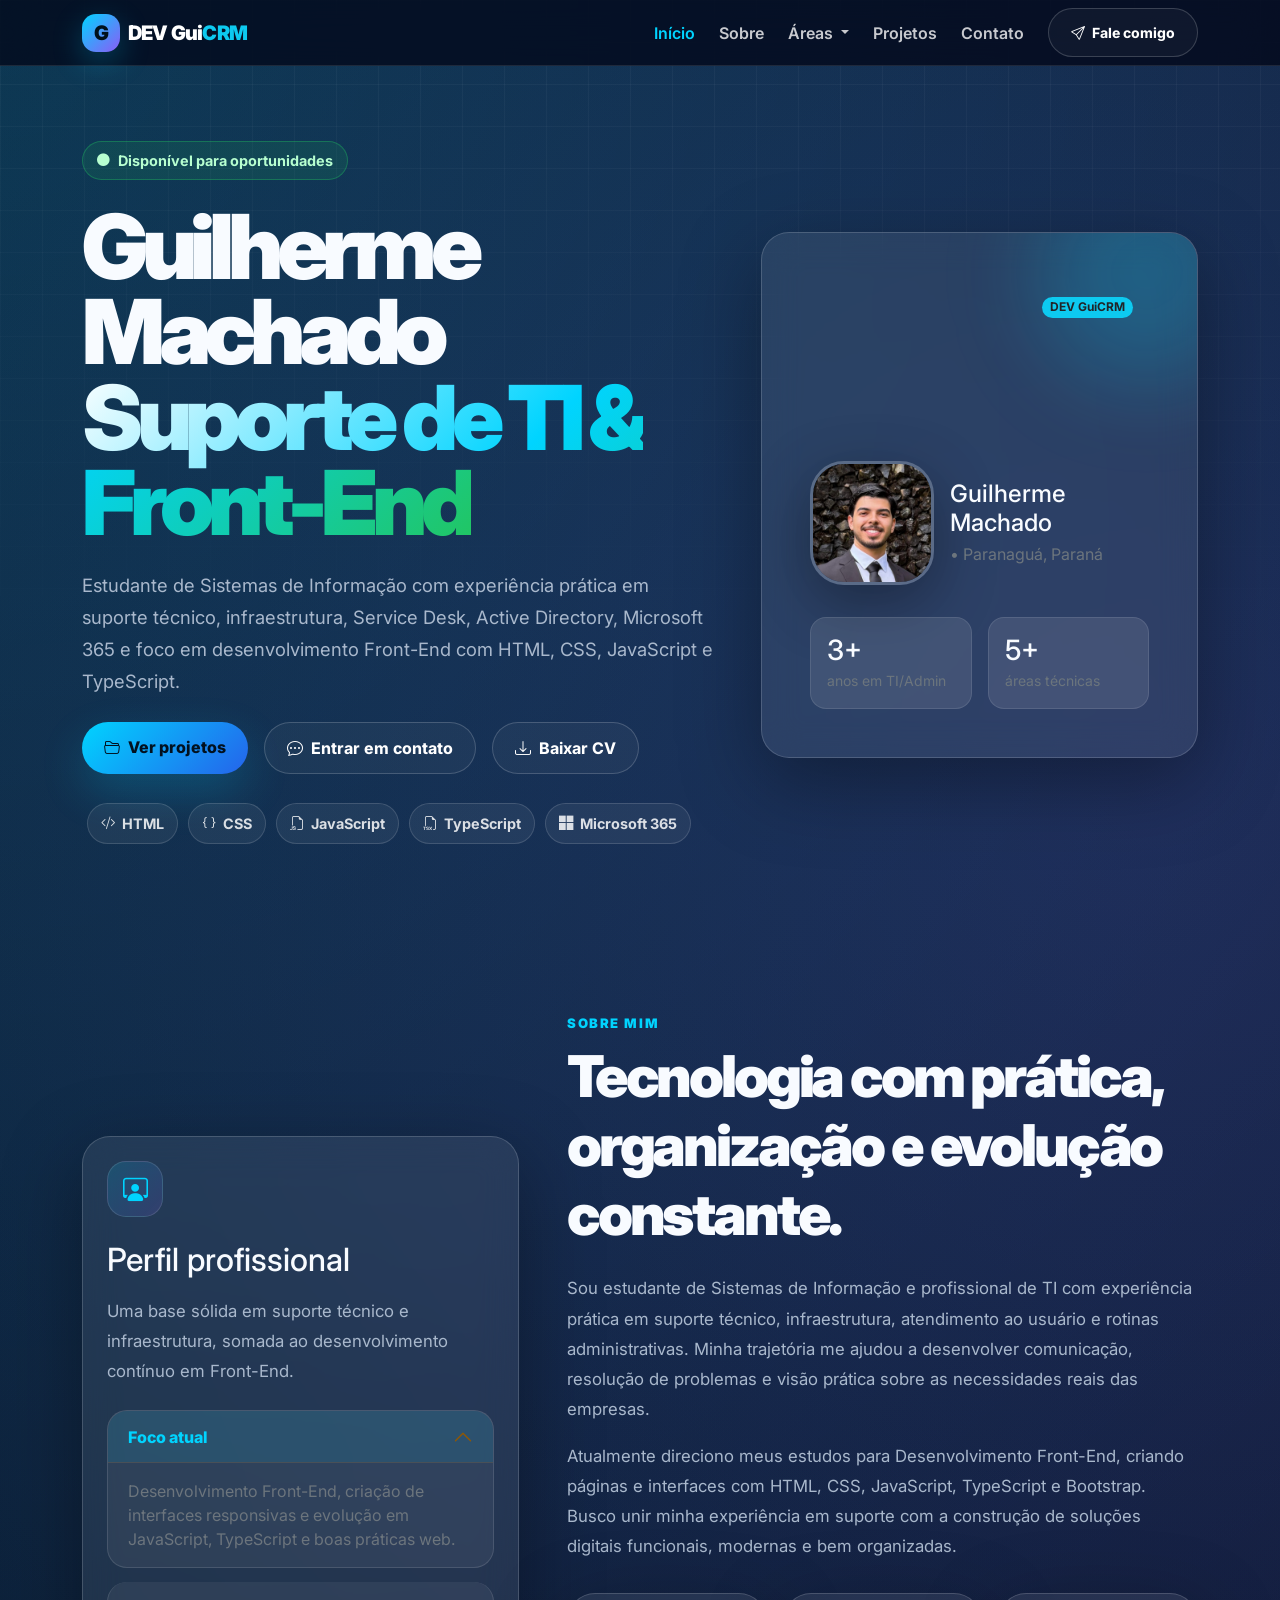
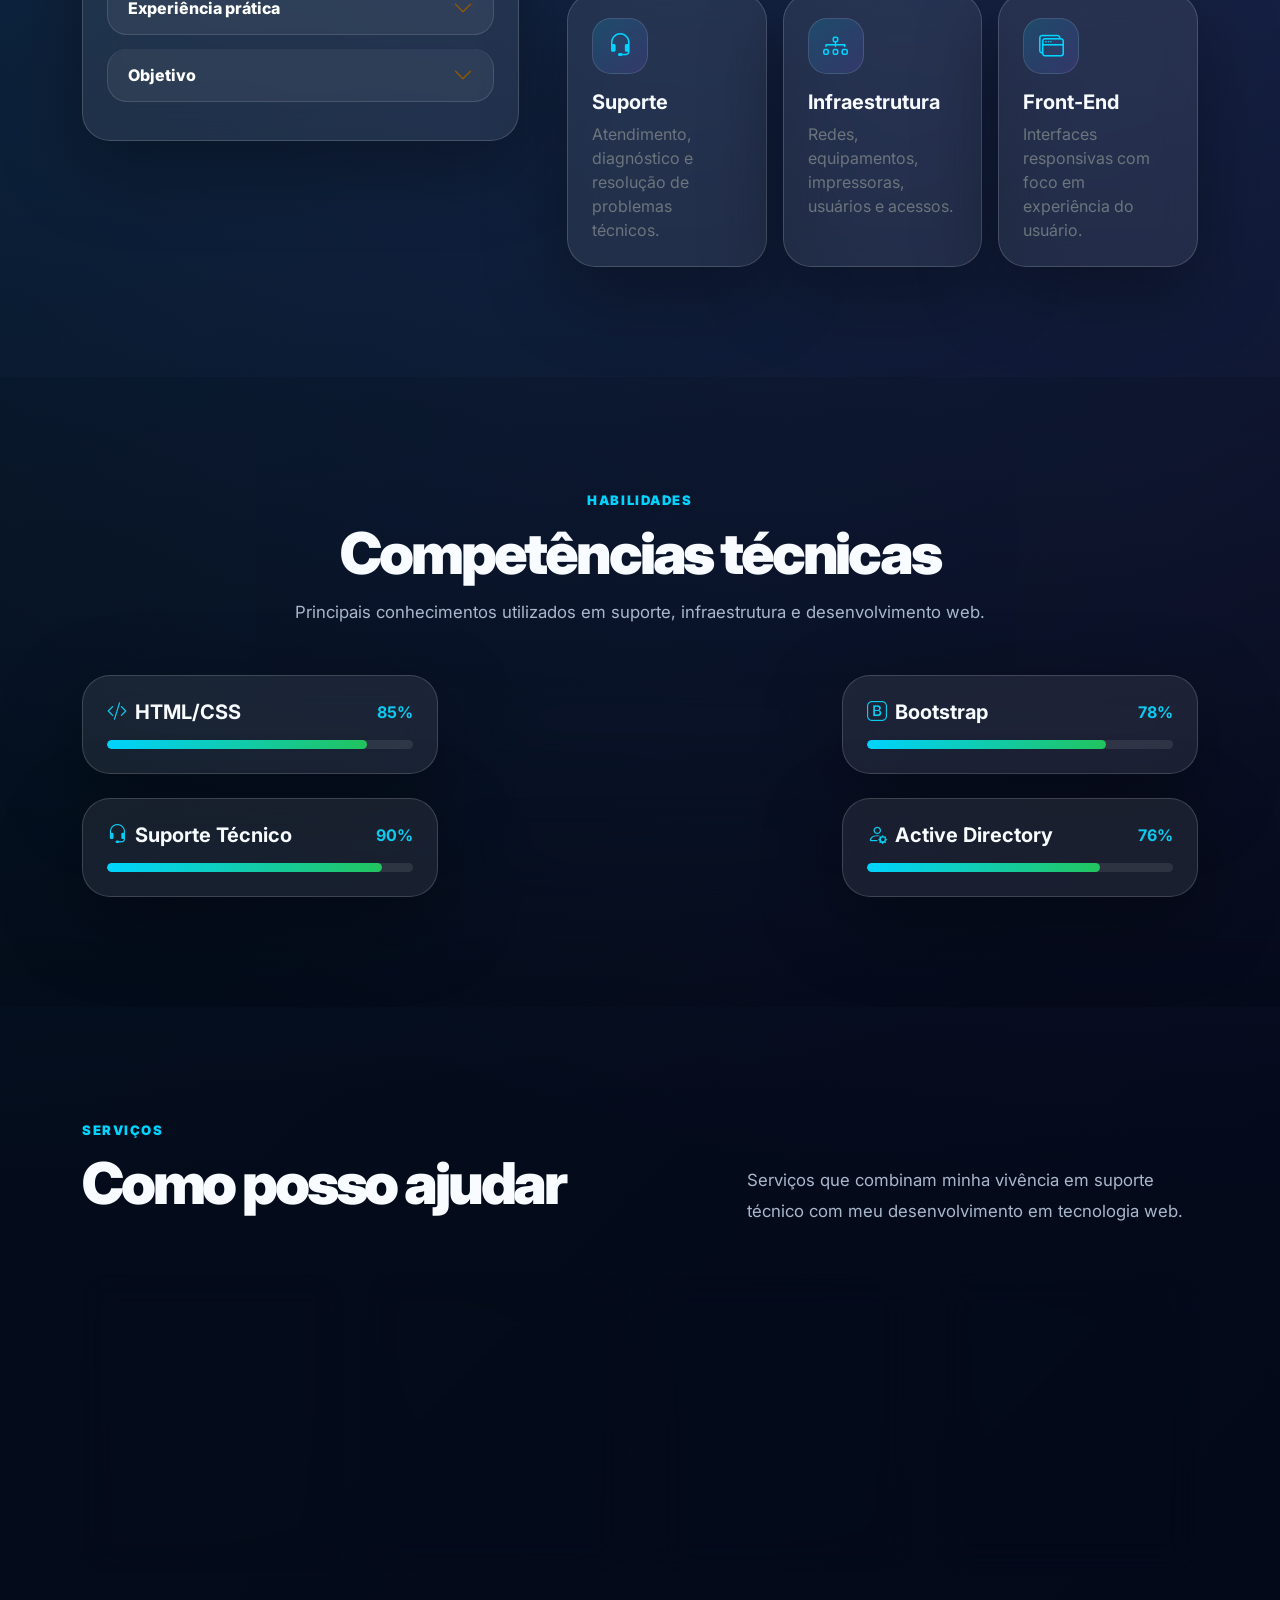
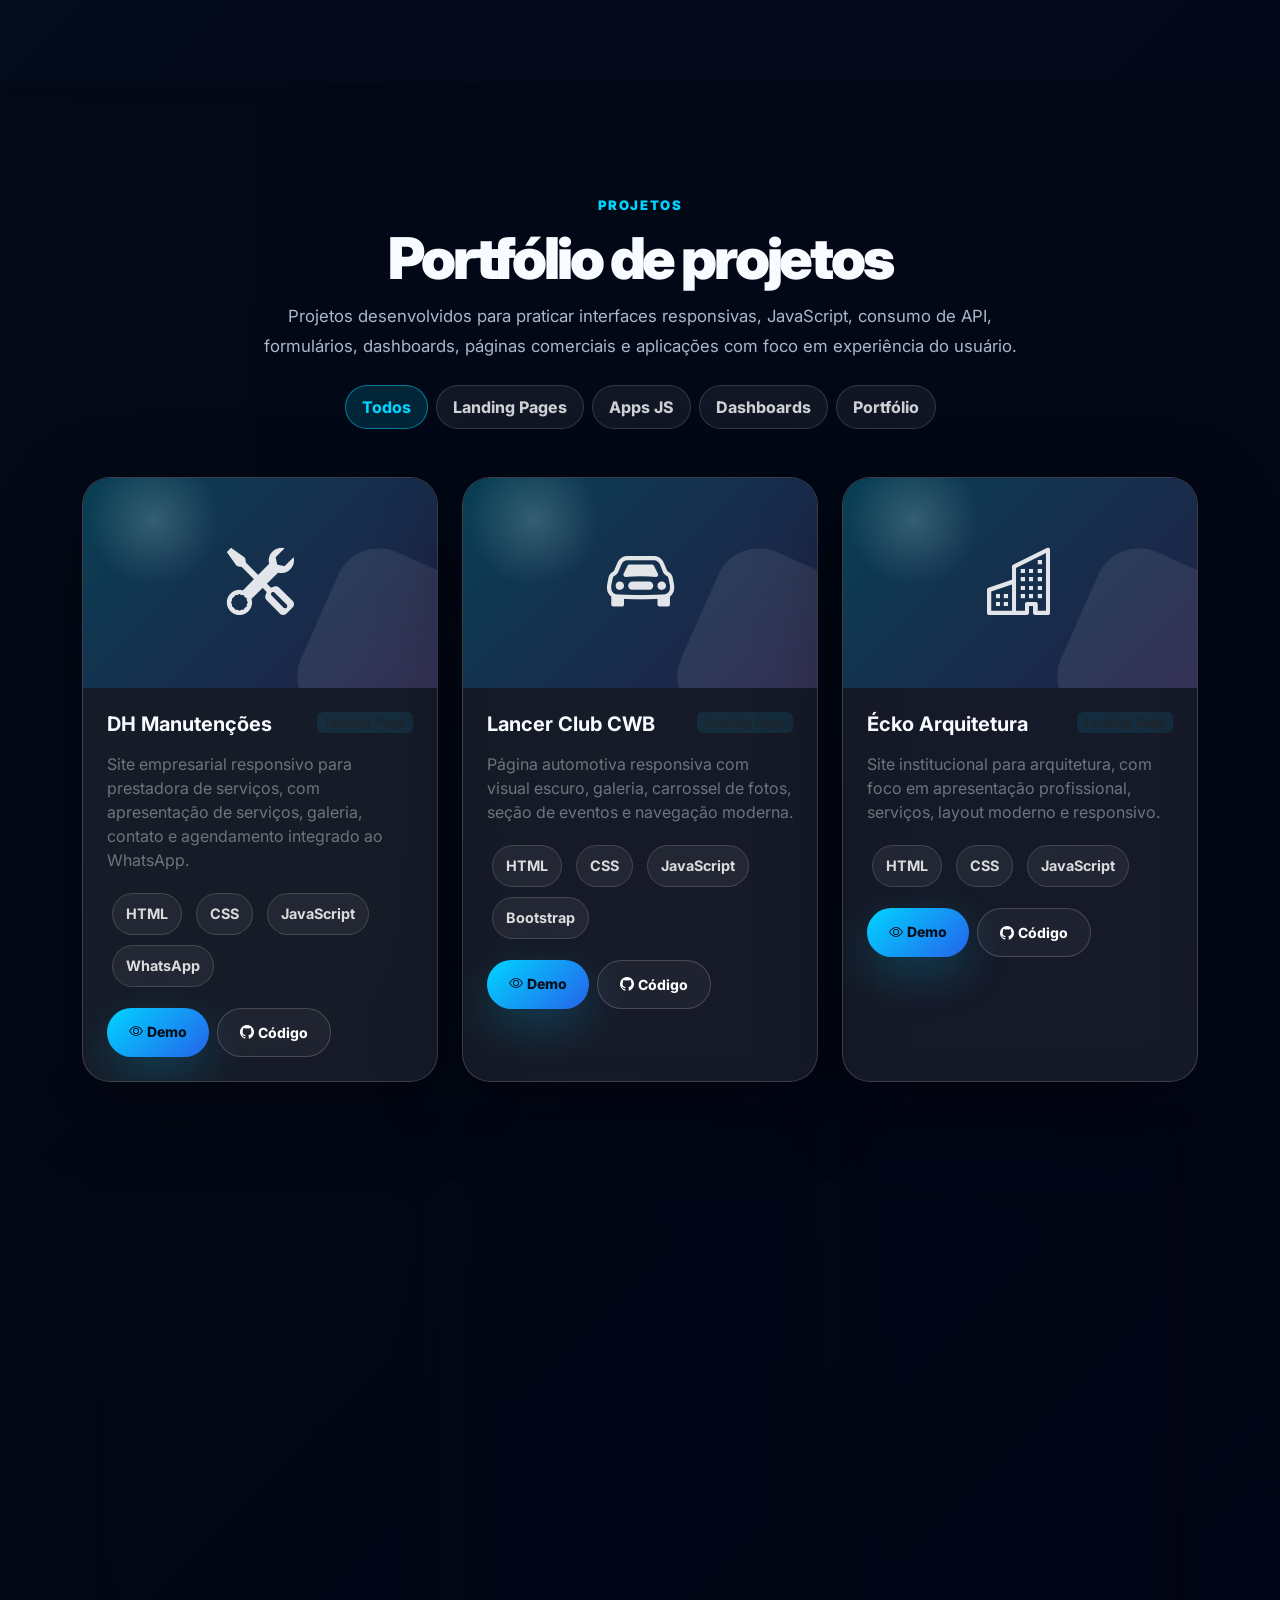
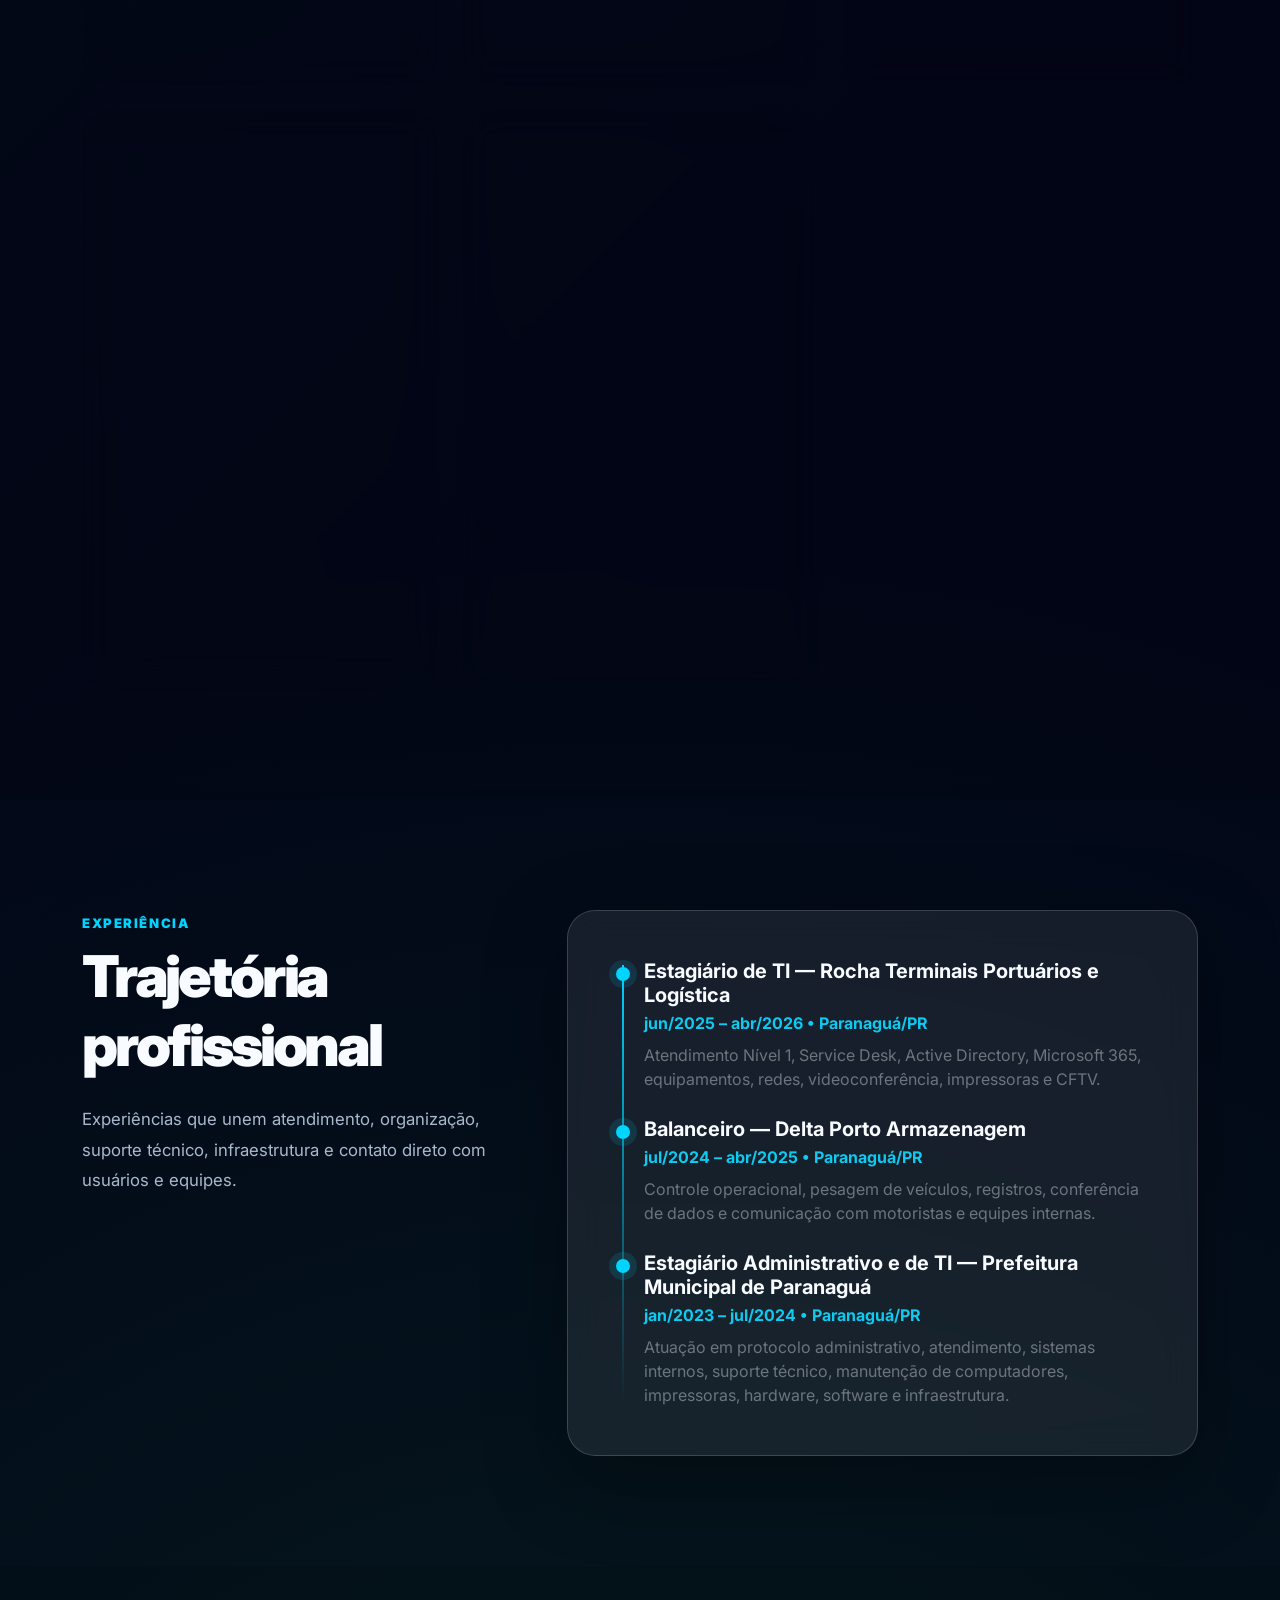
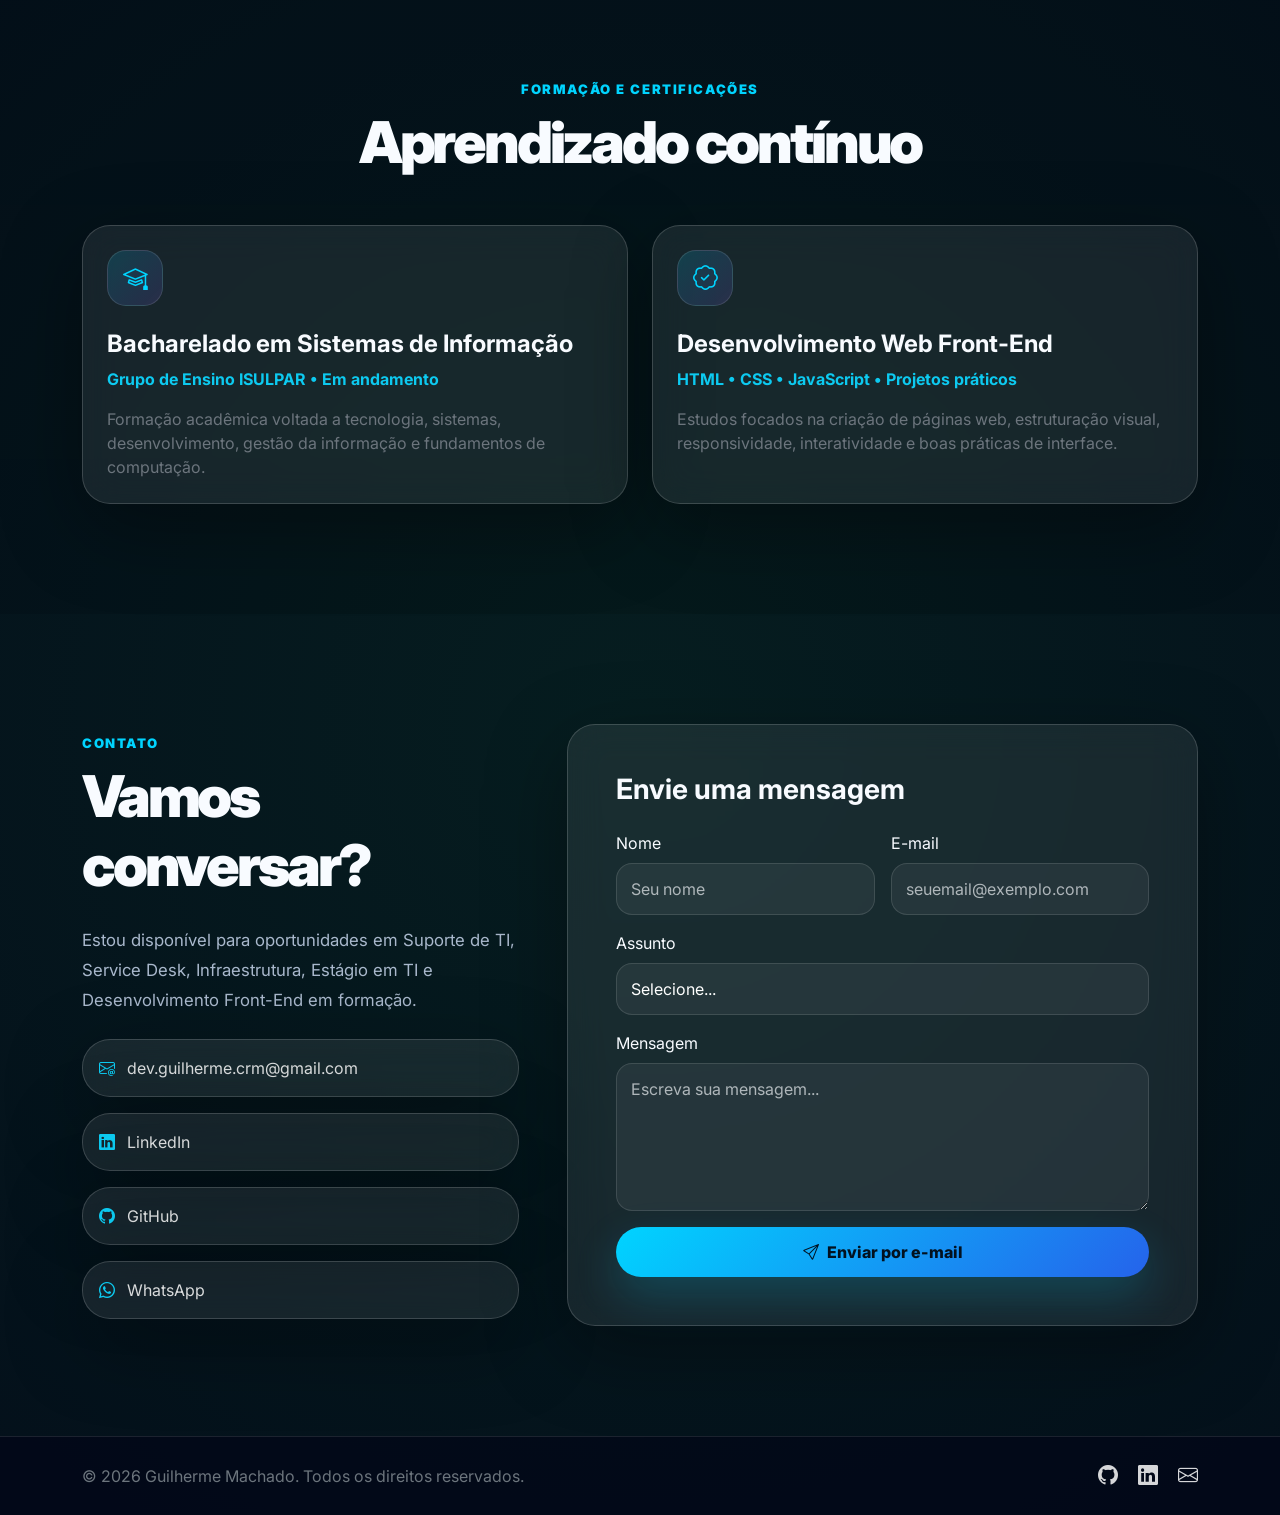
==== index.html @ 502cc95b "Add files via upload" ====
<!DOCTYPE html>
<html lang="pt-BR" data-bs-theme="dark">
<head>
  <meta charset="UTF-8" />
  <meta name="viewport" content="width=device-width, initial-scale=1.0" />
  <meta name="description" content="Portfólio profissional de Guilherme Machado — Suporte de TI, Service Desk e Desenvolvimento Front-End em formação." />
  <meta name="author" content="Guilherme Machado" />
  <title>Guilherme Machado | Suporte de TI & Front-End</title>

  <!-- Bootstrap -->
  <link href="https://cdn.jsdelivr.net/npm/bootstrap@5.3.3/dist/css/bootstrap.min.css" rel="stylesheet" />

  <!-- Bootstrap Icons -->
  <link href="https://cdn.jsdelivr.net/npm/bootstrap-icons@1.11.3/font/bootstrap-icons.css" rel="stylesheet" />

  <!-- Google Fonts -->
  <link rel="preconnect" href="https://fonts.googleapis.com" />
  <link rel="preconnect" href="https://fonts.gstatic.com" crossorigin />
  <link href="https://fonts.googleapis.com/css2?family=Inter:wght@300;400;500;600;700;800;900&display=swap" rel="stylesheet" />

  <!-- CSS principal -->
  <link rel="stylesheet" href="style.css" />
</head>

<body data-bs-spy="scroll" data-bs-target="#mainNavbar" data-bs-offset="90" tabindex="0">
  <!-- Navbar -->
  <nav id="mainNavbar" class="navbar navbar-expand-lg fixed-top navbar-dark">
    <div class="container">
      <a class="navbar-brand d-flex align-items-center gap-2" href="#inicio" aria-label="Início">
        <span class="brand-mark">G</span>
        <span>DEV Gui<span class="text-info">CRM</span></span>
      </a>

      <button class="navbar-toggler border-0" type="button" data-bs-toggle="offcanvas" data-bs-target="#mobileMenu" aria-controls="mobileMenu" aria-label="Abrir menu">
        <span class="navbar-toggler-icon"></span>
      </button>

      <div class="collapse navbar-collapse" id="navbarContent">
        <ul class="navbar-nav ms-auto align-items-lg-center gap-lg-2">
          <li class="nav-item"><a class="nav-link" href="#inicio">Início</a></li>
          <li class="nav-item"><a class="nav-link" href="#sobre">Sobre</a></li>

          <li class="nav-item dropdown">
            <a class="nav-link dropdown-toggle" href="#" role="button" data-bs-toggle="dropdown" aria-expanded="false">
              Áreas
            </a>
            <ul class="dropdown-menu dropdown-menu-end">
              <li><a class="dropdown-item" href="#habilidades"><i class="bi bi-code-slash me-2"></i>Habilidades</a></li>
              <li><a class="dropdown-item" href="#experiencia"><i class="bi bi-briefcase me-2"></i>Experiência</a></li>
              <li><a class="dropdown-item" href="#certificacoes"><i class="bi bi-patch-check me-2"></i>Certificações</a></li>
              <li><hr class="dropdown-divider" /></li>
              <li><a class="dropdown-item" href="#servicos"><i class="bi bi-tools me-2"></i>Serviços</a></li>
            </ul>
          </li>

          <li class="nav-item"><a class="nav-link" href="#projetos">Projetos</a></li>
          <li class="nav-item"><a class="nav-link" href="#contato">Contato</a></li>
        </ul>

        <div class="ms-lg-3 d-none d-lg-flex gap-2">
          <button class="btn btn-sm btn-custom-outline" data-bs-toggle="modal" data-bs-target="#quickContactModal">
            <i class="bi bi-send me-1"></i> Fale comigo
          </button>
        </div>
      </div>
    </div>
  </nav>

  <!-- Mobile Offcanvas -->
  <div class="offcanvas offcanvas-end text-bg-dark" tabindex="-1" id="mobileMenu" aria-labelledby="mobileMenuLabel">
    <div class="offcanvas-header">
      <h5 class="offcanvas-title fw-bold" id="mobileMenuLabel">DEV GuiCRM</h5>
      <button type="button" class="btn-close btn-close-white" data-bs-dismiss="offcanvas" aria-label="Fechar"></button>
    </div>
    <div class="offcanvas-body">
      <div class="d-grid gap-2">
        <a class="btn btn-custom-outline text-start" href="#inicio" data-bs-dismiss="offcanvas"><i class="bi bi-house me-2"></i>Início</a>
        <a class="btn btn-custom-outline text-start" href="#sobre" data-bs-dismiss="offcanvas"><i class="bi bi-person me-2"></i>Sobre</a>
        <a class="btn btn-custom-outline text-start" href="#habilidades" data-bs-dismiss="offcanvas"><i class="bi bi-stars me-2"></i>Habilidades</a>
        <a class="btn btn-custom-outline text-start" href="#projetos" data-bs-dismiss="offcanvas"><i class="bi bi-folder2-open me-2"></i>Projetos</a>
        <a class="btn btn-custom-outline text-start" href="#experiencia" data-bs-dismiss="offcanvas"><i class="bi bi-briefcase me-2"></i>Experiência</a>
        <a class="btn btn-custom-outline text-start" href="#contato" data-bs-dismiss="offcanvas"><i class="bi bi-envelope me-2"></i>Contato</a>
      </div>
    </div>
  </div>

  <!-- Hero -->
  <header id="inicio" class="hero">
    <div class="container">
      <div class="row align-items-center g-5">
        <div class="col-lg-7 reveal">
          <span class="status-pill mb-4"><i class="bi bi-circle-fill small"></i> Disponível para oportunidades</span>
          <h1 class="hero-title mb-4">
            Guilherme Machado<br />
            <span class="gradient-text">Suporte de TI & Front-End</span>
          </h1>
          <p class="hero-subtitle mb-4">
            Estudante de Sistemas de Informação com experiência prática em suporte técnico, infraestrutura, Service Desk, Active Directory, Microsoft 365 e foco em desenvolvimento Front-End com HTML, CSS, JavaScript e TypeScript.
          </p>

          <div class="d-flex flex-wrap gap-3 mb-4">
            <a href="#projetos" class="btn btn-custom-primary"><i class="bi bi-folder2-open me-2"></i>Ver projetos</a>
            <a href="#contato" class="btn btn-custom-outline"><i class="bi bi-chat-dots me-2"></i>Entrar em contato</a>
            <a href="Currículo_Guilherme.pdf" class="btn btn-custom-outline" download><i class="bi bi-download me-2"></i>Baixar CV</a>
          </div>

          <div class="d-flex flex-wrap align-items-center">
            <span class="tech-badge"><i class="bi bi-code-slash"></i> HTML</span>
            <span class="tech-badge"><i class="bi bi-braces"></i> CSS</span>
            <span class="tech-badge"><i class="bi bi-filetype-js"></i> JavaScript</span>
            <span class="tech-badge"><i class="bi bi-filetype-tsx"></i> TypeScript</span>
            <span class="tech-badge"><i class="bi bi-microsoft"></i> Microsoft 365</span>
          </div>
        </div>

        <div class="col-lg-5 reveal">
          <div class="glass-card hero-card p-4 p-md-5 floating-card">
            <div class="position-relative">
<video 
  class="img-fluid rounded-4 mb-4 hero-video"
  autoplay
  muted
  playsinline
  poster="Video Project 1.mp4"
>
  <source src="Video Project 1.mp4" type="video/mp4">
  Seu navegador não suporta vídeo.
</video>              <div class="position-absolute top-0 end-0 m-3 badge rounded-pill text-bg-info text-dark fw-bold">
                DEV GuiCRM
              </div>
            </div>

            <div class="d-flex align-items-center gap-3 mb-3">
              <img class="profile-avatar" src="Fot Perfil.jpeg" alt="Foto de perfil" onerror="this.src='https://images.unsplash.com/photo-1519085360753-af0119f7cbe7?q=80&w=400&auto=format&fit=crop'" />
              <div>
                <h2 class="h4 fw-black mb-1">Guilherme Machado</h2>
                <p class="text-secondary mb-0">• Paranaguá, Paraná</p>
              </div>
            </div>

            <div class="row g-3 mt-2">
              <div class="col-6">
                <div class="p-3 rounded-4 bg-white bg-opacity-10 border border-white border-opacity-10">
                  <div class="h3 fw-black mb-0">3+</div>
                  <small class="text-secondary">anos em TI/Admin</small>
                </div>
              </div>
              <div class="col-6">
                <div class="p-3 rounded-4 bg-white bg-opacity-10 border border-white border-opacity-10">
                  <div class="h3 fw-black mb-0">5+</div>
                  <small class="text-secondary">áreas técnicas</small>
                </div>
              </div>
            </div>
          </div>
        </div>
      </div>
    </div>
  </header>

  <!-- Sobre -->
  <section id="sobre" class="section-padding">
    <div class="container">
      <div class="row align-items-center g-5">
        <div class="col-lg-5 reveal">
          <div class="glass-card p-4">
            <div class="icon-box mb-4"><i class="bi bi-person-workspace"></i></div>
            <h2 class="fw-black mb-3">Perfil profissional</h2>
            <p class="section-description mb-4">
              Uma base sólida em suporte técnico e infraestrutura, somada ao desenvolvimento contínuo em Front-End.
            </p>

            <div class="accordion" id="aboutAccordion">
              <div class="accordion-item">
                <h3 class="accordion-header">
                  <button class="accordion-button" type="button" data-bs-toggle="collapse" data-bs-target="#aboutOne" aria-expanded="true" aria-controls="aboutOne">
                    Foco atual
                  </button>
                </h3>
                <div id="aboutOne" class="accordion-collapse collapse show" data-bs-parent="#aboutAccordion">
                  <div class="accordion-body text-secondary">
                    Desenvolvimento Front-End, criação de interfaces responsivas e evolução em JavaScript, TypeScript e boas práticas web.
                  </div>
                </div>
              </div>

              <div class="accordion-item">
                <h3 class="accordion-header">
                  <button class="accordion-button collapsed" type="button" data-bs-toggle="collapse" data-bs-target="#aboutTwo" aria-expanded="false" aria-controls="aboutTwo">
                    Experiência prática
                  </button>
                </h3>
                <div id="aboutTwo" class="accordion-collapse collapse" data-bs-parent="#aboutAccordion">
                  <div class="accordion-body text-secondary">
                    Suporte Nível 1, Service Desk, manutenção de computadores, redes, impressoras, Active Directory, Microsoft 365 e atendimento ao usuário.
                  </div>
                </div>
              </div>

              <div class="accordion-item">
                <h3 class="accordion-header">
                  <button class="accordion-button collapsed" type="button" data-bs-toggle="collapse" data-bs-target="#aboutThree" aria-expanded="false" aria-controls="aboutThree">
                    Objetivo
                  </button>
                </h3>
                <div id="aboutThree" class="accordion-collapse collapse" data-bs-parent="#aboutAccordion">
                  <div class="accordion-body text-secondary">
                    Atuar em oportunidades de Suporte de TI, Service Desk, Infraestrutura, Estágio em TI ou Desenvolvimento Front-End Júnior.
                  </div>
                </div>
              </div>
            </div>
          </div>
        </div>

        <div class="col-lg-7 reveal">
          <span class="section-label">Sobre mim</span>
          <h2 class="section-title mt-2 mb-4">Tecnologia com prática, organização e evolução constante.</h2>
          <p class="section-description">
            Sou estudante de Sistemas de Informação e profissional de TI com experiência prática em suporte técnico, infraestrutura, atendimento ao usuário e rotinas administrativas. Minha trajetória me ajudou a desenvolver comunicação, resolução de problemas e visão prática sobre as necessidades reais das empresas.
          </p>
          <p class="section-description">
            Atualmente direciono meus estudos para Desenvolvimento Front-End, criando páginas e interfaces com HTML, CSS, JavaScript, TypeScript e Bootstrap. Busco unir minha experiência em suporte com a construção de soluções digitais funcionais, modernas e bem organizadas.
          </p>

          <div class="row g-3 mt-3">
            <div class="col-md-4">
              <div class="glass-card p-4 h-100">
                <div class="icon-box mb-3"><i class="bi bi-headset"></i></div>
                <h3 class="h5 fw-bold">Suporte</h3>
                <p class="text-secondary mb-0">Atendimento, diagnóstico e resolução de problemas técnicos.</p>
              </div>
            </div>
            <div class="col-md-4">
              <div class="glass-card p-4 h-100">
                <div class="icon-box mb-3"><i class="bi bi-diagram-3"></i></div>
                <h3 class="h5 fw-bold">Infraestrutura</h3>
                <p class="text-secondary mb-0">Redes, equipamentos, impressoras, usuários e acessos.</p>
              </div>
            </div>
            <div class="col-md-4">
              <div class="glass-card p-4 h-100">
                <div class="icon-box mb-3"><i class="bi bi-window-stack"></i></div>
                <h3 class="h5 fw-bold">Front-End</h3>
                <p class="text-secondary mb-0">Interfaces responsivas com foco em experiência do usuário.</p>
              </div>
            </div>
          </div>
        </div>
      </div>
    </div>
  </section>

  <!-- Habilidades -->
  <section id="habilidades" class="section-padding bg-black bg-opacity-10">
    <div class="container">
      <div class="text-center mb-5 reveal">
        <span class="section-label">Habilidades</span>
        <h2 class="section-title mt-2">Competências técnicas</h2>
        <p class="section-description mx-auto" style="max-width: 720px;">
          Principais conhecimentos utilizados em suporte, infraestrutura e desenvolvimento web.
        </p>
      </div>

      <div class="row g-4">
        <div class="col-md-6 col-lg-4 reveal">
          <div class="glass-card skill-card p-4 h-100">
            <div class="d-flex justify-content-between align-items-center mb-3">
              <h3 class="h5 fw-bold mb-0"><i class="bi bi-code-slash text-info me-2"></i>HTML/CSS</h3>
              <span class="text-info fw-bold">85%</span>
            </div>
            <div class="progress"><div class="progress-bar" style="width: 85%"></div></div>
          </div>
        </div>

        <div class="col-md-6 col-lg-4 reveal">
          <div class="glass-card skill-card p-4 h-100">
            <div class="d-flex justify-content-between align-items-center mb-3">
              <h3 class="h5 fw-bold mb-0"><i class="bi bi-filetype-js text-info me-2"></i>JavaScript</h3>
              <span class="text-info fw-bold">70%</span>
            </div>
            <div class="progress"><div class="progress-bar" style="width: 70%"></div></div>
          </div>
        </div>

        <div class="col-md-6 col-lg-4 reveal">
          <div class="glass-card skill-card p-4 h-100">
            <div class="d-flex justify-content-between align-items-center mb-3">
              <h3 class="h5 fw-bold mb-0"><i class="bi bi-bootstrap text-info me-2"></i>Bootstrap</h3>
              <span class="text-info fw-bold">78%</span>
            </div>
            <div class="progress"><div class="progress-bar" style="width: 78%"></div></div>
          </div>
        </div>

        <div class="col-md-6 col-lg-4 reveal">
          <div class="glass-card skill-card p-4 h-100">
            <div class="d-flex justify-content-between align-items-center mb-3">
              <h3 class="h5 fw-bold mb-0"><i class="bi bi-headset text-info me-2"></i>Suporte Técnico</h3>
              <span class="text-info fw-bold">90%</span>
            </div>
            <div class="progress"><div class="progress-bar" style="width: 90%"></div></div>
          </div>
        </div>

        <div class="col-md-6 col-lg-4 reveal">
          <div class="glass-card skill-card p-4 h-100">
            <div class="d-flex justify-content-between align-items-center mb-3">
              <h3 class="h5 fw-bold mb-0"><i class="bi bi-microsoft text-info me-2"></i>Microsoft 365</h3>
              <span class="text-info fw-bold">82%</span>
            </div>
            <div class="progress"><div class="progress-bar" style="width: 82%"></div></div>
          </div>
        </div>

        <div class="col-md-6 col-lg-4 reveal">
          <div class="glass-card skill-card p-4 h-100">
            <div class="d-flex justify-content-between align-items-center mb-3">
              <h3 class="h5 fw-bold mb-0"><i class="bi bi-person-gear text-info me-2"></i>Active Directory</h3>
              <span class="text-info fw-bold">76%</span>
            </div>
            <div class="progress"><div class="progress-bar" style="width: 76%"></div></div>
          </div>
        </div>
      </div>
    </div>
  </section>

  <!-- Serviços -->
  <section id="servicos" class="section-padding">
    <div class="container">
      <div class="row align-items-end mb-5">
        <div class="col-lg-7 reveal">
          <span class="section-label">Serviços</span>
          <h2 class="section-title mt-2">Como posso ajudar</h2>
        </div>
        <div class="col-lg-5 reveal">
          <p class="section-description mb-0">Serviços que combinam minha vivência em suporte técnico com meu desenvolvimento em tecnologia web.</p>
        </div>
      </div>

      <div class="row g-4">
        <div class="col-md-6 col-lg-3 reveal">
          <div class="glass-card p-4 h-100">
            <div class="icon-box mb-4"><i class="bi bi-tools"></i></div>
            <h3 class="h5 fw-bold">Suporte Técnico</h3>
            <p class="text-secondary">Atendimento, diagnóstico e solução de problemas em computadores, sistemas e periféricos.</p>
          </div>
        </div>
        <div class="col-md-6 col-lg-3 reveal">
          <div class="glass-card p-4 h-100">
            <div class="icon-box mb-4"><i class="bi bi-pc-display-horizontal"></i></div>
            <h3 class="h5 fw-bold">Manutenção</h3>
            <p class="text-secondary">Configuração, instalação de softwares, organização e apoio em equipamentos de informática.</p>
          </div>
        </div>
        <div class="col-md-6 col-lg-3 reveal">
          <div class="glass-card p-4 h-100">
            <div class="icon-box mb-4"><i class="bi bi-router"></i></div>
            <h3 class="h5 fw-bold">Redes</h3>
            <p class="text-secondary">Suporte básico a redes físicas e lógicas, conectividade e equipamentos corporativos.</p>
          </div>
        </div>
        <div class="col-md-6 col-lg-3 reveal">
          <div class="glass-card p-4 h-100">
            <div class="icon-box mb-4"><i class="bi bi-window-fullscreen"></i></div>
            <h3 class="h5 fw-bold">Desenvolvimento Web</h3>
            <p class="text-secondary">Criação de páginas simples, responsivas, modernas e adaptadas para apresentação profissional.</p>
          </div>
        </div>
      </div>
    </div>
  </section>

  <!-- Projetos -->
   <section id="projetos" class="section-padding bg-black bg-opacity-10">
    <div class="container">
      <div class="text-center mb-4 reveal">
        <span class="section-label">Projetos</span>
        <h2 class="section-title mt-2">Portfólio de projetos</h2>
        <p class="section-description mx-auto" style="max-width: 760px;">
          Projetos desenvolvidos para praticar interfaces responsivas, JavaScript, consumo de API, formulários, dashboards, páginas comerciais e aplicações com foco em experiência do usuário.
        </p>
      </div>

      <div class="d-flex flex-wrap justify-content-center gap-2 mb-5 reveal" role="group" aria-label="Filtros de projeto">
        <button class="filter-btn active" data-filter="all">Todos</button>
        <button class="filter-btn" data-filter="landing">Landing Pages</button>
        <button class="filter-btn" data-filter="app">Apps JS</button>
        <button class="filter-btn" data-filter="dashboard">Dashboards</button>
        <button class="filter-btn" data-filter="portfolio">Portfólio</button>
      </div>

      <div class="row g-4" id="projectsGrid">
        <div class="col-md-6 col-lg-4 project-item reveal" data-category="landing">
          <div class="glass-card project-card">
            <div class="project-thumb"><i class="bi bi-tools"></i></div>
            <div class="p-4">
              <div class="d-flex justify-content-between align-items-start gap-2 mb-3">
                <h3 class="h5 fw-bold mb-0">DH Manutenções</h3>
                <span class="badge text-bg-info text-dark">Landing Page</span>
              </div>
              <p class="text-secondary">Site empresarial responsivo para prestadora de serviços, com apresentação de serviços, galeria, contato e agendamento integrado ao WhatsApp.</p>
              <div class="mb-3">
                <span class="tech-badge">HTML</span>
                <span class="tech-badge">CSS</span>
                <span class="tech-badge">JavaScript</span>
                <span class="tech-badge">WhatsApp</span>
              </div>
              <div class="d-flex gap-2 flex-wrap">
                <a class="btn btn-sm btn-custom-primary" href="https://devguicrm.github.io/dhmanutencoes/" target="_blank" rel="noopener"><i class="bi bi-eye me-1"></i>Demo</a>
                <a class="btn btn-sm btn-custom-outline" href="https://github.com/devguicrm/dhmanutencoes" target="_blank" rel="noopener"><i class="bi bi-github me-1"></i>Código</a>
              </div>
            </div>
          </div>
        </div>

        <div class="col-md-6 col-lg-4 project-item reveal" data-category="landing">
          <div class="glass-card project-card">
            <div class="project-thumb"><i class="bi bi-car-front"></i></div>
            <div class="p-4">
              <div class="d-flex justify-content-between align-items-start gap-2 mb-3">
                <h3 class="h5 fw-bold mb-0">Lancer Club CWB</h3>
                <span class="badge text-bg-info text-dark">Landing Page</span>
              </div>
              <p class="text-secondary">Página automotiva responsiva com visual escuro, galeria, carrossel de fotos, seção de eventos e navegação moderna.</p>
              <div class="mb-3">
                <span class="tech-badge">HTML</span>
                <span class="tech-badge">CSS</span>
                <span class="tech-badge">JavaScript</span>
                <span class="tech-badge">Bootstrap</span>
              </div>
              <div class="d-flex gap-2 flex-wrap">
                <a class="btn btn-sm btn-custom-primary" href="https://devguicrm.github.io/PaginaLancer/" target="_blank" rel="noopener"><i class="bi bi-eye me-1"></i>Demo</a>
                <a class="btn btn-sm btn-custom-outline" href="https://github.com/devguicrm/PaginaLancer" target="_blank" rel="noopener"><i class="bi bi-github me-1"></i>Código</a>
              </div>
            </div>
          </div>
        </div>

        <div class="col-md-6 col-lg-4 project-item reveal" data-category="landing">
          <div class="glass-card project-card">
            <div class="project-thumb"><i class="bi bi-buildings"></i></div>
            <div class="p-4">
              <div class="d-flex justify-content-between align-items-start gap-2 mb-3">
                <h3 class="h5 fw-bold mb-0">Écko Arquitetura</h3>
                <span class="badge text-bg-info text-dark">Landing Page</span>
              </div>
              <p class="text-secondary">Site institucional para arquitetura, com foco em apresentação profissional, serviços, layout moderno e responsivo.</p>
              <div class="mb-3">
                <span class="tech-badge">HTML</span>
                <span class="tech-badge">CSS</span>
                <span class="tech-badge">JavaScript</span>
              </div>
              <div class="d-flex gap-2 flex-wrap">
                <a class="btn btn-sm btn-custom-primary" href="https://devguicrm.github.io/Ecko-Arquitetura/" target="_blank" rel="noopener"><i class="bi bi-eye me-1"></i>Demo</a>
                <a class="btn btn-sm btn-custom-outline" href="https://github.com/devguicrm/Ecko-Arquitetura" target="_blank" rel="noopener"><i class="bi bi-github me-1"></i>Código</a>
              </div>
            </div>
          </div>
        </div>

        <div class="col-md-6 col-lg-4 project-item reveal" data-category="dashboard">
          <div class="glass-card project-card">
            <div class="project-thumb"><i class="bi bi-kanban"></i></div>
            <div class="p-4">
              <div class="d-flex justify-content-between align-items-start gap-2 mb-3">
                <h3 class="h5 fw-bold mb-0">ServiceControl</h3>
                <span class="badge text-bg-success">Dashboard</span>
              </div>
              <p class="text-secondary">Dashboard de ordens de serviço com cadastro, edição, exclusão, filtros, indicadores e persistência de dados no navegador.</p>
              <div class="mb-3">
                <span class="tech-badge">HTML</span>
                <span class="tech-badge">CSS</span>
                <span class="tech-badge">JavaScript</span>
                <span class="tech-badge">LocalStorage</span>
              </div>
              <div class="d-flex gap-2 flex-wrap">
                <a class="btn btn-sm btn-custom-primary" href="https://devguicrm.github.io/servicecontrol-dashboard/" target="_blank" rel="noopener"><i class="bi bi-eye me-1"></i>Demo</a>
                <a class="btn btn-sm btn-custom-outline" href="https://github.com/devguicrm/servicecontrol-dashboard" target="_blank" rel="noopener"><i class="bi bi-github me-1"></i>Código</a>
              </div>
            </div>
          </div>
        </div>

        <div class="col-md-6 col-lg-4 project-item reveal" data-category="app">
          <div class="glass-card project-card">
            <div class="project-thumb"><i class="bi bi-basket"></i></div>
            <div class="p-4">
              <div class="d-flex justify-content-between align-items-start gap-2 mb-3">
                <h3 class="h5 fw-bold mb-0">Menu Digital Delivery</h3>
                <span class="badge text-bg-warning text-dark">App JS</span>
              </div>
              <p class="text-secondary">Cardápio digital com produtos dinâmicos, filtros, busca, carrinho, cálculo de total e envio do pedido pelo WhatsApp.</p>
              <div class="mb-3">
                <span class="tech-badge">HTML</span>
                <span class="tech-badge">CSS</span>
                <span class="tech-badge">JavaScript</span>
                <span class="tech-badge">LocalStorage</span>
              </div>
              <div class="d-flex gap-2 flex-wrap">
                <a class="btn btn-sm btn-custom-primary" href="https://devguicrm.github.io/menu-digital-delivery/" target="_blank" rel="noopener"><i class="bi bi-eye me-1"></i>Demo</a>
                <a class="btn btn-sm btn-custom-outline" href="https://github.com/devguicrm/menu-digital-delivery" target="_blank" rel="noopener"><i class="bi bi-github me-1"></i>Código</a>
              </div>
            </div>
          </div>
        </div>

        <div class="col-md-6 col-lg-4 project-item reveal" data-category="app">
          <div class="glass-card project-card">
            <div class="project-thumb"><i class="bi bi-shield-lock"></i></div>
            <div class="p-4">
              <div class="d-flex justify-content-between align-items-start gap-2 mb-3">
                <h3 class="h5 fw-bold mb-0">AuthFlow</h3>
                <span class="badge text-bg-warning text-dark">App JS</span>
              </div>
              <p class="text-secondary">Interface moderna de login e cadastro com validação de formulário, mostrar senha, força da senha e tema claro/escuro.</p>
              <div class="mb-3">
                <span class="tech-badge">HTML</span>
                <span class="tech-badge">CSS</span>
                <span class="tech-badge">JavaScript</span>
                <span class="tech-badge">UI</span>
              </div>
              <div class="d-flex gap-2 flex-wrap">
                <a class="btn btn-sm btn-custom-primary" href="https://devguicrm.github.io/authflow-login-cadastro/" target="_blank" rel="noopener"><i class="bi bi-eye me-1"></i>Demo</a>
                <a class="btn btn-sm btn-custom-outline" href="https://github.com/devguicrm/authflow-login-cadastro" target="_blank" rel="noopener"><i class="bi bi-github me-1"></i>Código</a>
              </div>
            </div>
          </div>
        </div>

        <div class="col-md-6 col-lg-4 project-item reveal" data-category="app">
          <div class="glass-card project-card">
            <div class="project-thumb"><i class="bi bi-cloud-sun"></i></div>
            <div class="p-4">
              <div class="d-flex justify-content-between align-items-start gap-2 mb-3">
                <h3 class="h5 fw-bold mb-0">ClimaNow</h3>
                <span class="badge text-bg-warning text-dark">API</span>
              </div>
              <p class="text-secondary">Aplicação de clima com busca por cidade, geolocalização, previsão semanal, dados por horário e consumo de API pública.</p>
              <div class="mb-3">
                <span class="tech-badge">HTML</span>
                <span class="tech-badge">CSS</span>
                <span class="tech-badge">JavaScript</span>
                <span class="tech-badge">API</span>
              </div>
              <div class="d-flex gap-2 flex-wrap">
                <a class="btn btn-sm btn-custom-primary" href="https://devguicrm.github.io/clima-now-weather-app/" target="_blank" rel="noopener"><i class="bi bi-eye me-1"></i>Demo</a>
                <a class="btn btn-sm btn-custom-outline" href="https://github.com/devguicrm/clima-now-weather-app" target="_blank" rel="noopener"><i class="bi bi-github me-1"></i>Código</a>
              </div>
            </div>
          </div>
        </div>

        <div class="col-md-6 col-lg-4 project-item reveal" data-category="app">
          <div class="glass-card project-card">
            <div class="project-thumb"><i class="bi bi-list-check"></i></div>
            <div class="p-4">
              <div class="d-flex justify-content-between align-items-start gap-2 mb-3">
                <h3 class="h5 fw-bold mb-0">TaskFlow</h3>
                <span class="badge text-bg-warning text-dark">App JS</span>
              </div>
              <p class="text-secondary">Lista de tarefas avançada com edição, exclusão, filtros por status, prioridade, categoria, busca e estatísticas.</p>
              <div class="mb-3">
                <span class="tech-badge">HTML</span>
                <span class="tech-badge">CSS</span>
                <span class="tech-badge">JavaScript</span>
                <span class="tech-badge">LocalStorage</span>
              </div>
              <div class="d-flex gap-2 flex-wrap">
                <a class="btn btn-sm btn-custom-primary" href="https://devguicrm.github.io/taskflow-todo-avancado/" target="_blank" rel="noopener"><i class="bi bi-eye me-1"></i>Demo</a>
                <a class="btn btn-sm btn-custom-outline" href="https://github.com/devguicrm/taskflow-todo-avancado" target="_blank" rel="noopener"><i class="bi bi-github me-1"></i>Código</a>
              </div>
            </div>
          </div>
        </div>

        
      </div>
    </div>
  </section>

  <!-- Experiência -->
  <section id="experiencia" class="section-padding">
    <div class="container">
      <div class="row g-5">
        <div class="col-lg-5 reveal">
          <span class="section-label">Experiência</span>
          <h2 class="section-title mt-2 mb-4">Trajetória profissional</h2>
          <p class="section-description">
            Experiências que unem atendimento, organização, suporte técnico, infraestrutura e contato direto com usuários e equipes.
          </p>
        </div>

        <div class="col-lg-7 reveal">
          <div class="glass-card p-4 p-md-5">
            <div class="timeline">
              <div class="timeline-item">
                <h3 class="h5 fw-bold mb-1">Estagiário de TI — Rocha Terminais Portuários e Logística</h3>
                <p class="text-info fw-bold mb-2">jun/2025 – abr/2026 • Paranaguá/PR</p>
                <p class="text-secondary mb-0">Atendimento Nível 1, Service Desk, Active Directory, Microsoft 365, equipamentos, redes, videoconferência, impressoras e CFTV.</p>
              </div>

              <div class="timeline-item">
                <h3 class="h5 fw-bold mb-1">Balanceiro — Delta Porto Armazenagem</h3>
                <p class="text-info fw-bold mb-2">jul/2024 – abr/2025 • Paranaguá/PR</p>
                <p class="text-secondary mb-0">Controle operacional, pesagem de veículos, registros, conferência de dados e comunicação com motoristas e equipes internas.</p>
              </div>

              <div class="timeline-item mb-0">
                <h3 class="h5 fw-bold mb-1">Estagiário Administrativo e de TI — Prefeitura Municipal de Paranaguá</h3>
                <p class="text-info fw-bold mb-2">jan/2023 – jul/2024 • Paranaguá/PR</p>
                <p class="text-secondary mb-0">Atuação em protocolo administrativo, atendimento, sistemas internos, suporte técnico, manutenção de computadores, impressoras, hardware, software e infraestrutura.</p>
              </div>
            </div>
          </div>
        </div>
      </div>
    </div>
  </section>

  <!-- Certificações -->
  <section id="certificacoes" class="section-padding bg-black bg-opacity-10">
    <div class="container">
      <div class="text-center mb-5 reveal">
        <span class="section-label">Formação e Certificações</span>
        <h2 class="section-title mt-2">Aprendizado contínuo</h2>
      </div>

      <div class="row g-4">
        <div class="col-md-6 reveal">
          <div class="glass-card p-4 h-100">
            <div class="icon-box mb-4"><i class="bi bi-mortarboard"></i></div>
            <h3 class="h4 fw-bold">Bacharelado em Sistemas de Informação</h3>
            <p class="text-info fw-bold">Grupo de Ensino ISULPAR • Em andamento</p>
            <p class="text-secondary mb-0">Formação acadêmica voltada a tecnologia, sistemas, desenvolvimento, gestão da informação e fundamentos de computação.</p>
          </div>
        </div>

        <div class="col-md-6 reveal">
          <div class="glass-card p-4 h-100">
            <div class="icon-box mb-4"><i class="bi bi-patch-check"></i></div>
            <h3 class="h4 fw-bold">Desenvolvimento Web Front-End</h3>
            <p class="text-info fw-bold">HTML • CSS • JavaScript • Projetos práticos</p>
            <p class="text-secondary mb-0">Estudos focados na criação de páginas web, estruturação visual, responsividade, interatividade e boas práticas de interface.</p>
          </div>
        </div>
      </div>
    </div>
  </section>

  <!-- Contato -->
  <section id="contato" class="section-padding">
    <div class="container">
      <div class="row g-5 align-items-center">
        <div class="col-lg-5 reveal">
          <span class="section-label">Contato</span>
          <h2 class="section-title mt-2 mb-4">Vamos conversar?</h2>
          <p class="section-description">
            Estou disponível para oportunidades em Suporte de TI, Service Desk, Infraestrutura, Estágio em TI e Desenvolvimento Front-End em formação.
          </p>

          <div class="d-grid gap-3 mt-4">
            <a class="contact-link glass-card p-3" href="mailto:dev.guilherme.crm@gmail.com">
              <i class="bi bi-envelope-at me-2 text-info"></i> dev.guilherme.crm@gmail.com
            </a>
            <a class="contact-link glass-card p-3" href="https://www.linkedin.com/in/guilherme-machado-990a64284" target="_blank" rel="noopener">
              <i class="bi bi-linkedin me-2 text-info"></i> LinkedIn
            </a>
            <a class="contact-link glass-card p-3" href="https://github.com/devguicrm" target="_blank" rel="noopener">
              <i class="bi bi-github me-2 text-info"></i> GitHub
            </a>
            <a class="contact-link glass-card p-3" href="https://wa.me/5541996453142" target="_blank" rel="noopener">
              <i class="bi bi-whatsapp me-2 text-info"></i> WhatsApp
            </a>
          </div>
        </div>

        <div class="col-lg-7 reveal">
          <div class="glass-card p-4 p-md-5">
            <h3 class="fw-bold mb-4">Envie uma mensagem</h3>
            <form id="contactForm">
              <div class="row g-3">
                <div class="col-md-6">
                  <label for="name" class="form-label">Nome</label>
                  <input type="text" class="form-control" id="name" placeholder="Seu nome" required />
                </div>
                <div class="col-md-6">
                  <label for="email" class="form-label">E-mail</label>
                  <input type="email" class="form-control" id="email" placeholder="seuemail@exemplo.com" required />
                </div>
                <div class="col-12">
                  <label for="subject" class="form-label">Assunto</label>
                  <select class="form-select" id="subject" required>
                    <option value="">Selecione...</option>
                    <option value="Oportunidade de emprego">Oportunidade de emprego</option>
                    <option value="Suporte técnico">Suporte técnico</option>
                    <option value="Desenvolvimento web">Desenvolvimento web</option>
                    <option value="Networking">Networking</option>
                  </select>
                </div>
                <div class="col-12">
                  <label for="message" class="form-label">Mensagem</label>
                  <textarea class="form-control" id="message" rows="5" placeholder="Escreva sua mensagem..." required></textarea>
                </div>
                <div class="col-12">
                  <button type="submit" class="btn btn-custom-primary w-100">
                    <i class="bi bi-send me-2"></i>Enviar por e-mail
                  </button>
                </div>
              </div>
            </form>
          </div>
        </div>
      </div>
    </div>
  </section>

  <!-- Footer -->
  <footer class="py-4">
    <div class="container">
      <div class="row align-items-center g-3">
        <div class="col-md-6 text-center text-md-start">
          <p class="mb-0 text-secondary">© <span id="currentYear"></span> Guilherme Machado. Todos os direitos reservados.</p>
        </div>
        <div class="col-md-6 text-center text-md-end">
          <a class="contact-link me-3" href="https://github.com/devguicrm" target="_blank" rel="noopener"><i class="bi bi-github fs-5"></i></a>
          <a class="contact-link me-3" href="https://www.linkedin.com/in/guilherme-machado-990a64284" target="_blank" rel="noopener"><i class="bi bi-linkedin fs-5"></i></a>
          <a class="contact-link" href="mailto:dev.guilherme.crm@gmail.com"><i class="bi bi-envelope fs-5"></i></a>
        </div>
      </div>
    </div>
  </footer>

  <!-- Modal Contato Rápido -->
  <div class="modal fade" id="quickContactModal" tabindex="-1" aria-labelledby="quickContactModalLabel" aria-hidden="true">
    <div class="modal-dialog modal-dialog-centered">
      <div class="modal-content rounded-5">
        <div class="modal-header border-white border-opacity-10">
          <h2 class="modal-title h5 fw-bold" id="quickContactModalLabel">Contato rápido</h2>
          <button type="button" class="btn-close btn-close-white" data-bs-dismiss="modal" aria-label="Fechar"></button>
        </div>
        <div class="modal-body p-4">
          <p class="text-secondary">Escolha uma forma de contato:</p>
          <div class="d-grid gap-3">
            <a class="btn btn-custom-primary" href="mailto:dev.guilherme.crm@gmail.com"><i class="bi bi-envelope-at me-2"></i>E-mail</a>
            <a class="btn btn-custom-outline" href="https://wa.me/5541996453142" target="_blank" rel="noopener"><i class="bi bi-whatsapp me-2"></i>WhatsApp</a>
            <a class="btn btn-custom-outline" href="https://www.linkedin.com/in/guilherme-machado-990a64284" target="_blank" rel="noopener"><i class="bi bi-linkedin me-2"></i>LinkedIn</a>
          </div>
        </div>
      </div>
    </div>
  </div>

  <button class="back-to-top" id="backToTop" aria-label="Voltar ao topo">
    <i class="bi bi-arrow-up-short fs-2"></i>
  </button>

  <!-- Bootstrap JS -->
  <script src="https://cdn.jsdelivr.net/npm/bootstrap@5.3.3/dist/js/bootstrap.bundle.min.js"></script>

  <!-- JS principal -->
  <script src="script.js"></script>
</body>
</html>
---- style.css ----
:root {
  --bg-primary: #06111f;
  --bg-secondary: #0a1c31;
  --card-bg: rgba(255, 255, 255, 0.08);
  --card-border: rgba(255, 255, 255, 0.16);
  --text-primary: #f8fbff;
  --text-secondary: #a9b8cc;
  --accent: #00d4ff;
  --accent-2: #22c55e;
  --accent-3: #8b5cf6;
  --shadow: 0 24px 80px rgba(0, 0, 0, 0.35);
}

* {
  scroll-behavior: smooth;
}

body {
  font-family: "Inter", sans-serif;
  background:
    radial-gradient(circle at top left, rgba(0, 212, 255, 0.18), transparent 35%),
    radial-gradient(circle at 90% 10%, rgba(139, 92, 246, 0.22), transparent 28%),
    radial-gradient(circle at 50% 90%, rgba(34, 197, 94, 0.12), transparent 25%),
    linear-gradient(135deg, var(--bg-primary), #020617 65%);
  color: var(--text-primary);
  overflow-x: hidden;
}

body::before {
  content: "";
  position: fixed;
  inset: 0;
  pointer-events: none;
  background-image:
    linear-gradient(rgba(255, 255, 255, 0.04) 1px, transparent 1px),
    linear-gradient(90deg, rgba(255, 255, 255, 0.04) 1px, transparent 1px);
  background-size: 42px 42px;
  mask-image: linear-gradient(to bottom, black, transparent 78%);
  z-index: -2;
}

.navbar {
  backdrop-filter: blur(20px);
  background: rgba(2, 6, 23, 0.75) !important;
  border-bottom: 1px solid rgba(255, 255, 255, 0.1);
}

.navbar-brand {
  font-weight: 900;
  letter-spacing: -0.04em;
}

.brand-mark {
  width: 38px;
  height: 38px;
  display: inline-grid;
  place-items: center;
  border-radius: 14px;
  background: linear-gradient(135deg, var(--accent), var(--accent-3));
  color: #00111d;
  box-shadow: 0 10px 30px rgba(0, 212, 255, 0.25);
  font-weight: 900;
}

.nav-link {
  color: rgba(255, 255, 255, 0.78) !important;
  font-weight: 600;
  transition: 0.25s ease;
}

.nav-link:hover,
.nav-link.active {
  color: var(--accent) !important;
}

.dropdown-menu {
  background: rgba(15, 23, 42, 0.96);
  border: 1px solid rgba(255, 255, 255, 0.12);
  box-shadow: var(--shadow);
  backdrop-filter: blur(16px);
  border-radius: 18px;
  overflow: hidden;
}

.dropdown-item {
  color: rgba(255, 255, 255, 0.78);
  font-weight: 500;
}

.dropdown-item:hover {
  color: #fff;
  background: rgba(0, 212, 255, 0.12);
}

.section-padding {
  padding: 110px 0;
}

.hero {
  min-height: 100vh;
  display: flex;
  align-items: center;
  position: relative;
  padding-top: 90px;
}

.hero-title {
  font-size: clamp(2.6rem, 7vw, 5.8rem);
  line-height: 0.95;
  letter-spacing: -0.07em;
  font-weight: 900;
}

.gradient-text {
  background: linear-gradient(135deg, #fff, var(--accent), var(--accent-2));
  -webkit-background-clip: text;
  background-clip: text;
  color: transparent;
}

.hero-subtitle {
  color: var(--text-secondary);
  font-size: 1.15rem;
  line-height: 1.75;
  max-width: 680px;
}

.glass-card {
  background: var(--card-bg);
  border: 1px solid var(--card-border);
  backdrop-filter: blur(18px);
  box-shadow: var(--shadow);
  border-radius: 28px;
  transition: 0.32s ease;
}

.glass-card:hover {
  transform: translateY(-7px);
  border-color: rgba(0, 212, 255, 0.35);
  box-shadow: 0 28px 90px rgba(0, 212, 255, 0.12);
}

.hero-card {
  position: relative;
  overflow: hidden;
}

.hero-card::before {
  content: "";
  position: absolute;
  width: 220px;
  height: 220px;
  border-radius: 50%;
  background: rgba(0, 212, 255, 0.22);
  filter: blur(45px);
  right: -60px;
  top: -70px;
}

.profile-avatar {
  width: 124px;
  height: 124px;
  object-fit: cover;
  border-radius: 34px;
  border: 3px solid rgba(255, 255, 255, 0.22);
  box-shadow: 0 18px 60px rgba(0, 0, 0, 0.35);
}

.status-pill {
  display: inline-flex;
  align-items: center;
  gap: 8px;
  border: 1px solid rgba(34, 197, 94, 0.35);
  background: rgba(34, 197, 94, 0.12);
  color: #b7ffd0;
  border-radius: 999px;
  padding: 8px 14px;
  font-size: 0.9rem;
  font-weight: 700;
}

.btn-custom-primary {
  background: linear-gradient(135deg, var(--accent), #2563eb);
  color: #02111f;
  border: 0;
  font-weight: 800;
  border-radius: 999px;
  padding: 13px 22px;
  box-shadow: 0 18px 45px rgba(0, 212, 255, 0.2);
  transition: 0.25s ease;
}

.btn-custom-primary:hover {
  transform: translateY(-3px);
  color: #02111f;
  box-shadow: 0 24px 60px rgba(0, 212, 255, 0.28);
}

.btn-custom-outline {
  border: 1px solid rgba(255, 255, 255, 0.18);
  color: #fff;
  font-weight: 750;
  border-radius: 999px;
  padding: 13px 22px;
  background: rgba(255, 255, 255, 0.04);
}

.btn-custom-outline:hover {
  color: var(--accent);
  border-color: rgba(0, 212, 255, 0.45);
  background: rgba(0, 212, 255, 0.08);
}

.floating-card {
  animation: float 5.5s ease-in-out infinite;
}

@keyframes float {
  0%, 100% { transform: translateY(0); }
  50% { transform: translateY(-14px); }
}

.tech-badge {
  display: inline-flex;
  align-items: center;
  gap: 7px;
  padding: 9px 13px;
  border-radius: 999px;
  border: 1px solid rgba(255, 255, 255, 0.14);
  background: rgba(255, 255, 255, 0.06);
  color: rgba(255, 255, 255, 0.84);
  font-weight: 700;
  font-size: 0.9rem;
  margin: 5px;
}

.section-label {
  color: var(--accent);
  font-weight: 900;
  letter-spacing: 0.12em;
  text-transform: uppercase;
  font-size: 0.82rem;
}

.section-title {
  font-weight: 900;
  letter-spacing: -0.055em;
  font-size: clamp(2rem, 5vw, 3.6rem);
}

.section-description {
  color: var(--text-secondary);
  line-height: 1.8;
  font-size: 1.05rem;
}

.icon-box {
  width: 56px;
  height: 56px;
  display: grid;
  place-items: center;
  border-radius: 19px;
  background: linear-gradient(135deg, rgba(0, 212, 255, 0.16), rgba(139, 92, 246, 0.15));
  color: var(--accent);
  font-size: 1.55rem;
  border: 1px solid rgba(255, 255, 255, 0.12);
}

.timeline {
  position: relative;
  padding-left: 28px;
}

.timeline::before {
  content: "";
  position: absolute;
  left: 6px;
  top: 6px;
  bottom: 6px;
  width: 2px;
  background: linear-gradient(to bottom, var(--accent), transparent);
}

.timeline-item {
  position: relative;
  margin-bottom: 26px;
}

.timeline-item::before {
  content: "";
  position: absolute;
  left: -28px;
  top: 8px;
  width: 14px;
  height: 14px;
  border-radius: 50%;
  background: var(--accent);
  box-shadow: 0 0 0 7px rgba(0, 212, 255, 0.12);
}

.skill-card .progress {
  height: 9px;
  background: rgba(255, 255, 255, 0.09);
  border-radius: 999px;
}

.skill-card .progress-bar {
  background: linear-gradient(90deg, var(--accent), var(--accent-2));
  border-radius: 999px;
}

.project-card {
  overflow: hidden;
  height: 100%;
}

.project-thumb {
  height: 210px;
  background:
    linear-gradient(135deg, rgba(0, 212, 255, 0.23), rgba(139, 92, 246, 0.18)),
    radial-gradient(circle at 20% 20%, rgba(255, 255, 255, 0.20), transparent 20%),
    #0b1220;
  display: grid;
  place-items: center;
  position: relative;
  overflow: hidden;
}

.project-thumb::after {
  content: "";
  position: absolute;
  width: 180px;
  height: 180px;
  background: rgba(255, 255, 255, 0.08);
  border-radius: 44px;
  transform: rotate(24deg);
  right: -55px;
  bottom: -55px;
}

.project-thumb i {
  font-size: 4.2rem;
  color: rgba(255, 255, 255, 0.88);
  z-index: 1;
}

.filter-btn {
  border: 1px solid rgba(255, 255, 255, 0.14);
  background: rgba(255, 255, 255, 0.06);
  color: rgba(255, 255, 255, 0.8);
  border-radius: 999px;
  padding: 9px 16px;
  font-weight: 750;
  transition: 0.2s ease;
}

.filter-btn.active,
.filter-btn:hover {
  border-color: rgba(0, 212, 255, 0.5);
  background: rgba(0, 212, 255, 0.14);
  color: var(--accent);
}

.contact-link {
  color: rgba(255, 255, 255, 0.84);
  text-decoration: none;
  transition: 0.2s ease;
}

.contact-link:hover {
  color: var(--accent);
}

.back-to-top {
  position: fixed;
  right: 22px;
  bottom: 22px;
  width: 48px;
  height: 48px;
  border-radius: 50%;
  display: none;
  place-items: center;
  background: linear-gradient(135deg, var(--accent), #2563eb);
  color: #06111f;
  border: 0;
  z-index: 2000;
  box-shadow: 0 12px 35px rgba(0, 212, 255, 0.25);
}

.back-to-top.show {
  display: grid;
}

.modal-content,
.offcanvas {
  background: rgba(6, 17, 31, 0.96);
  border: 1px solid rgba(255, 255, 255, 0.12);
  backdrop-filter: blur(18px);
}

.form-control,
.form-select {
  background: rgba(255, 255, 255, 0.06);
  border: 1px solid rgba(255, 255, 255, 0.12);
  color: #fff;
  border-radius: 16px;
  padding: 13px 14px;
}

.form-control:focus,
.form-select:focus {
  border-color: rgba(0, 212, 255, 0.65);
  box-shadow: 0 0 0 0.25rem rgba(0, 212, 255, 0.12);
  background: rgba(255, 255, 255, 0.08);
  color: #000000;
}

.accordion-item {
  background: rgba(255, 255, 255, 0.06);
  border: 1px solid rgba(255, 255, 255, 0.12);
  border-radius: 20px !important;
  overflow: hidden;
  margin-bottom: 14px;
}

.accordion-button {
  background: transparent;
  color: #fff;
  font-weight: 800;
}

.accordion-button:not(.collapsed) {
  background: rgba(0, 212, 255, 0.1);
  color: var(--accent);
}

.accordion-button::after {
  filter: invert(1);
}

.reveal {
  opacity: 0;
  transform: translateY(22px);
  transition: 0.75s ease;
}

.reveal.visible {
  opacity: 1;
  transform: translateY(0);
}

footer {
  border-top: 1px solid rgba(255, 255, 255, 0.1);
  background: rgba(2, 6, 23, 0.65);
}

@media (max-width: 991px) {
  .section-padding {
    padding: 82px 0;
  }

  .hero {
    min-height: auto;
    padding: 120px 0 70px;
  }
}
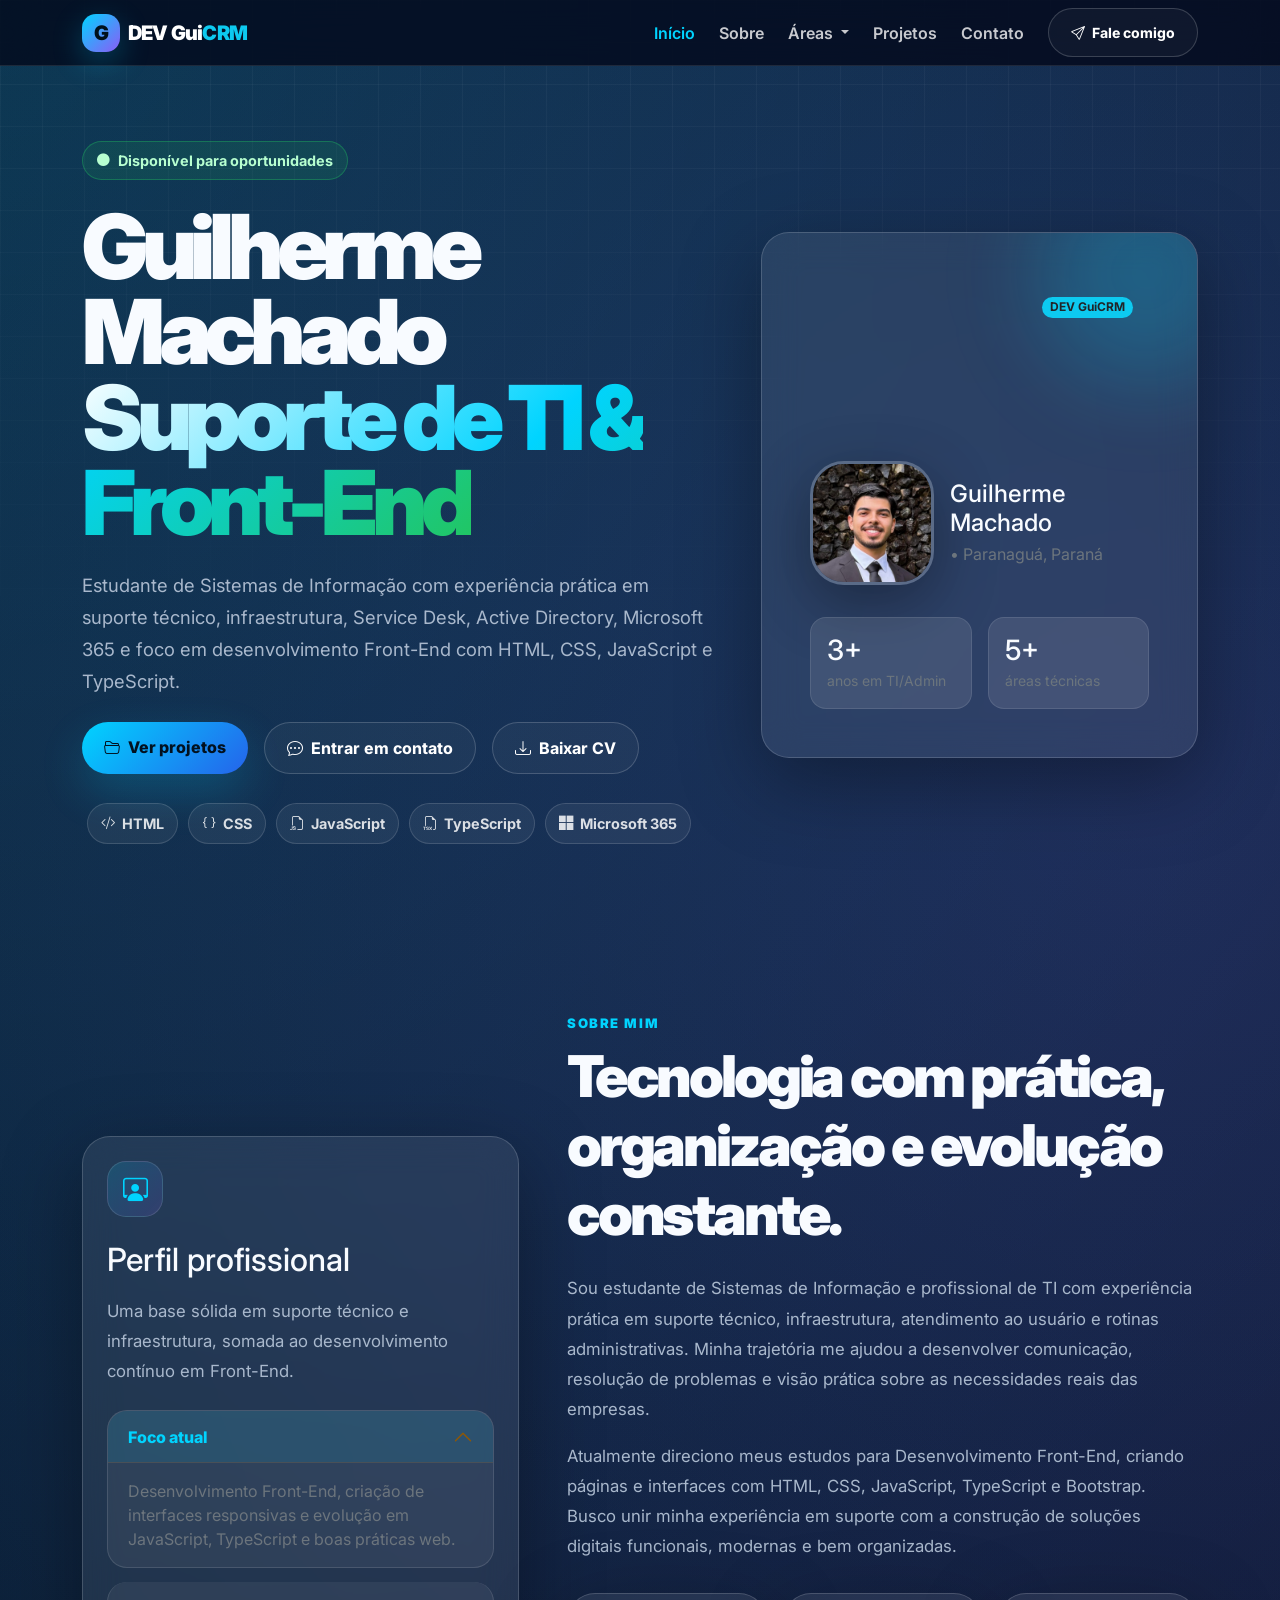
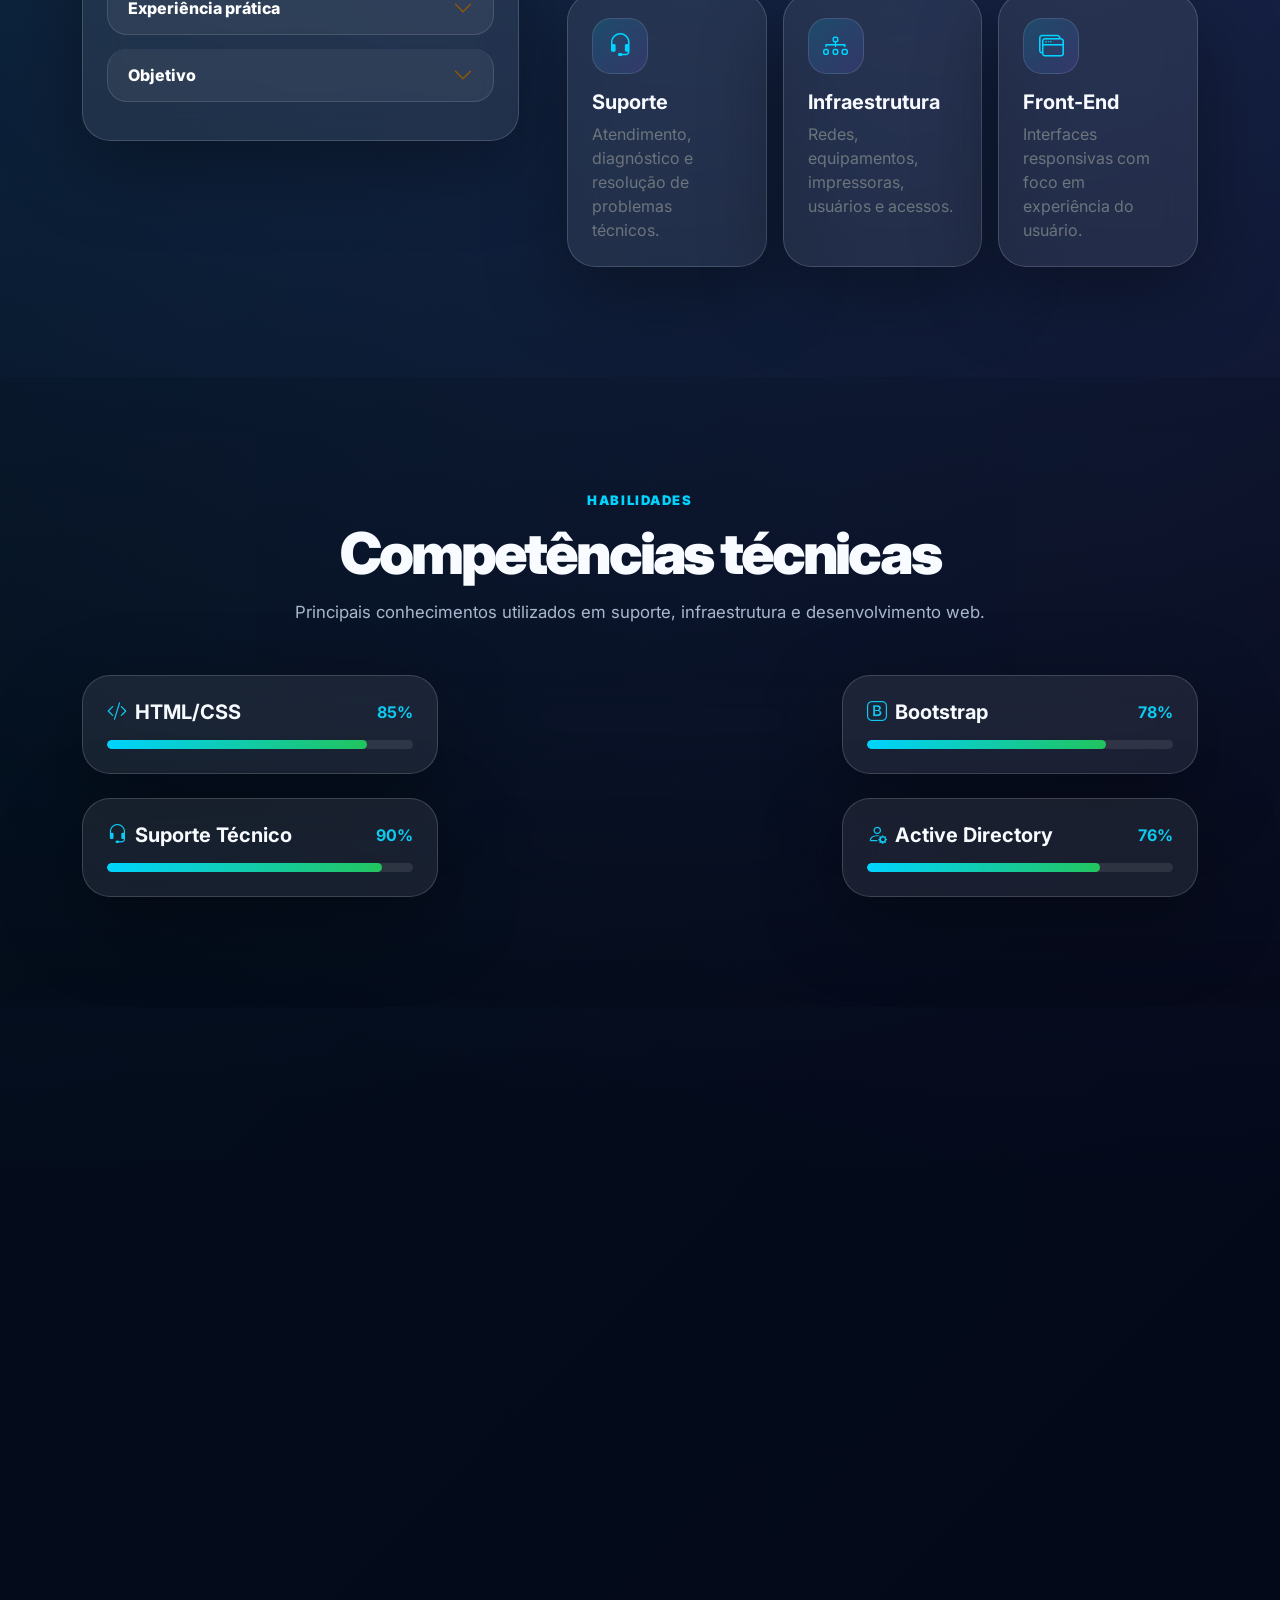
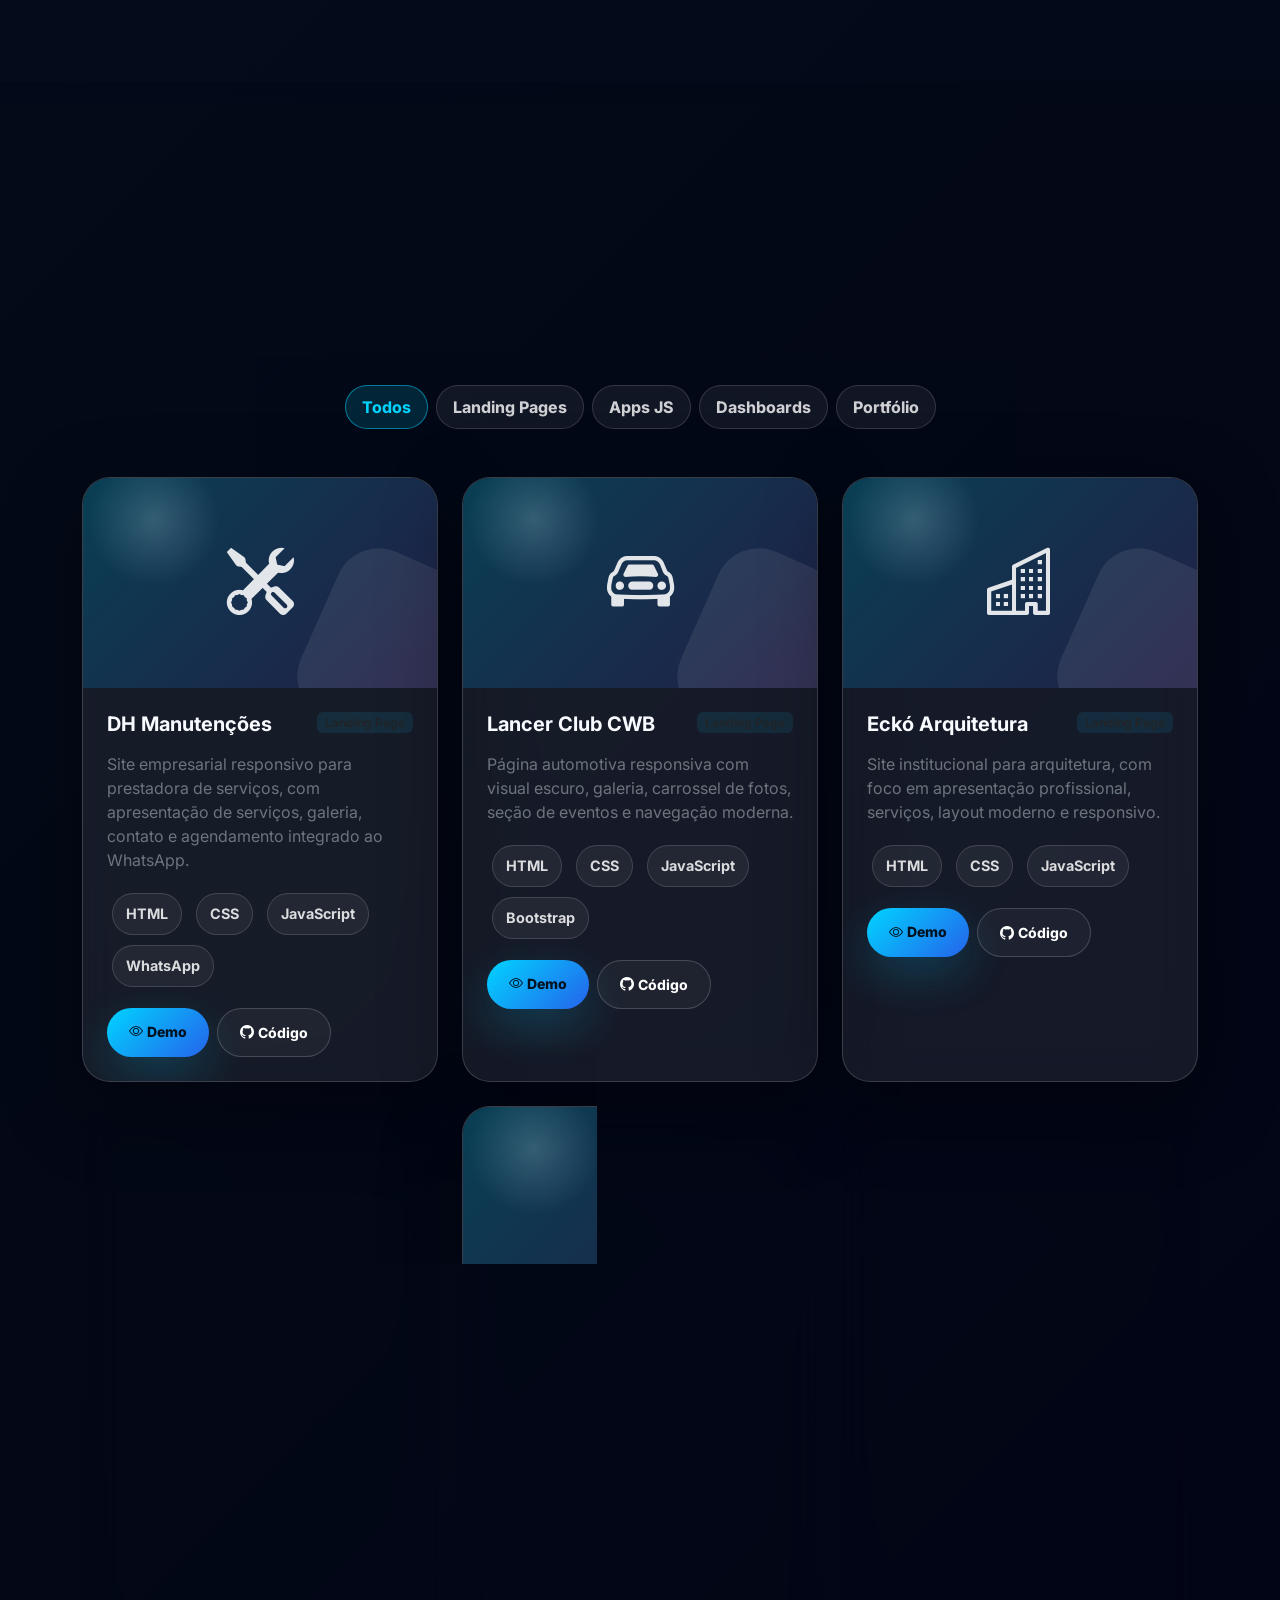
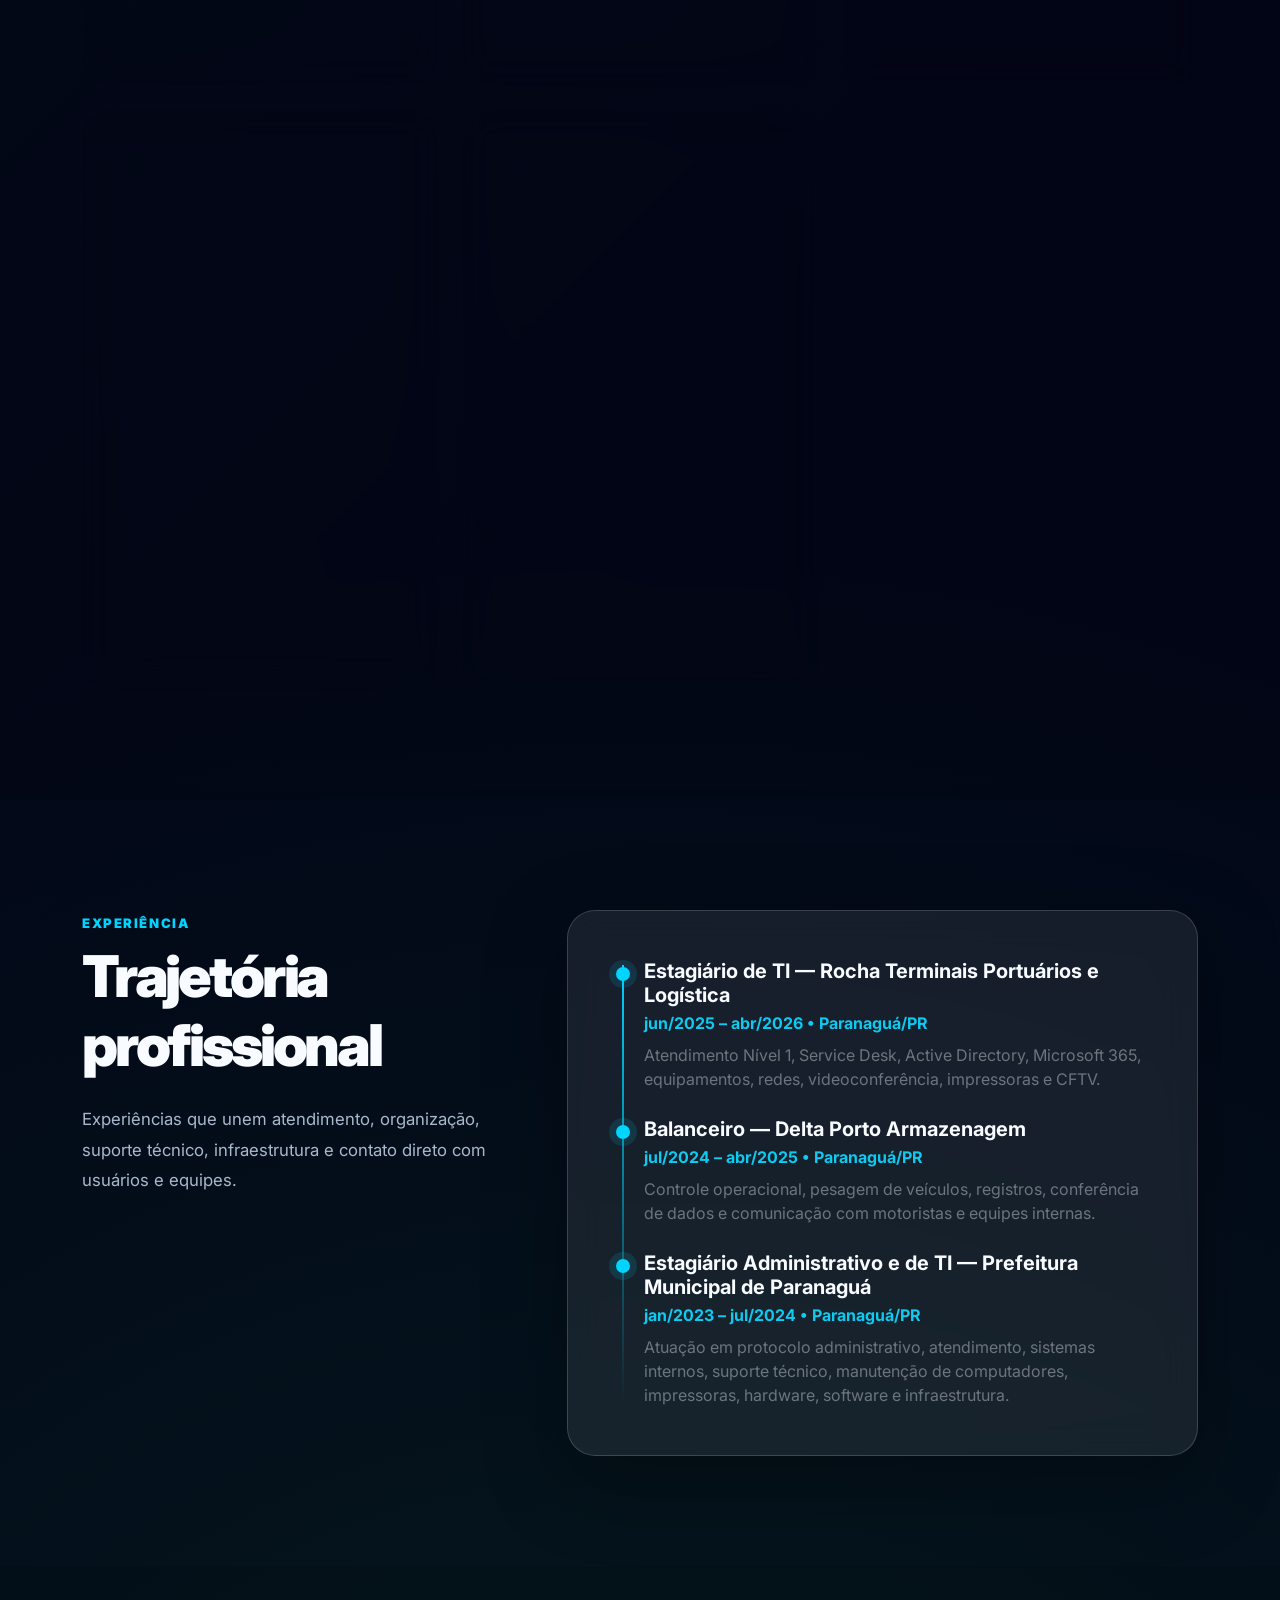
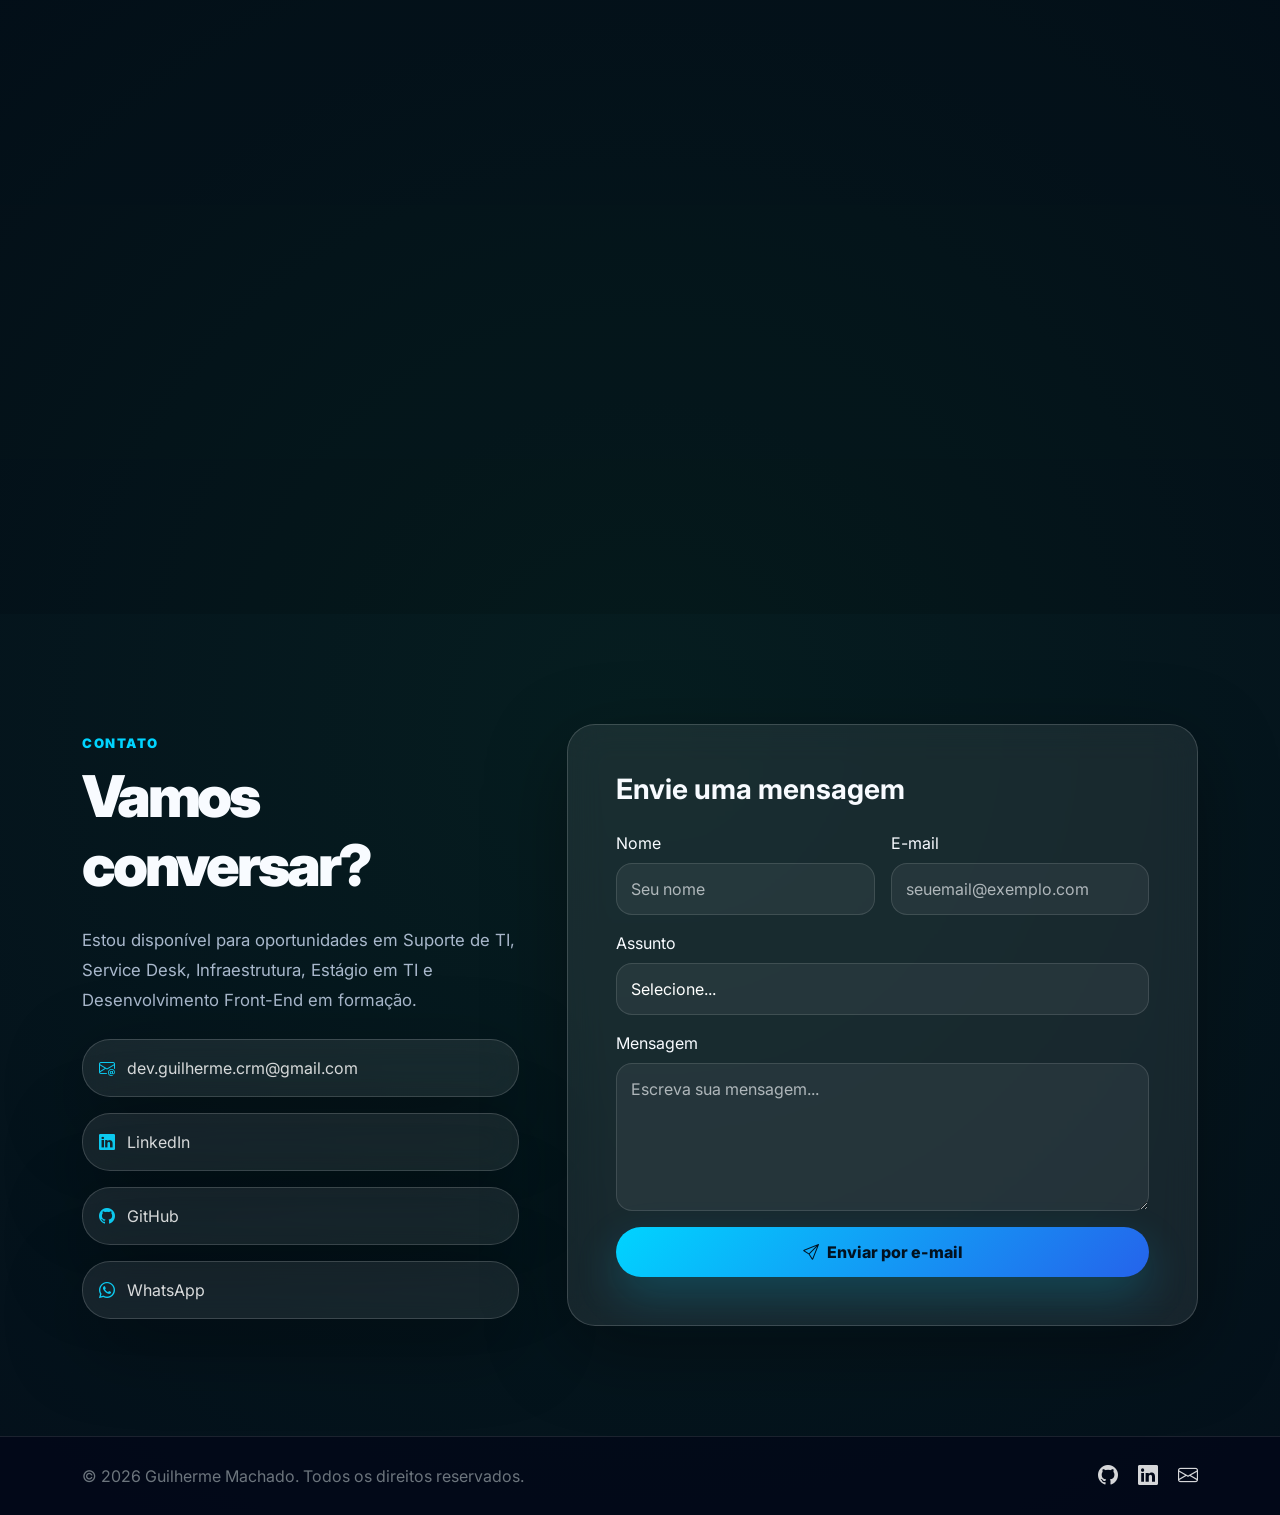
==== commit 16d1d49d: "Update index.html" ====
--- a/index.html
+++ b/index.html
@@ -408,8 +408,8 @@
                 <span class="tech-badge">WhatsApp</span>
               </div>
               <div class="d-flex gap-2 flex-wrap">
-                <a class="btn btn-sm btn-custom-primary" href="https://devguicrm.github.io/dhmanutencoes/" target="_blank" rel="noopener"><i class="bi bi-eye me-1"></i>Demo</a>
-                <a class="btn btn-sm btn-custom-outline" href="https://github.com/devguicrm/dhmanutencoes" target="_blank" rel="noopener"><i class="bi bi-github me-1"></i>Código</a>
+                <a class="btn btn-sm btn-custom-primary" href="https://devguicrm.github.io/DH-Manutencoes/" target="_blank" rel="noopener"><i class="bi bi-eye me-1"></i>Demo</a>
+                <a class="btn btn-sm btn-custom-outline" href="https://github.com/devguicrm/DH-Manutencoes" target="_blank" rel="noopener"><i class="bi bi-github me-1"></i>Código</a>
               </div>
             </div>
           </div>
@@ -431,8 +431,8 @@
                 <span class="tech-badge">Bootstrap</span>
               </div>
               <div class="d-flex gap-2 flex-wrap">
-                <a class="btn btn-sm btn-custom-primary" href="https://devguicrm.github.io/PaginaLancer/" target="_blank" rel="noopener"><i class="bi bi-eye me-1"></i>Demo</a>
-                <a class="btn btn-sm btn-custom-outline" href="https://github.com/devguicrm/PaginaLancer" target="_blank" rel="noopener"><i class="bi bi-github me-1"></i>Código</a>
+                <a class="btn btn-sm btn-custom-primary" href="https://devguicrm.github.io/Lancer-Club-CWB/" target="_blank" rel="noopener"><i class="bi bi-eye me-1"></i>Demo</a>
+                <a class="btn btn-sm btn-custom-outline" href="https://github.com/devguicrm/Lancer-Club-CWB" target="_blank" rel="noopener"><i class="bi bi-github me-1"></i>Código</a>
               </div>
             </div>
           </div>
@@ -443,7 +443,7 @@
             <div class="project-thumb"><i class="bi bi-buildings"></i></div>
             <div class="p-4">
               <div class="d-flex justify-content-between align-items-start gap-2 mb-3">
-                <h3 class="h5 fw-bold mb-0">Écko Arquitetura</h3>
+                <h3 class="h5 fw-bold mb-0">Eckó Arquitetura</h3>
                 <span class="badge text-bg-info text-dark">Landing Page</span>
               </div>
               <p class="text-secondary">Site institucional para arquitetura, com foco em apresentação profissional, serviços, layout moderno e responsivo.</p>
@@ -453,8 +453,8 @@
                 <span class="tech-badge">JavaScript</span>
               </div>
               <div class="d-flex gap-2 flex-wrap">
-                <a class="btn btn-sm btn-custom-primary" href="https://devguicrm.github.io/Ecko-Arquitetura/" target="_blank" rel="noopener"><i class="bi bi-eye me-1"></i>Demo</a>
-                <a class="btn btn-sm btn-custom-outline" href="https://github.com/devguicrm/Ecko-Arquitetura" target="_blank" rel="noopener"><i class="bi bi-github me-1"></i>Código</a>
+                <a class="btn btn-sm btn-custom-primary" href="https://devguicrm.github.io/Ecko-arquitetura/" target="_blank" rel="noopener"><i class="bi bi-eye me-1"></i>Demo</a>
+                <a class="btn btn-sm btn-custom-outline" href="https://github.com/devguicrm/Ecko-arquitetura" target="_blank" rel="noopener"><i class="bi bi-github me-1"></i>Código</a>
               </div>
             </div>
           </div>
@@ -476,8 +476,8 @@
                 <span class="tech-badge">LocalStorage</span>
               </div>
               <div class="d-flex gap-2 flex-wrap">
-                <a class="btn btn-sm btn-custom-primary" href="https://devguicrm.github.io/servicecontrol-dashboard/" target="_blank" rel="noopener"><i class="bi bi-eye me-1"></i>Demo</a>
-                <a class="btn btn-sm btn-custom-outline" href="https://github.com/devguicrm/servicecontrol-dashboard" target="_blank" rel="noopener"><i class="bi bi-github me-1"></i>Código</a>
+                <a class="btn btn-sm btn-custom-primary" href="https://devguicrm.github.io/Dashboard-Controle-de-servicos-empresariais/" target="_blank" rel="noopener"><i class="bi bi-eye me-1"></i>Demo</a>
+                <a class="btn btn-sm btn-custom-outline" href="https://github.com/devguicrm/Dashboard-Controle-de-servicos-empresariais" target="_blank" rel="noopener"><i class="bi bi-github me-1"></i>Código</a>
               </div>
             </div>
           </div>
@@ -499,8 +499,8 @@
                 <span class="tech-badge">LocalStorage</span>
               </div>
               <div class="d-flex gap-2 flex-wrap">
-                <a class="btn btn-sm btn-custom-primary" href="https://devguicrm.github.io/menu-digital-delivery/" target="_blank" rel="noopener"><i class="bi bi-eye me-1"></i>Demo</a>
-                <a class="btn btn-sm btn-custom-outline" href="https://github.com/devguicrm/menu-digital-delivery" target="_blank" rel="noopener"><i class="bi bi-github me-1"></i>Código</a>
+                <a class="btn btn-sm btn-custom-primary" href="https://devguicrm.github.io/Menu-Digital-e-Delivery/" target="_blank" rel="noopener"><i class="bi bi-eye me-1"></i>Demo</a>
+                <a class="btn btn-sm btn-custom-outline" href="https://github.com/devguicrm/Menu-Digital-e-Delivery" target="_blank" rel="noopener"><i class="bi bi-github me-1"></i>Código</a>
               </div>
             </div>
           </div>
@@ -522,8 +522,8 @@
                 <span class="tech-badge">UI</span>
               </div>
               <div class="d-flex gap-2 flex-wrap">
-                <a class="btn btn-sm btn-custom-primary" href="https://devguicrm.github.io/authflow-login-cadastro/" target="_blank" rel="noopener"><i class="bi bi-eye me-1"></i>Demo</a>
-                <a class="btn btn-sm btn-custom-outline" href="https://github.com/devguicrm/authflow-login-cadastro" target="_blank" rel="noopener"><i class="bi bi-github me-1"></i>Código</a>
+                <a class="btn btn-sm btn-custom-primary" href="https://devguicrm.github.io/Authflow-Login-e-Cadastro/" target="_blank" rel="noopener"><i class="bi bi-eye me-1"></i>Demo</a>
+                <a class="btn btn-sm btn-custom-outline" href="https://github.com/devguicrm/Authflow-Login-e-Cadastro" target="_blank" rel="noopener"><i class="bi bi-github me-1"></i>Código</a>
               </div>
             </div>
           </div>
@@ -545,8 +545,8 @@
                 <span class="tech-badge">API</span>
               </div>
               <div class="d-flex gap-2 flex-wrap">
-                <a class="btn btn-sm btn-custom-primary" href="https://devguicrm.github.io/clima-now-weather-app/" target="_blank" rel="noopener"><i class="bi bi-eye me-1"></i>Demo</a>
-                <a class="btn btn-sm btn-custom-outline" href="https://github.com/devguicrm/clima-now-weather-app" target="_blank" rel="noopener"><i class="bi bi-github me-1"></i>Código</a>
+                <a class="btn btn-sm btn-custom-primary" href="https://devguicrm.github.io/Clima-App/" target="_blank" rel="noopener"><i class="bi bi-eye me-1"></i>Demo</a>
+                <a class="btn btn-sm btn-custom-outline" href="https://github.com/devguicrm/Clima-App" target="_blank" rel="noopener"><i class="bi bi-github me-1"></i>Código</a>
               </div>
             </div>
           </div>
@@ -568,8 +568,8 @@
                 <span class="tech-badge">LocalStorage</span>
               </div>
               <div class="d-flex gap-2 flex-wrap">
-                <a class="btn btn-sm btn-custom-primary" href="https://devguicrm.github.io/taskflow-todo-avancado/" target="_blank" rel="noopener"><i class="bi bi-eye me-1"></i>Demo</a>
-                <a class="btn btn-sm btn-custom-outline" href="https://github.com/devguicrm/taskflow-todo-avancado" target="_blank" rel="noopener"><i class="bi bi-github me-1"></i>Código</a>
+                <a class="btn btn-sm btn-custom-primary" href="https://devguicrm.github.io/Taskflow/" target="_blank" rel="noopener"><i class="bi bi-eye me-1"></i>Demo</a>
+                <a class="btn btn-sm btn-custom-outline" href="https://github.com/devguicrm/Taskflow" target="_blank" rel="noopener"><i class="bi bi-github me-1"></i>Código</a>
               </div>
             </div>
           </div>
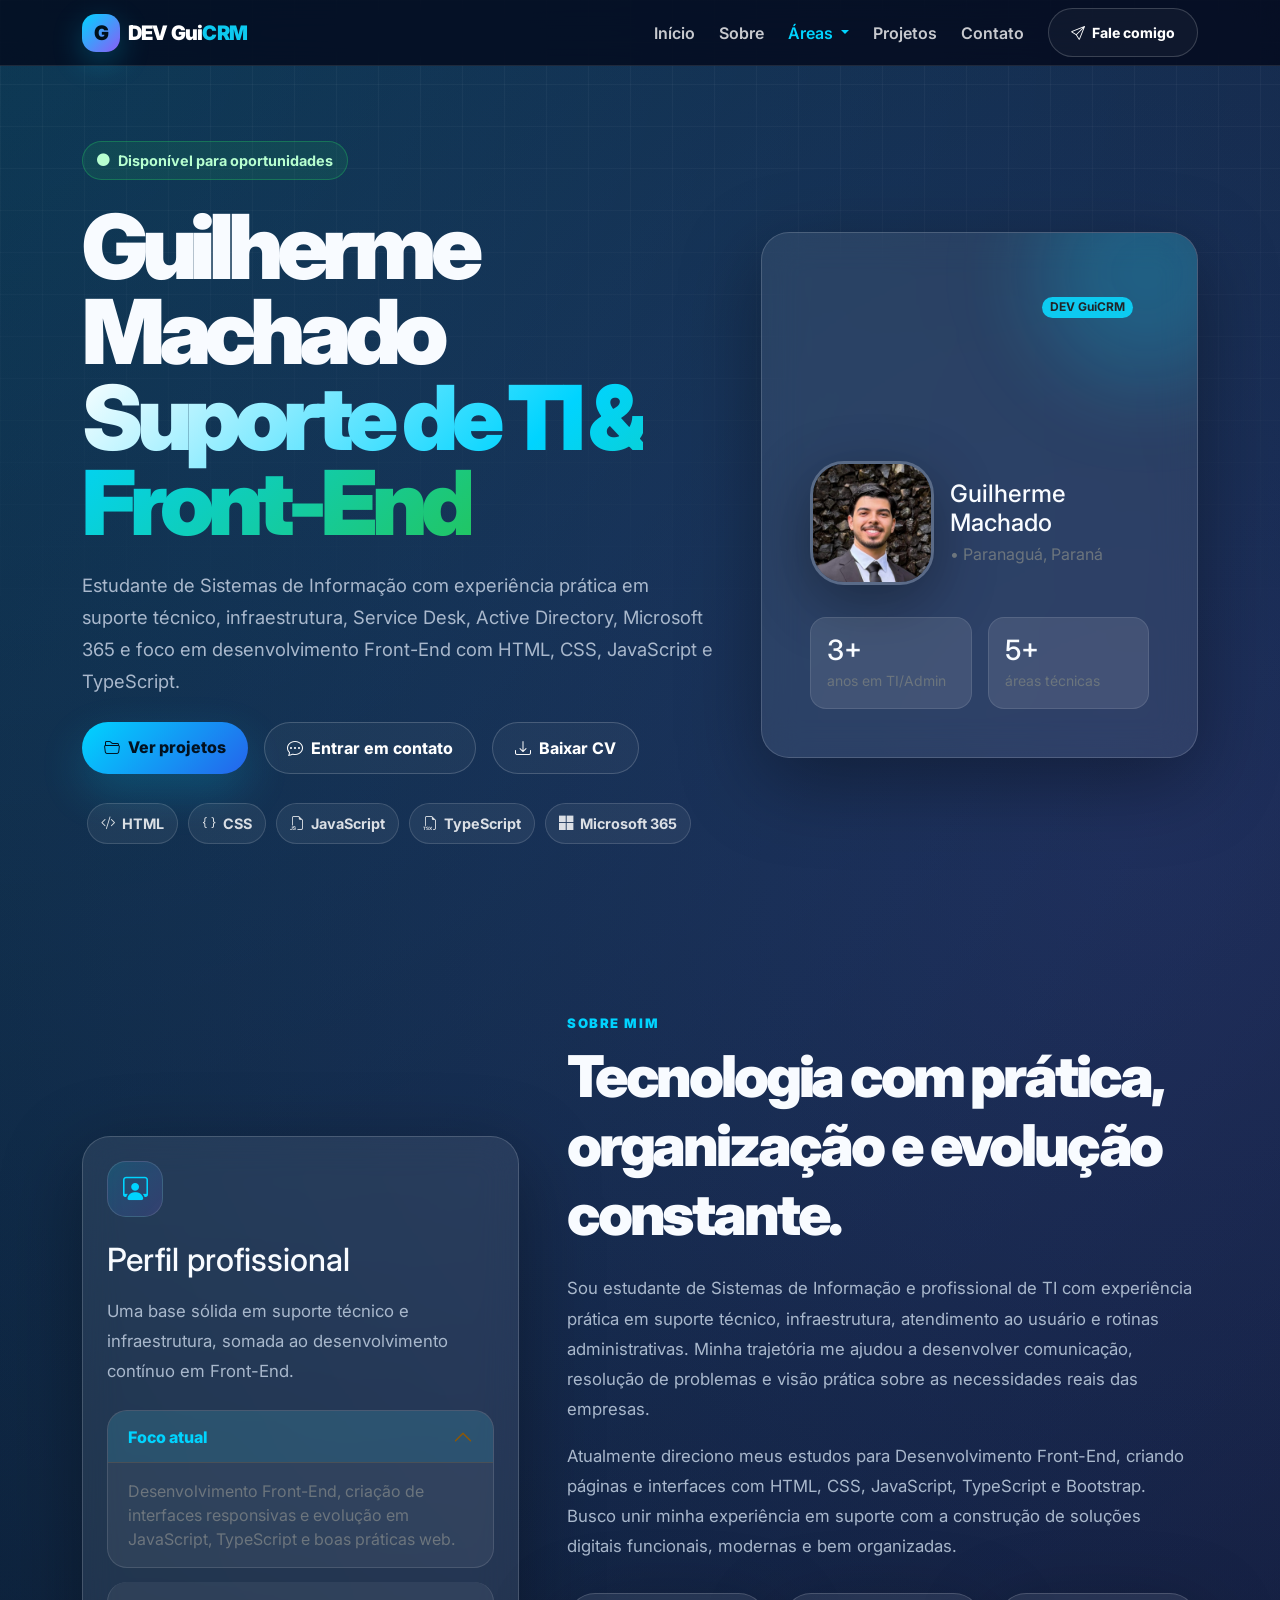
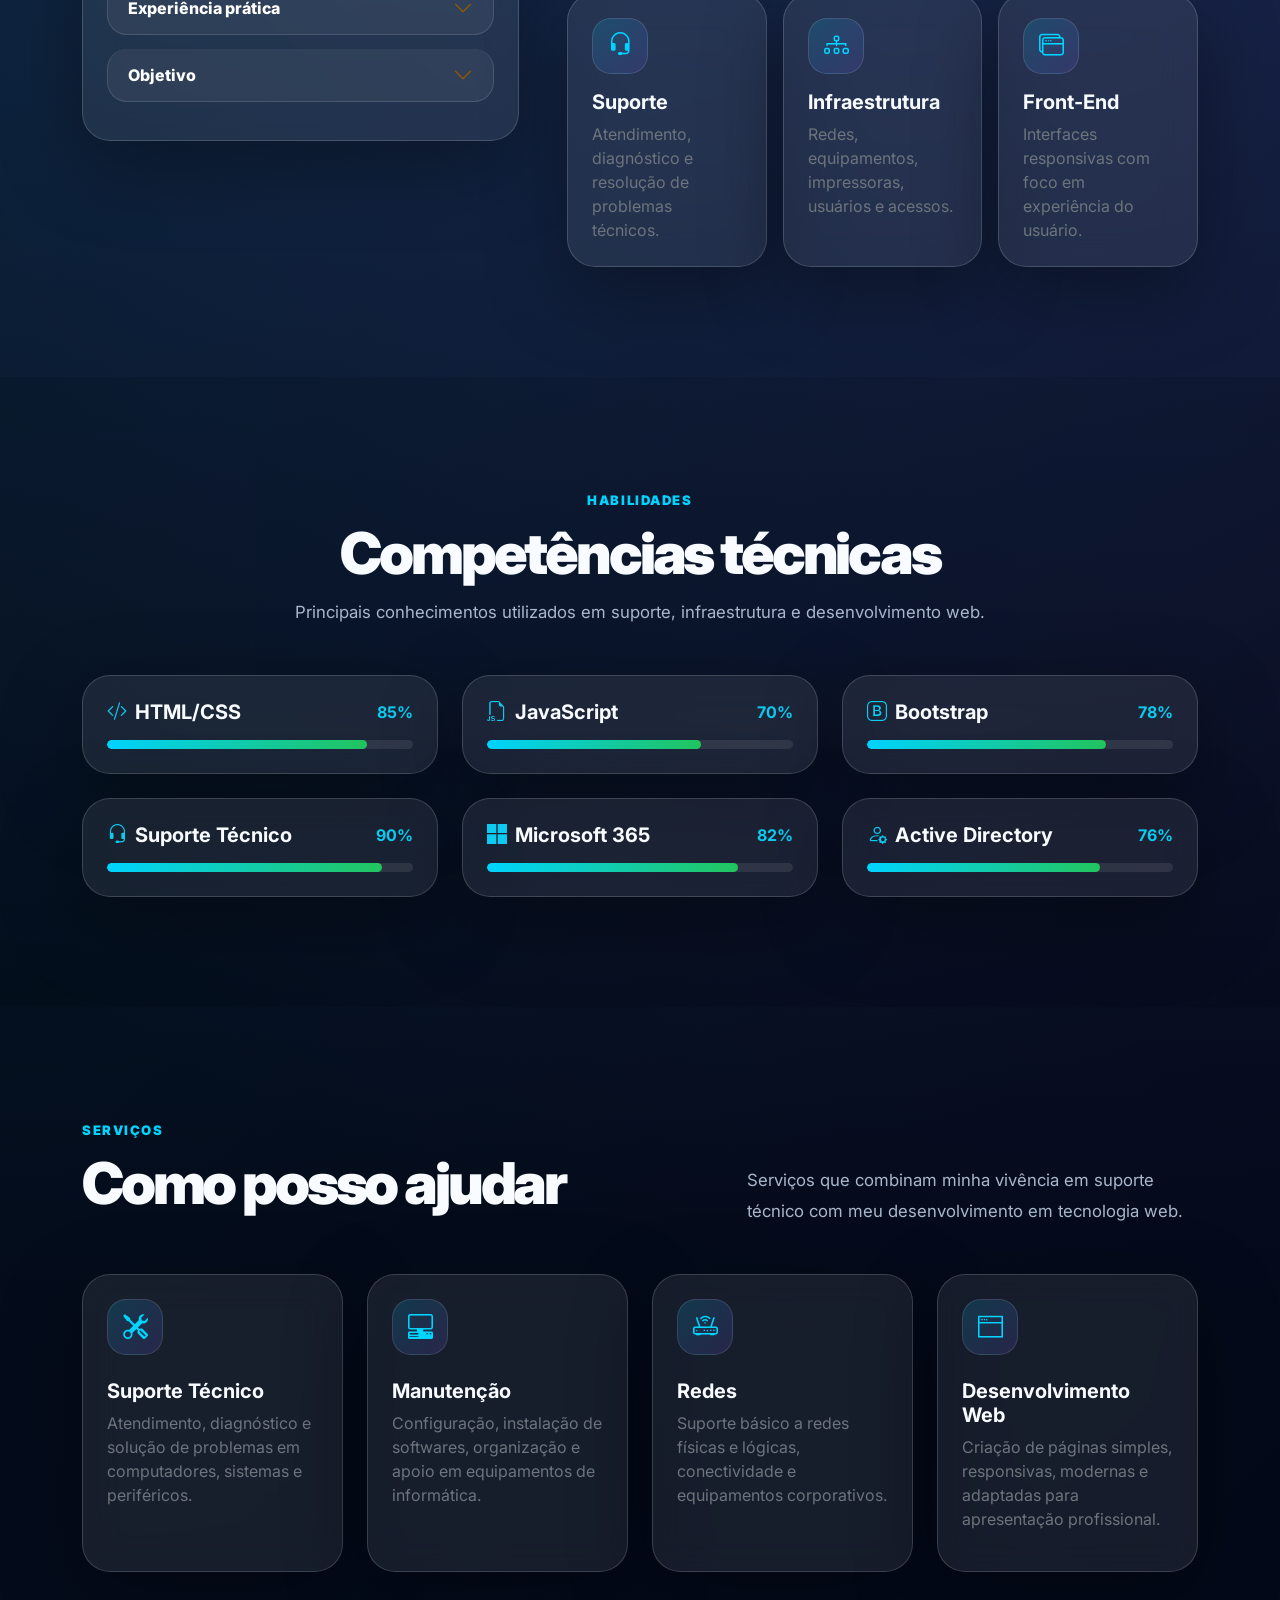
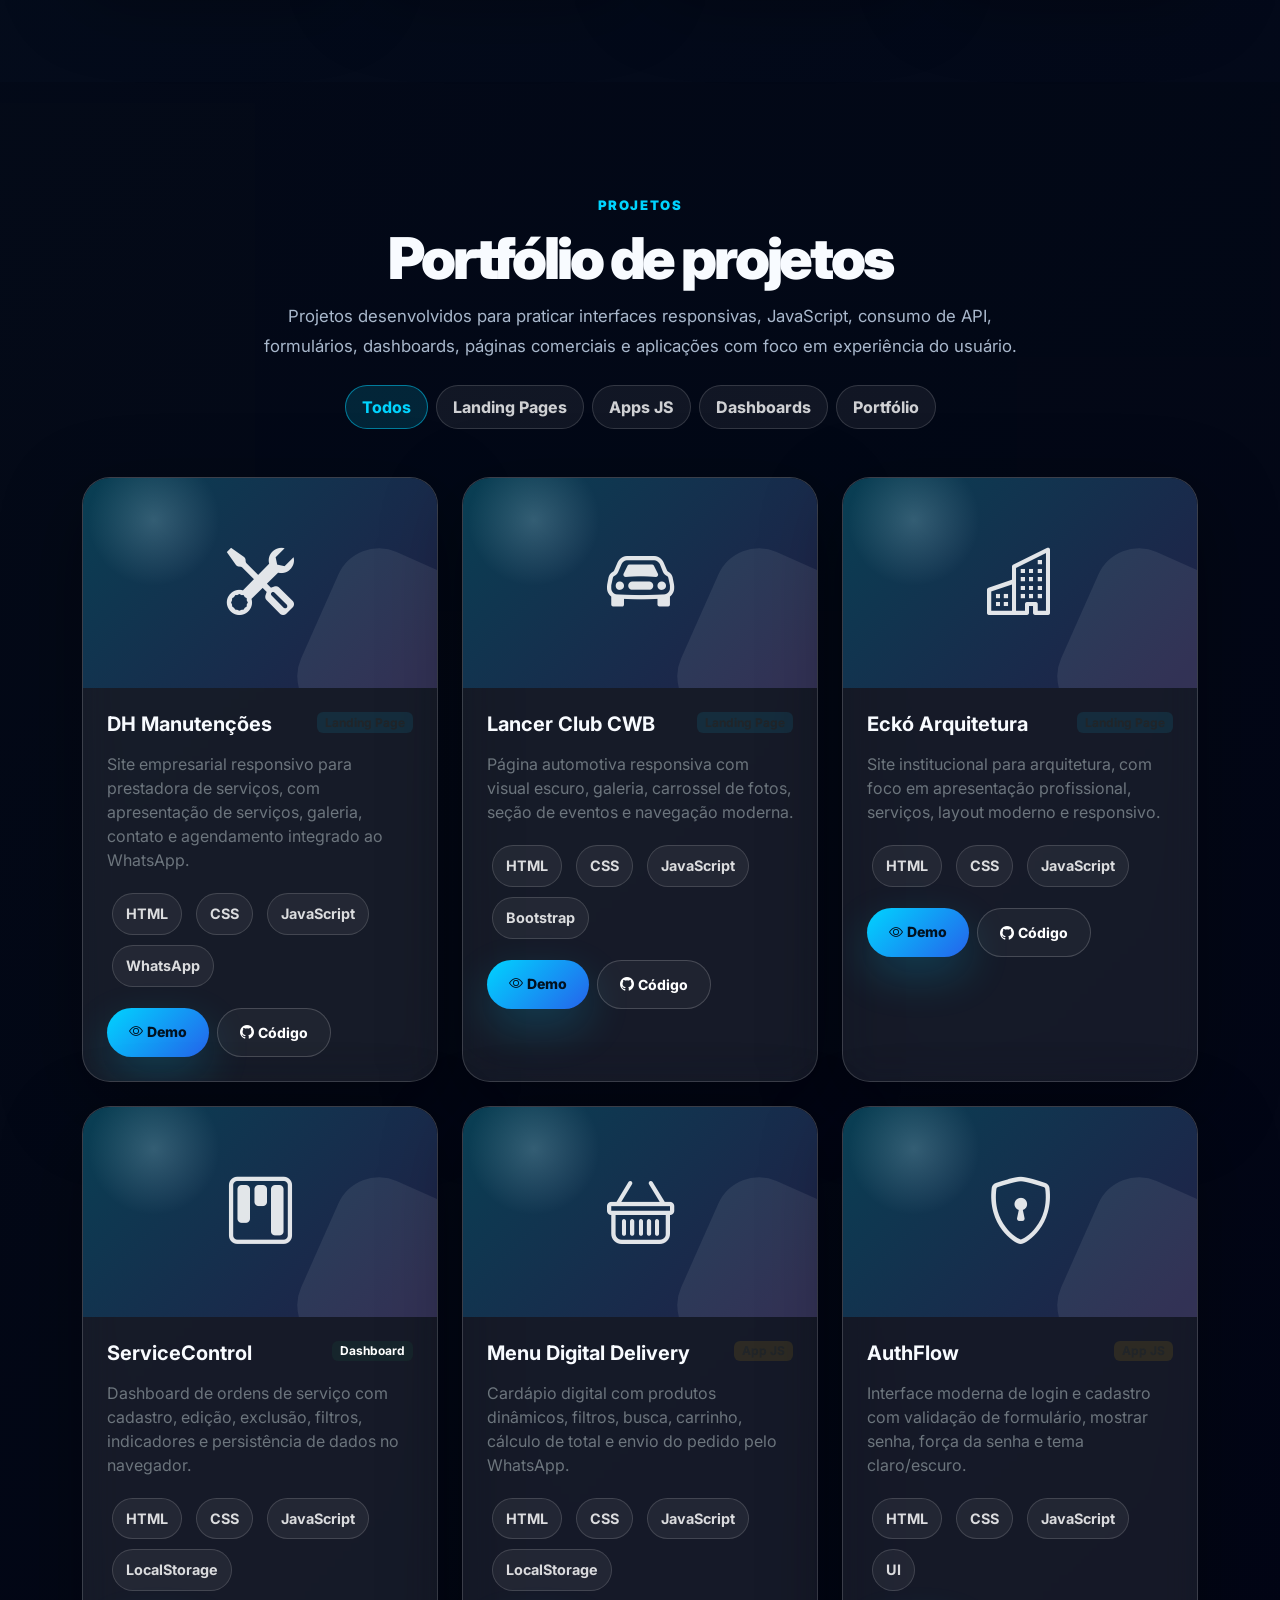
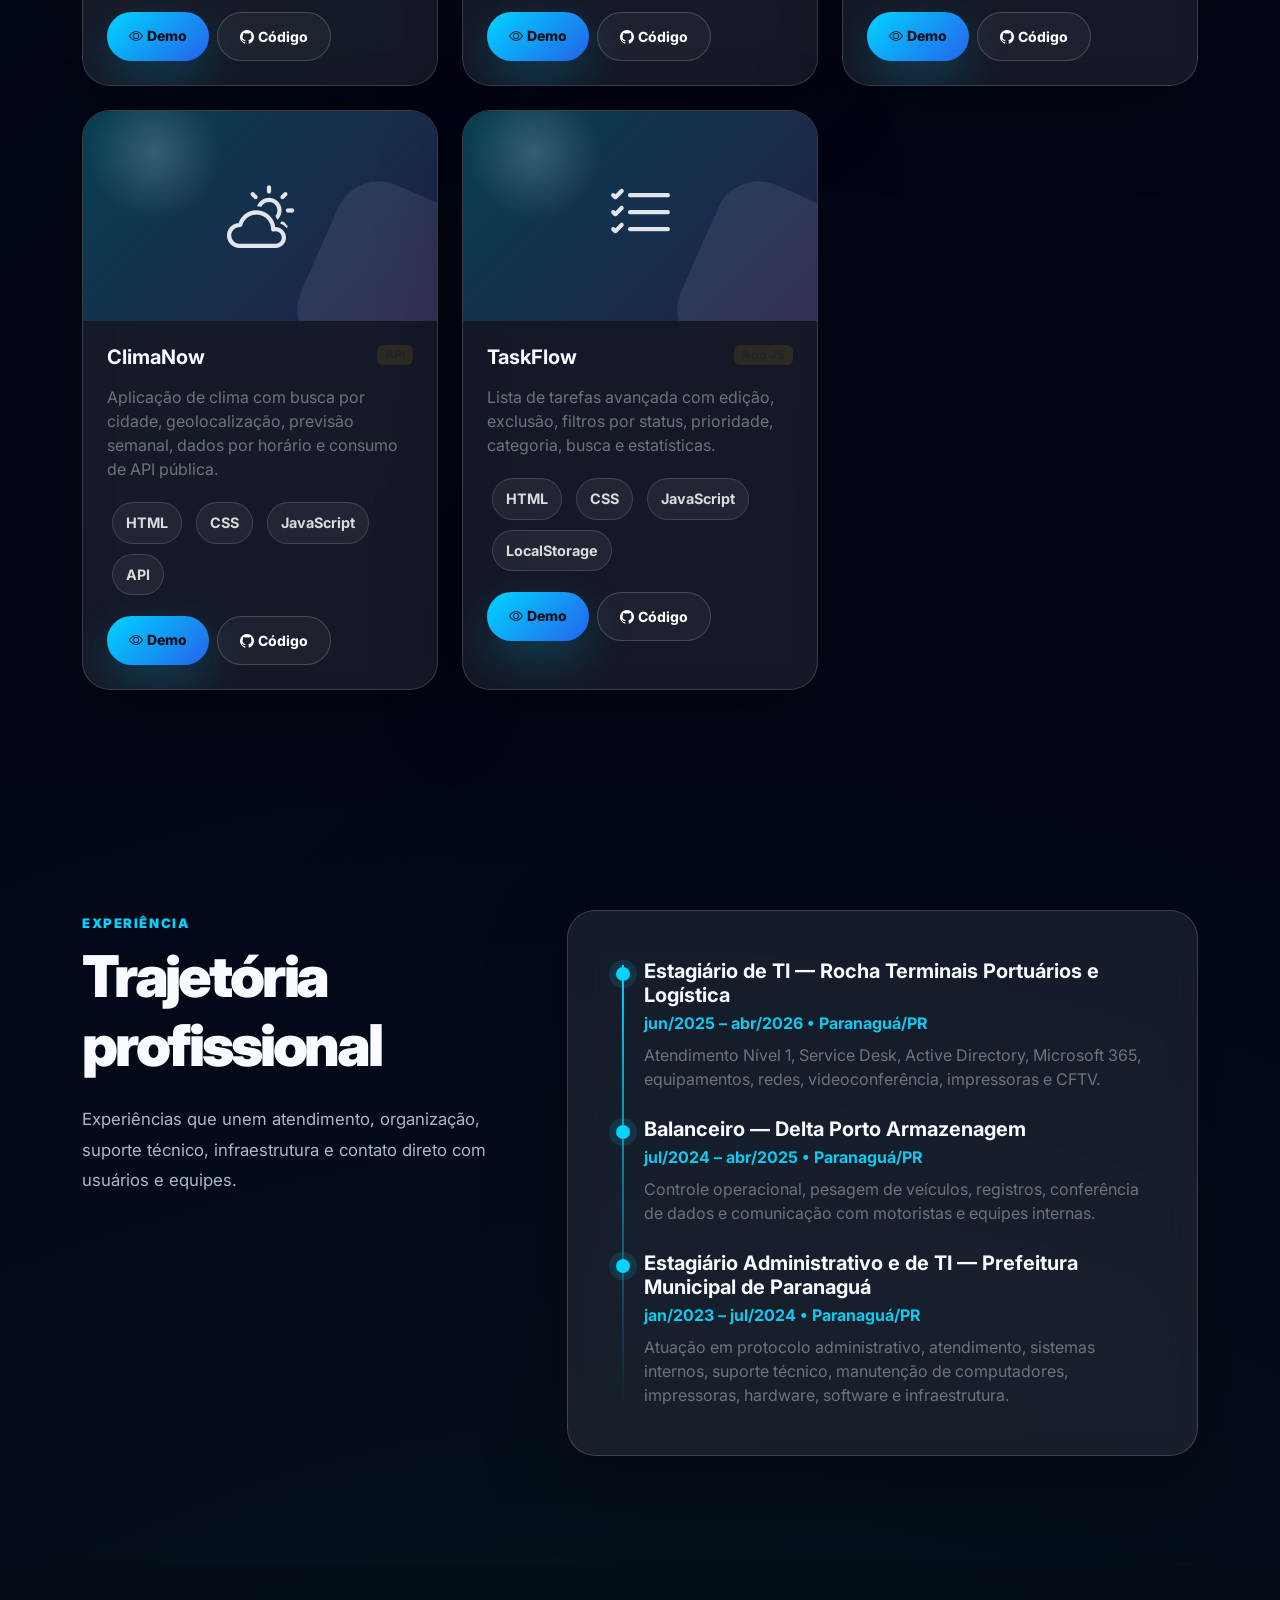
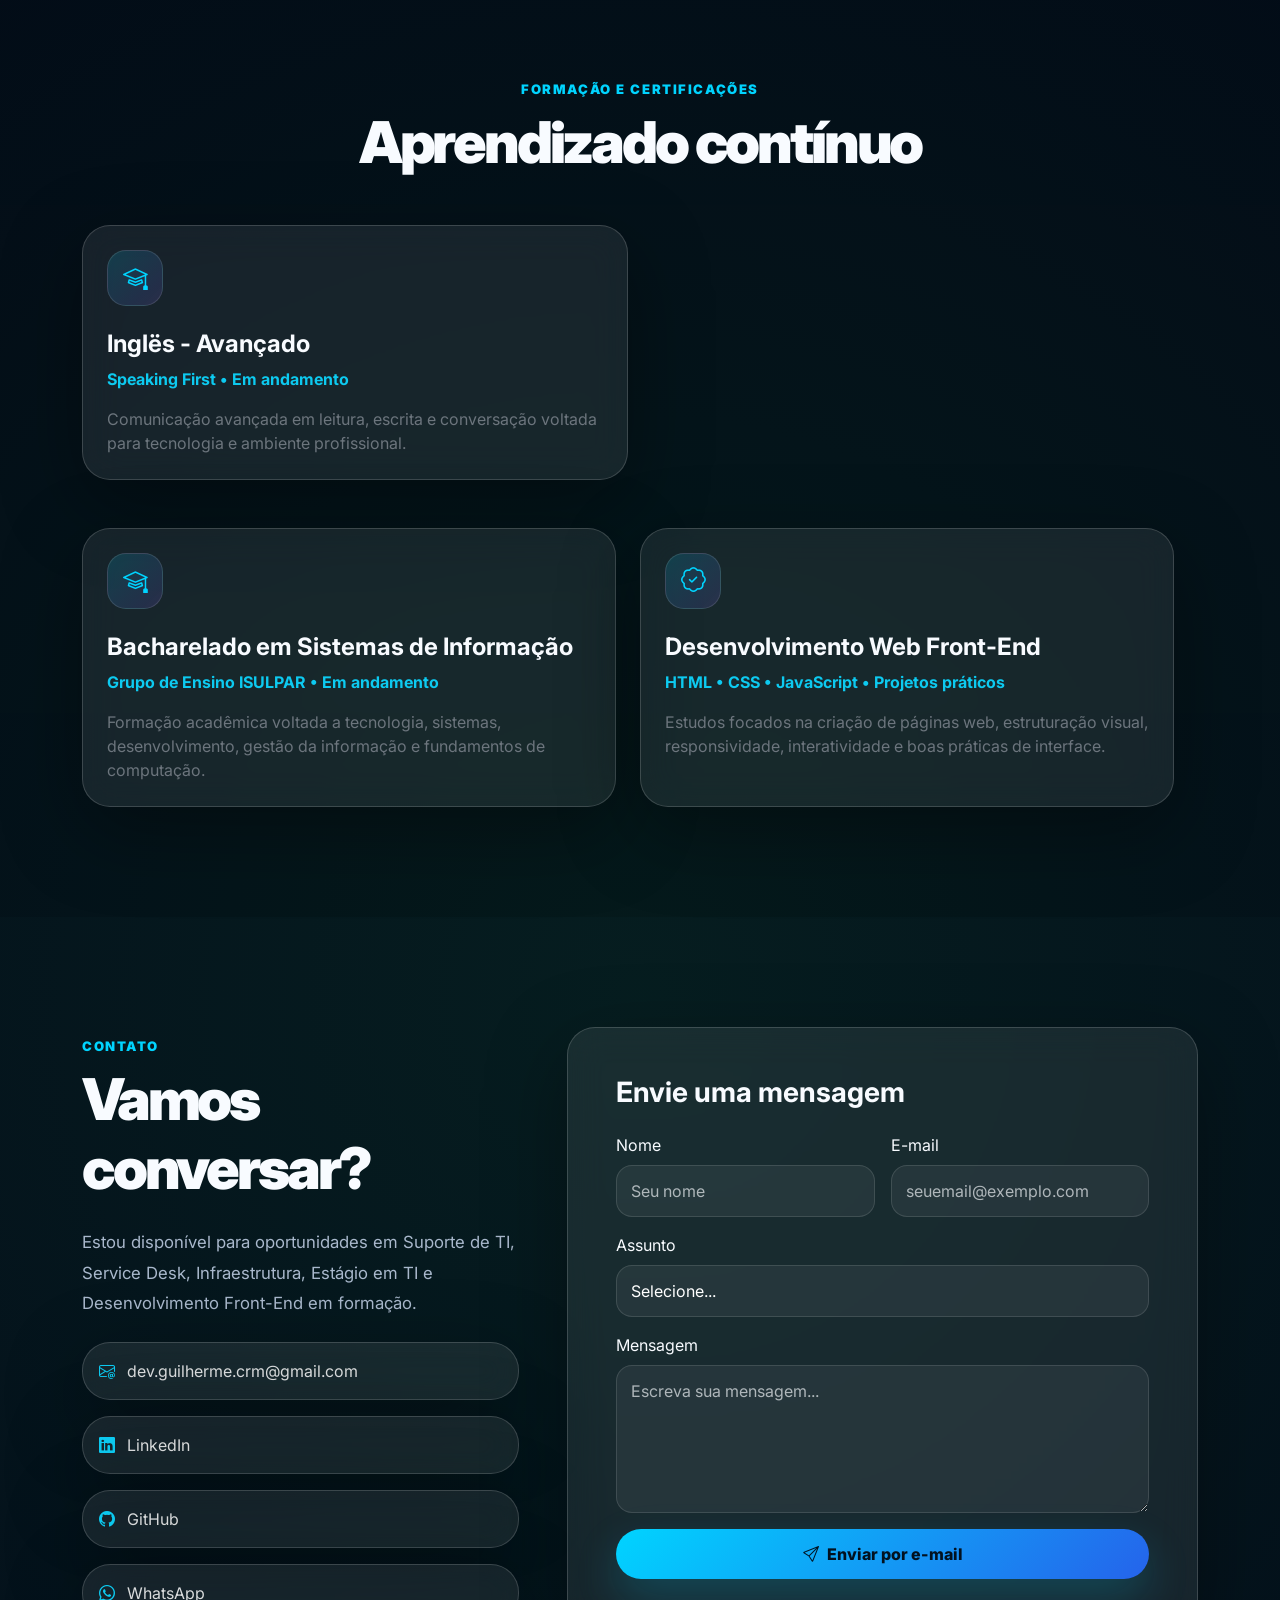
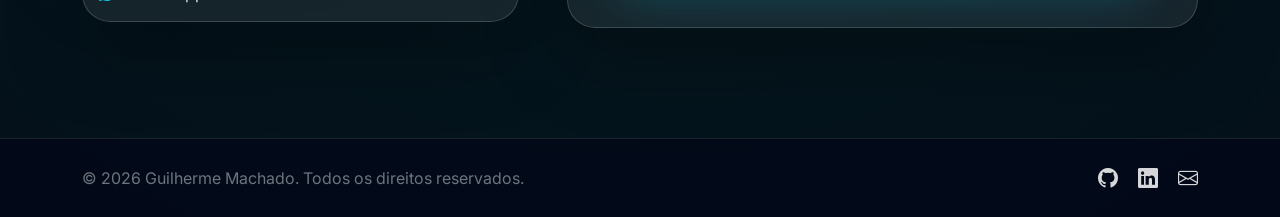
==== commit 265e90ba: "Update index.html" ====
--- a/index.html
+++ b/index.html
@@ -627,6 +627,16 @@
         <h2 class="section-title mt-2">Aprendizado contínuo</h2>
       </div>
 
+          <div class="row g-4">
+        <div class="col-md-6 reveal">
+          <div class="glass-card p-4 h-100">
+            <div class="icon-box mb-4"><i class="bi bi-mortarboard"></i></div>
+            <h3 class="h4 fw-bold">Inglës - Avançado</h3>
+            <p class="text-info fw-bold">Speaking First • Em andamento</p>
+            <p class="text-secondary mb-0">Comunicação avançada em leitura, escrita e conversação voltada para tecnologia e ambiente profissional.</p>
+          </div>
+        </div>
+            
       <div class="row g-4">
         <div class="col-md-6 reveal">
           <div class="glass-card p-4 h-100">
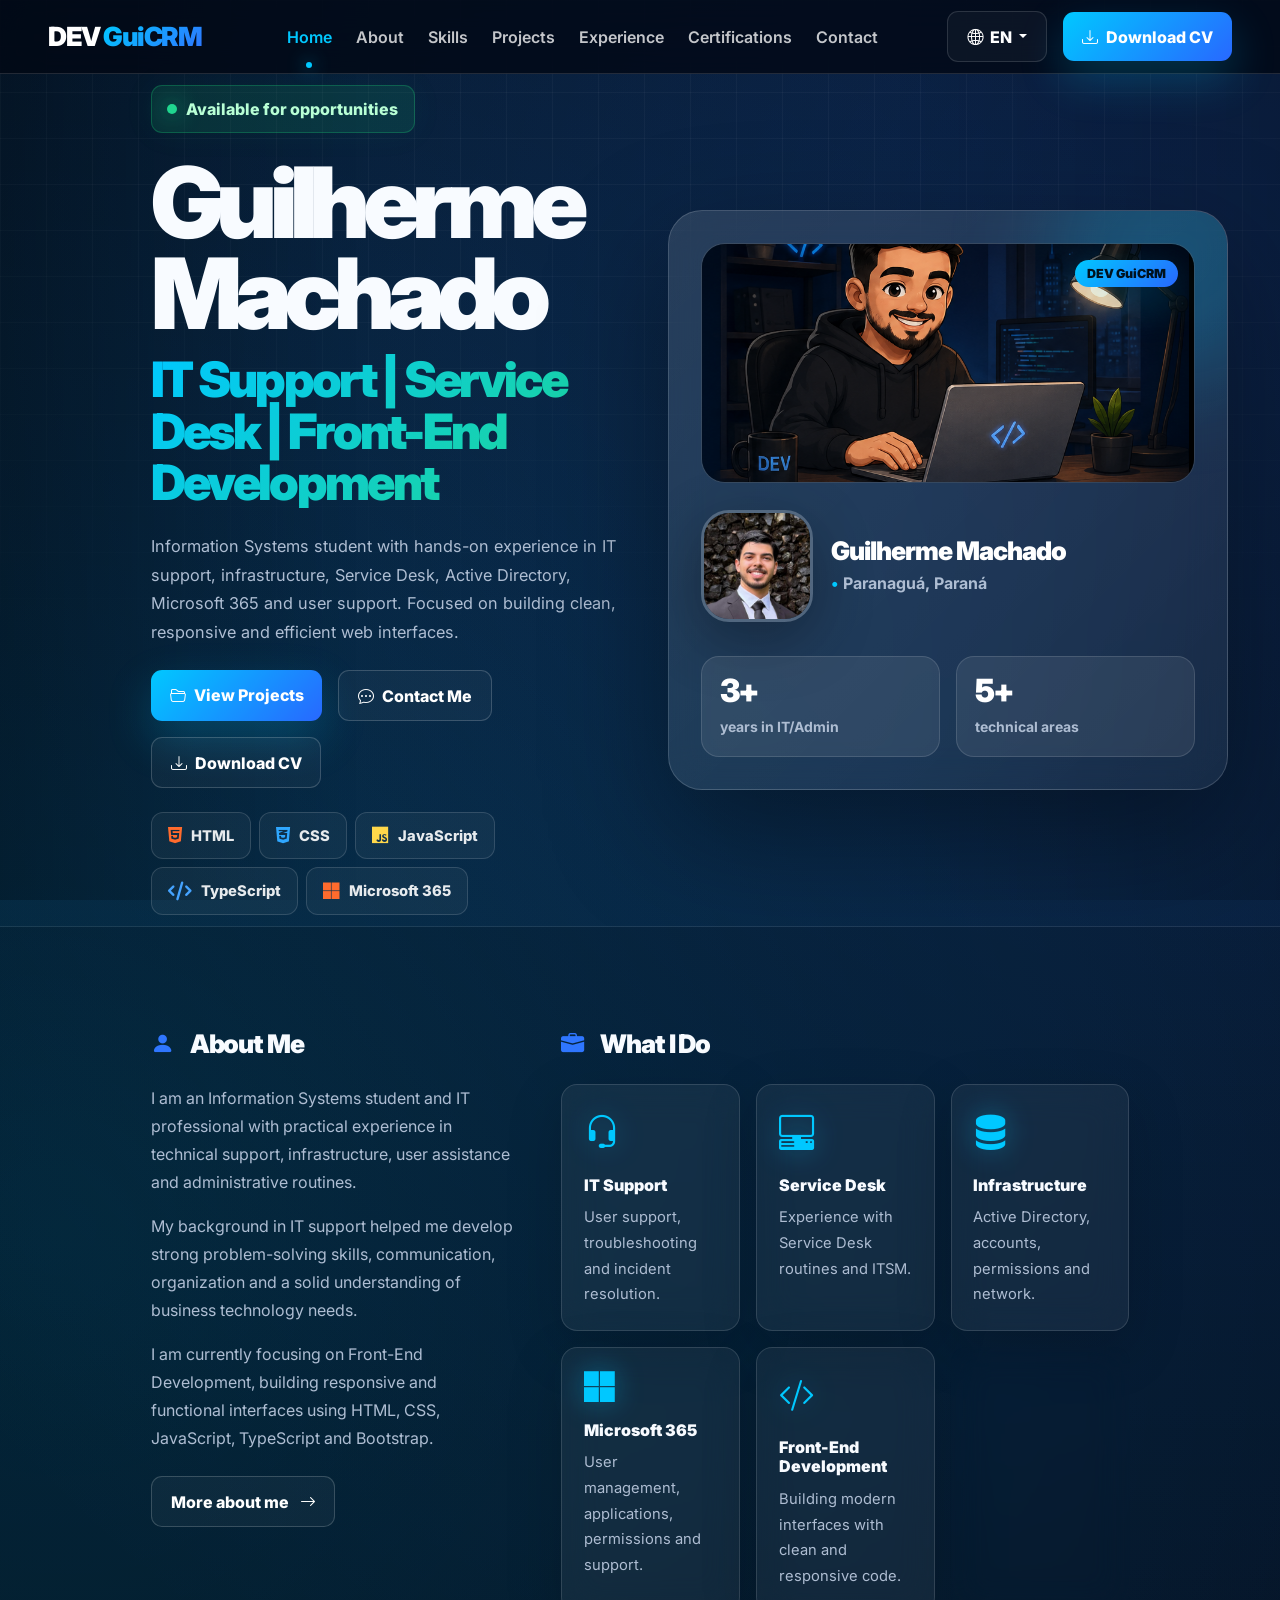
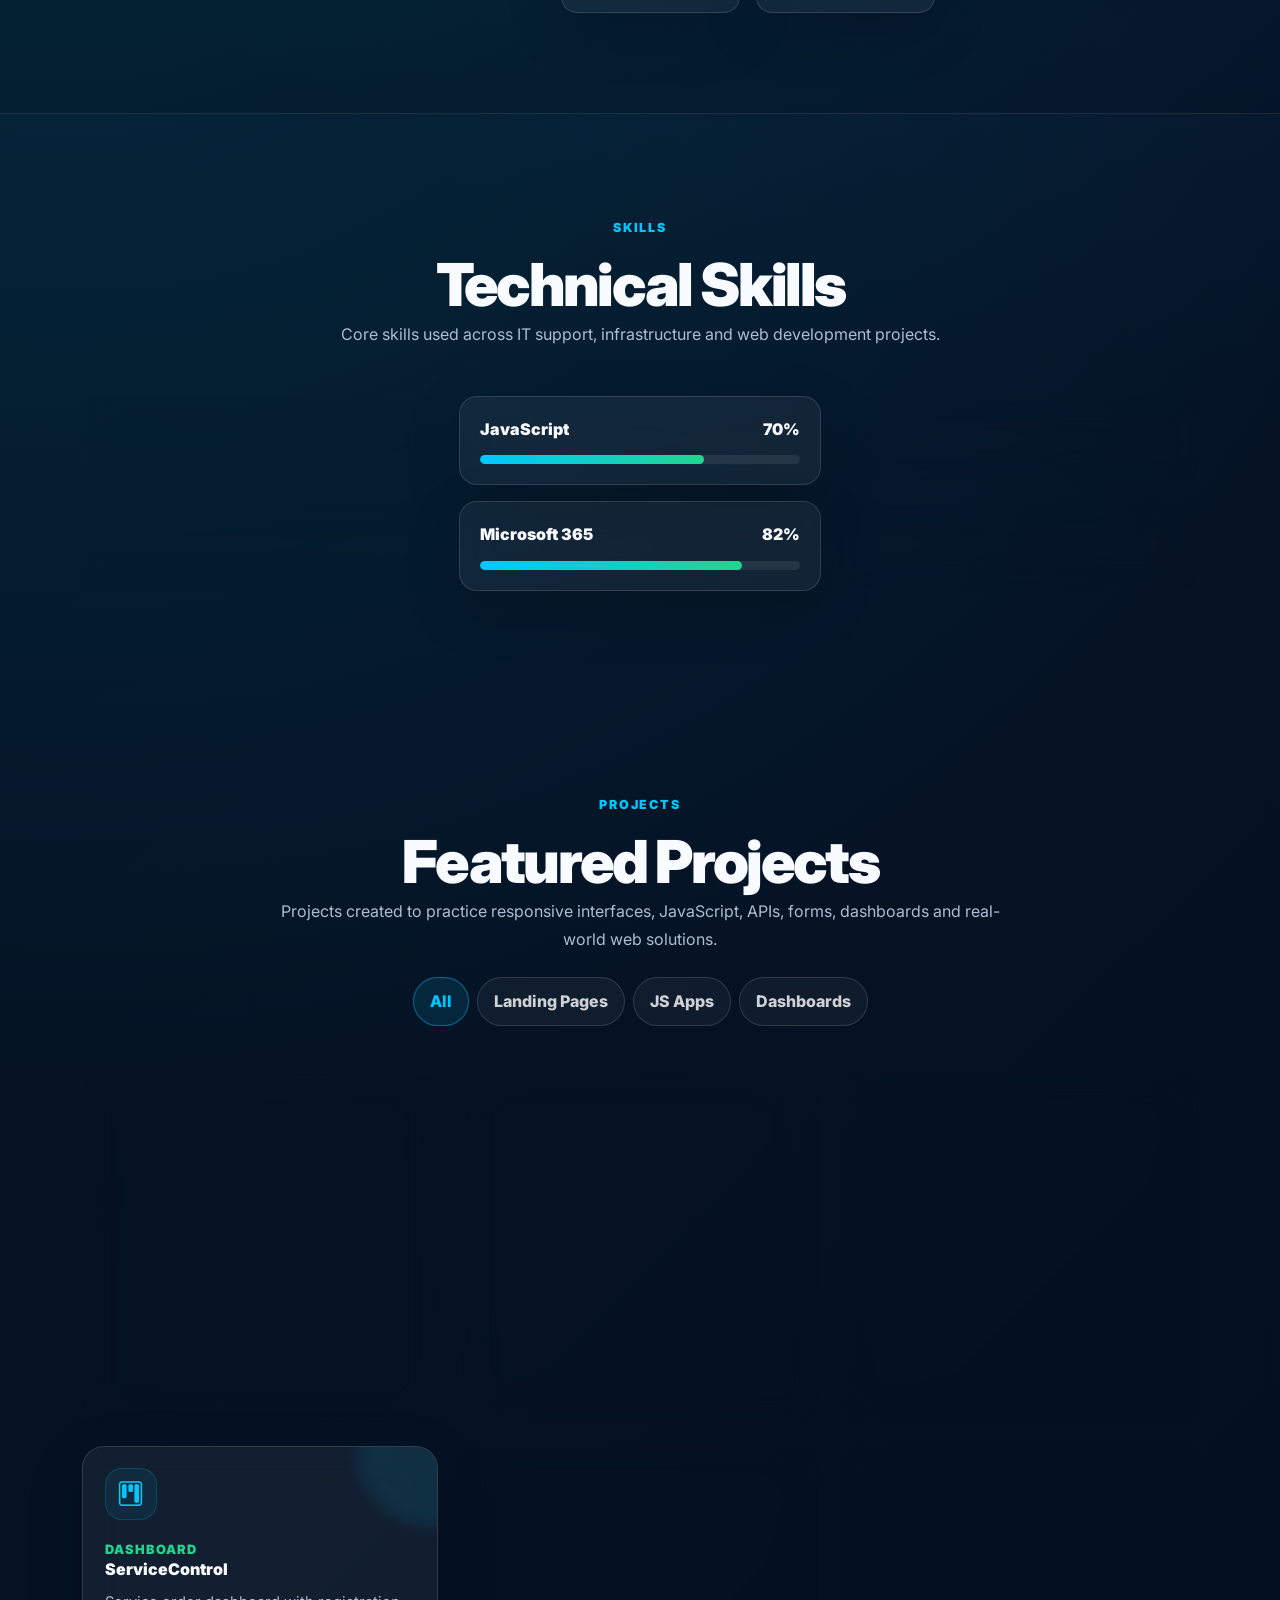
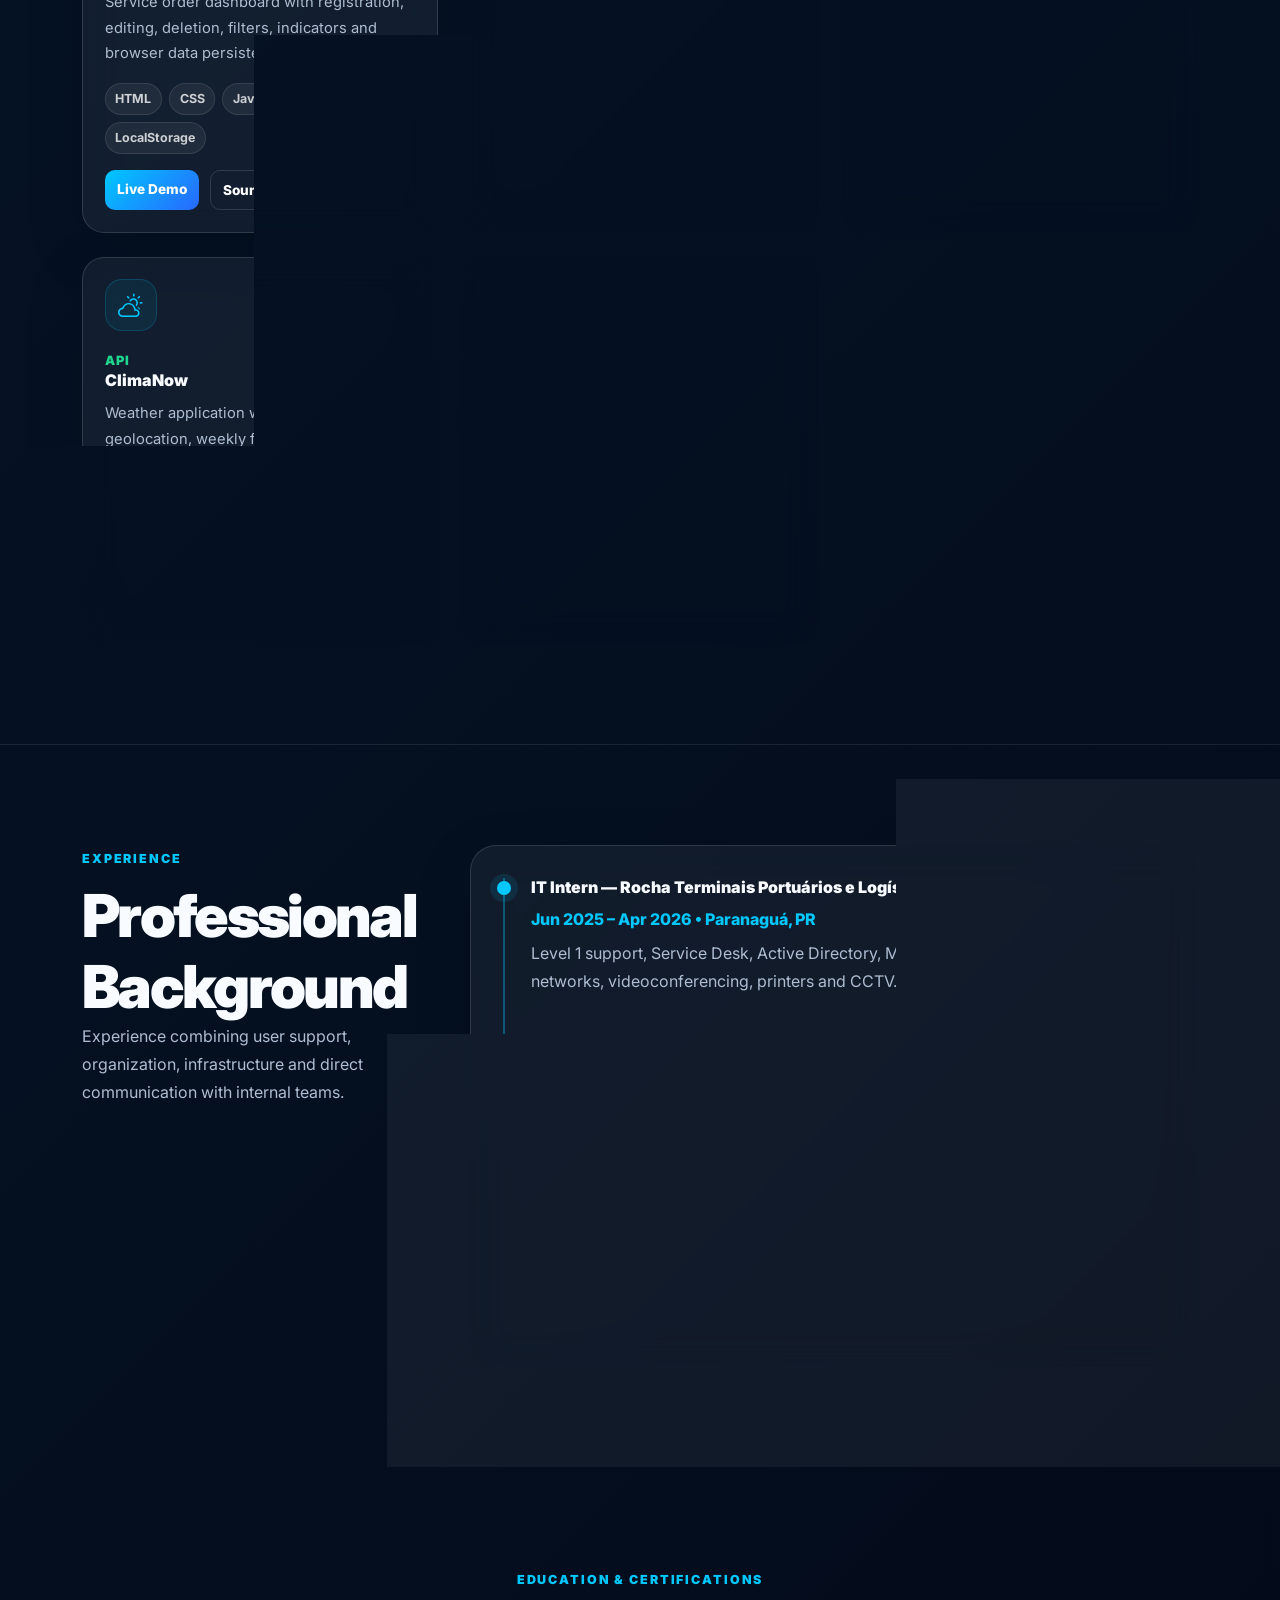
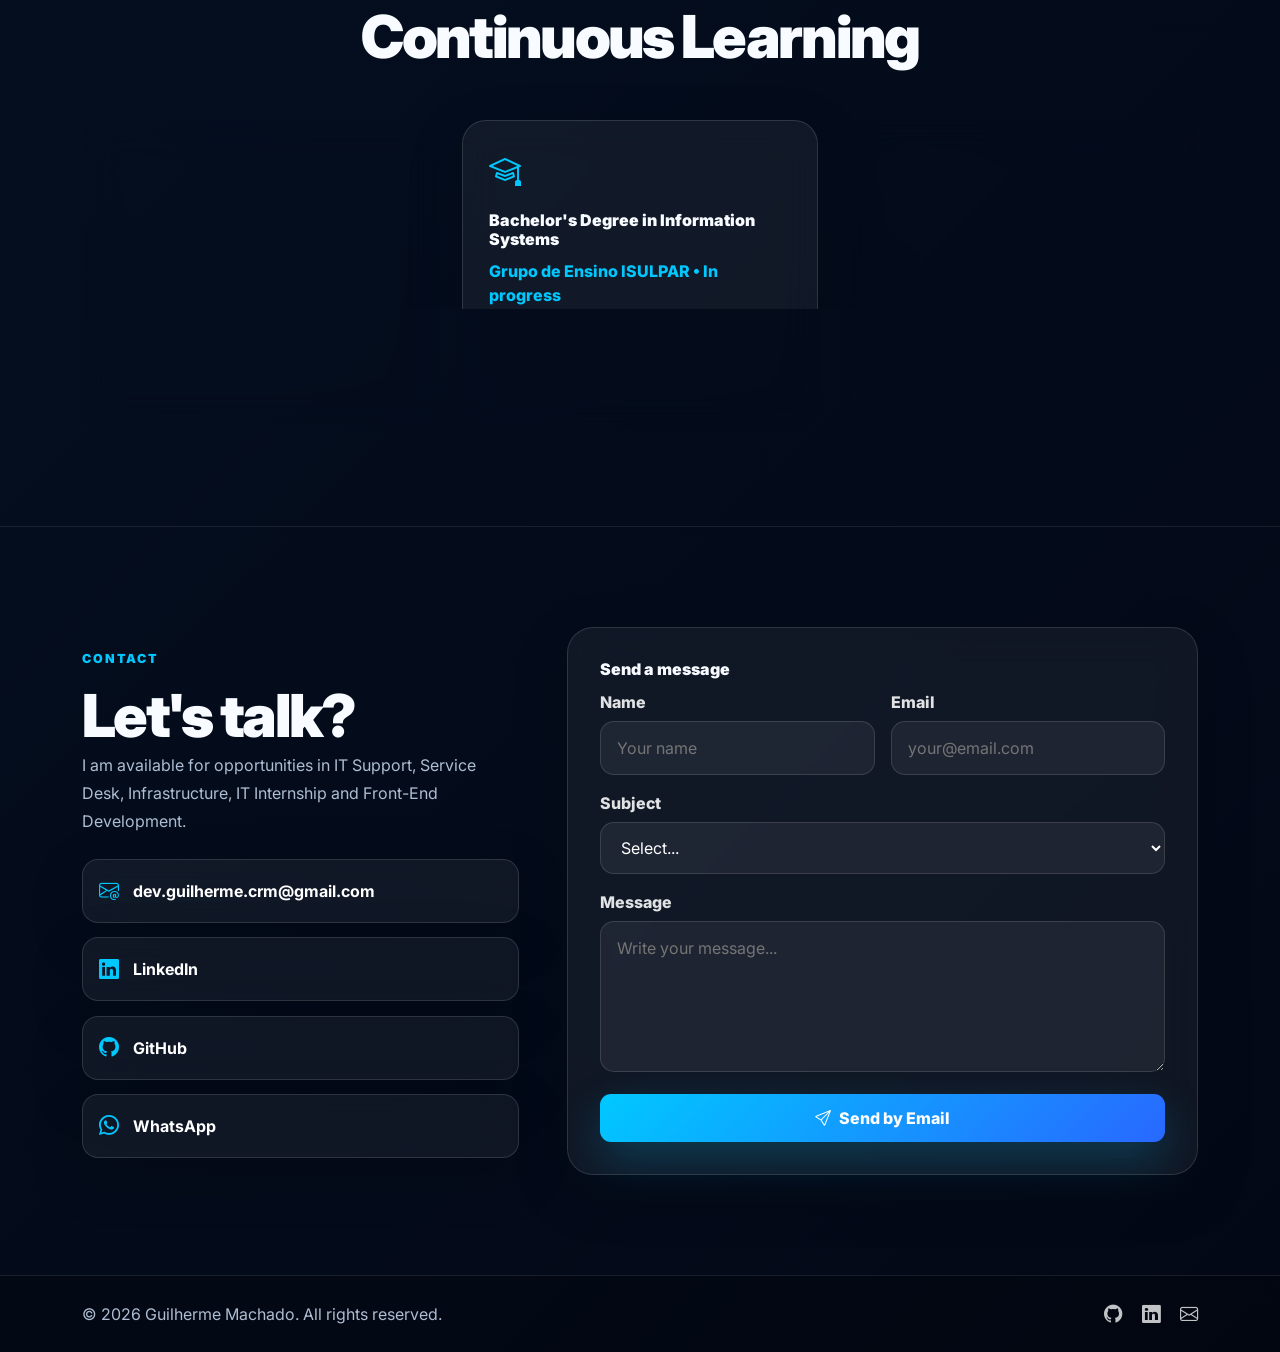
==== commit d614b1da: "Add files via upload" ====
--- a/index.html
+++ b/index.html
@@ -1,775 +1,455 @@
 <!DOCTYPE html>
-<html lang="pt-BR" data-bs-theme="dark">
+<html lang="en" data-bs-theme="dark">
 <head>
   <meta charset="UTF-8" />
   <meta name="viewport" content="width=device-width, initial-scale=1.0" />
-  <meta name="description" content="Portfólio profissional de Guilherme Machado — Suporte de TI, Service Desk e Desenvolvimento Front-End em formação." />
+  <meta name="description" content="Guilherme Machado portfolio — IT Support, Service Desk and Front-End Development." />
   <meta name="author" content="Guilherme Machado" />
-  <title>Guilherme Machado | Suporte de TI & Front-End</title>
-
-  <!-- Bootstrap -->
-  <link href="https://cdn.jsdelivr.net/npm/bootstrap@5.3.3/dist/css/bootstrap.min.css" rel="stylesheet" />
-
-  <!-- Bootstrap Icons -->
-  <link href="https://cdn.jsdelivr.net/npm/bootstrap-icons@1.11.3/font/bootstrap-icons.css" rel="stylesheet" />
-
-  <!-- Google Fonts -->
+  <title>Guilherme Machado | IT Support & Front-End Development</title>
+
   <link rel="preconnect" href="https://fonts.googleapis.com" />
   <link rel="preconnect" href="https://fonts.gstatic.com" crossorigin />
   <link href="https://fonts.googleapis.com/css2?family=Inter:wght@300;400;500;600;700;800;900&display=swap" rel="stylesheet" />
 
-  <!-- CSS principal -->
+  <link href="https://cdn.jsdelivr.net/npm/bootstrap@5.3.3/dist/css/bootstrap.min.css" rel="stylesheet" />
+  <link href="https://cdn.jsdelivr.net/npm/bootstrap-icons@1.11.3/font/bootstrap-icons.min.css" rel="stylesheet" />
+  <link href="https://cdnjs.cloudflare.com/ajax/libs/font-awesome/6.5.2/css/all.min.css" rel="stylesheet" />
+
   <link rel="stylesheet" href="style.css" />
 </head>
 
 <body data-bs-spy="scroll" data-bs-target="#mainNavbar" data-bs-offset="90" tabindex="0">
-  <!-- Navbar -->
-  <nav id="mainNavbar" class="navbar navbar-expand-lg fixed-top navbar-dark">
-    <div class="container">
-      <a class="navbar-brand d-flex align-items-center gap-2" href="#inicio" aria-label="Início">
-        <span class="brand-mark">G</span>
-        <span>DEV Gui<span class="text-info">CRM</span></span>
+  <nav id="mainNavbar" class="navbar navbar-expand-lg fixed-top navbar-dark portfolio-navbar">
+    <div class="container-fluid px-3 px-lg-5">
+      <a class="navbar-brand brand" href="#home" aria-label="Go to home">
+        <span>DEV</span> <strong>GuiCRM</strong>
       </a>
 
-      <button class="navbar-toggler border-0" type="button" data-bs-toggle="offcanvas" data-bs-target="#mobileMenu" aria-controls="mobileMenu" aria-label="Abrir menu">
+      <button class="navbar-toggler border-0" type="button" data-bs-toggle="offcanvas" data-bs-target="#mobileMenu" aria-controls="mobileMenu" aria-label="Open menu">
         <span class="navbar-toggler-icon"></span>
       </button>
 
       <div class="collapse navbar-collapse" id="navbarContent">
-        <ul class="navbar-nav ms-auto align-items-lg-center gap-lg-2">
-          <li class="nav-item"><a class="nav-link" href="#inicio">Início</a></li>
-          <li class="nav-item"><a class="nav-link" href="#sobre">Sobre</a></li>
-
-          <li class="nav-item dropdown">
-            <a class="nav-link dropdown-toggle" href="#" role="button" data-bs-toggle="dropdown" aria-expanded="false">
-              Áreas
-            </a>
+        <ul class="navbar-nav mx-auto gap-lg-3">
+          <li class="nav-item"><a class="nav-link active" href="#home">Home</a></li>
+          <li class="nav-item"><a class="nav-link" href="#about">About</a></li>
+          <li class="nav-item"><a class="nav-link" href="#skills">Skills</a></li>
+          <li class="nav-item"><a class="nav-link" href="#projects">Projects</a></li>
+          <li class="nav-item"><a class="nav-link" href="#experience">Experience</a></li>
+          <li class="nav-item"><a class="nav-link" href="#certifications">Certifications</a></li>
+          <li class="nav-item"><a class="nav-link" href="#contact">Contact</a></li>
+        </ul>
+
+        <div class="d-none d-lg-flex align-items-center gap-3">
+          <div class="dropdown">
+            <button class="btn btn-language dropdown-toggle" type="button" data-bs-toggle="dropdown" aria-expanded="false">
+              <i class="bi bi-globe2 me-1"></i> EN
+            </button>
             <ul class="dropdown-menu dropdown-menu-end">
-              <li><a class="dropdown-item" href="#habilidades"><i class="bi bi-code-slash me-2"></i>Habilidades</a></li>
-              <li><a class="dropdown-item" href="#experiencia"><i class="bi bi-briefcase me-2"></i>Experiência</a></li>
-              <li><a class="dropdown-item" href="#certificacoes"><i class="bi bi-patch-check me-2"></i>Certificações</a></li>
-              <li><hr class="dropdown-divider" /></li>
-              <li><a class="dropdown-item" href="#servicos"><i class="bi bi-tools me-2"></i>Serviços</a></li>
+              <li><a class="dropdown-item active" href="index.html">English</a></li>
+              <li><a class="dropdown-item" href="pt-br.html">Português</a></li>
             </ul>
-          </li>
-
-          <li class="nav-item"><a class="nav-link" href="#projetos">Projetos</a></li>
-          <li class="nav-item"><a class="nav-link" href="#contato">Contato</a></li>
-        </ul>
-
-        <div class="ms-lg-3 d-none d-lg-flex gap-2">
-          <button class="btn btn-sm btn-custom-outline" data-bs-toggle="modal" data-bs-target="#quickContactModal">
-            <i class="bi bi-send me-1"></i> Fale comigo
-          </button>
+          </div>
+          <a class="btn btn-download" href="assets/guilherme-machado-resume.pdf" download>
+            <i class="bi bi-download me-2"></i>Download CV
+          </a>
         </div>
       </div>
     </div>
   </nav>
 
-  <!-- Mobile Offcanvas -->
-  <div class="offcanvas offcanvas-end text-bg-dark" tabindex="-1" id="mobileMenu" aria-labelledby="mobileMenuLabel">
+  <div class="offcanvas offcanvas-end" tabindex="-1" id="mobileMenu" aria-labelledby="mobileMenuLabel">
     <div class="offcanvas-header">
-      <h5 class="offcanvas-title fw-bold" id="mobileMenuLabel">DEV GuiCRM</h5>
-      <button type="button" class="btn-close btn-close-white" data-bs-dismiss="offcanvas" aria-label="Fechar"></button>
+      <h5 class="offcanvas-title brand" id="mobileMenuLabel"><span>DEV</span> <strong>GuiCRM</strong></h5>
+      <button type="button" class="btn-close btn-close-white" data-bs-dismiss="offcanvas" aria-label="Close"></button>
     </div>
     <div class="offcanvas-body">
-      <div class="d-grid gap-2">
-        <a class="btn btn-custom-outline text-start" href="#inicio" data-bs-dismiss="offcanvas"><i class="bi bi-house me-2"></i>Início</a>
-        <a class="btn btn-custom-outline text-start" href="#sobre" data-bs-dismiss="offcanvas"><i class="bi bi-person me-2"></i>Sobre</a>
-        <a class="btn btn-custom-outline text-start" href="#habilidades" data-bs-dismiss="offcanvas"><i class="bi bi-stars me-2"></i>Habilidades</a>
-        <a class="btn btn-custom-outline text-start" href="#projetos" data-bs-dismiss="offcanvas"><i class="bi bi-folder2-open me-2"></i>Projetos</a>
-        <a class="btn btn-custom-outline text-start" href="#experiencia" data-bs-dismiss="offcanvas"><i class="bi bi-briefcase me-2"></i>Experiência</a>
-        <a class="btn btn-custom-outline text-start" href="#contato" data-bs-dismiss="offcanvas"><i class="bi bi-envelope me-2"></i>Contato</a>
+      <div class="d-grid gap-2 mobile-links">
+        <a href="#home" data-bs-dismiss="offcanvas">Home</a>
+        <a href="#about" data-bs-dismiss="offcanvas">About</a>
+        <a href="#skills" data-bs-dismiss="offcanvas">Skills</a>
+        <a href="#projects" data-bs-dismiss="offcanvas">Projects</a>
+        <a href="#experience" data-bs-dismiss="offcanvas">Experience</a>
+        <a href="#certifications" data-bs-dismiss="offcanvas">Certifications</a>
+        <a href="#contact" data-bs-dismiss="offcanvas">Contact</a>
+      </div>
+      <div class="d-grid gap-2 mt-4">
+        <a class="btn btn-language" href="pt-br.html"><i class="bi bi-globe2 me-1"></i> Português</a>
+        <a class="btn btn-download" href="assets/guilherme-machado-resume.pdf" download><i class="bi bi-download me-2"></i>Download CV</a>
       </div>
     </div>
   </div>
 
-  <!-- Hero -->
-  <header id="inicio" class="hero">
-    <div class="container">
-      <div class="row align-items-center g-5">
-        <div class="col-lg-7 reveal">
-          <span class="status-pill mb-4"><i class="bi bi-circle-fill small"></i> Disponível para oportunidades</span>
-          <h1 class="hero-title mb-4">
-            Guilherme Machado<br />
-            <span class="gradient-text">Suporte de TI & Front-End</span>
-          </h1>
-          <p class="hero-subtitle mb-4">
-            Estudante de Sistemas de Informação com experiência prática em suporte técnico, infraestrutura, Service Desk, Active Directory, Microsoft 365 e foco em desenvolvimento Front-End com HTML, CSS, JavaScript e TypeScript.
-          </p>
-
-          <div class="d-flex flex-wrap gap-3 mb-4">
-            <a href="#projetos" class="btn btn-custom-primary"><i class="bi bi-folder2-open me-2"></i>Ver projetos</a>
-            <a href="#contato" class="btn btn-custom-outline"><i class="bi bi-chat-dots me-2"></i>Entrar em contato</a>
-            <a href="Currículo_Guilherme.pdf" class="btn btn-custom-outline" download><i class="bi bi-download me-2"></i>Baixar CV</a>
-          </div>
-
-          <div class="d-flex flex-wrap align-items-center">
-            <span class="tech-badge"><i class="bi bi-code-slash"></i> HTML</span>
-            <span class="tech-badge"><i class="bi bi-braces"></i> CSS</span>
-            <span class="tech-badge"><i class="bi bi-filetype-js"></i> JavaScript</span>
-            <span class="tech-badge"><i class="bi bi-filetype-tsx"></i> TypeScript</span>
-            <span class="tech-badge"><i class="bi bi-microsoft"></i> Microsoft 365</span>
-          </div>
-        </div>
-
-        <div class="col-lg-5 reveal">
-          <div class="glass-card hero-card p-4 p-md-5 floating-card">
-            <div class="position-relative">
-<video 
-  class="img-fluid rounded-4 mb-4 hero-video"
-  autoplay
-  muted
-  playsinline
-  poster="Video Project 1.mp4"
->
-  <source src="Video Project 1.mp4" type="video/mp4">
-  Seu navegador não suporta vídeo.
-</video>              <div class="position-absolute top-0 end-0 m-3 badge rounded-pill text-bg-info text-dark fw-bold">
-                DEV GuiCRM
-              </div>
-            </div>
-
-            <div class="d-flex align-items-center gap-3 mb-3">
-              <img class="profile-avatar" src="Fot Perfil.jpeg" alt="Foto de perfil" onerror="this.src='https://images.unsplash.com/photo-1519085360753-af0119f7cbe7?q=80&w=400&auto=format&fit=crop'" />
-              <div>
-                <h2 class="h4 fw-black mb-1">Guilherme Machado</h2>
-                <p class="text-secondary mb-0">• Paranaguá, Paraná</p>
-              </div>
-            </div>
-
-            <div class="row g-3 mt-2">
-              <div class="col-6">
-                <div class="p-3 rounded-4 bg-white bg-opacity-10 border border-white border-opacity-10">
-                  <div class="h3 fw-black mb-0">3+</div>
-                  <small class="text-secondary">anos em TI/Admin</small>
+  <main>
+    <section id="home" class="hero-section section-border">
+      <div class="container-fluid px-3 px-lg-5">
+        <div class="row align-items-center min-vh-100 g-5">
+          <div class="col-lg-6 col-xl-5 offset-xl-1 reveal">
+            <div class="availability-badge mb-4">
+              <span></span> Available for opportunities
+            </div>
+
+            <h1 class="hero-title">
+              Guilherme<br />Machado
+            </h1>
+
+            <h2 class="hero-role gradient-text">
+              IT Support | Service Desk | Front-End Development
+            </h2>
+
+            <p class="hero-description mt-4">
+              Information Systems student with hands-on experience in IT support, infrastructure, Service Desk, Active Directory, Microsoft 365 and user support. Focused on building clean, responsive and efficient web interfaces.
+            </p>
+
+            <div class="hero-actions d-flex flex-wrap gap-3 mt-4">
+              <a href="#projects" class="btn btn-main"><i class="bi bi-folder2-open me-2"></i>View Projects</a>
+              <a href="#contact" class="btn btn-ghost"><i class="bi bi-chat-dots me-2"></i>Contact Me</a>
+              <a href="assets/guilherme-machado-resume.pdf" class="btn btn-ghost" download><i class="bi bi-download me-2"></i>Download CV</a>
+            </div>
+
+            <div class="tech-stack d-flex flex-wrap gap-2 mt-4">
+              <span><i class="fa-brands fa-html5 html"></i> HTML</span>
+              <span><i class="fa-brands fa-css3-alt css"></i> CSS</span>
+              <span><i class="fa-brands fa-js js"></i> JavaScript</span>
+              <span><i class="fa-solid fa-code ts"></i> TypeScript</span>
+              <span><i class="fa-brands fa-microsoft ms"></i> Microsoft 365</span>
+            </div>
+          </div>
+
+          <div class="col-lg-6 reveal">
+            <div class="hero-profile-card floating-card">
+              <div class="hero-media position-relative">
+                <img
+                  class="hero-video"
+                  src="assets/hero-illustration.png"
+                  alt="Developer illustration"
+                />
+
+                <div class="hero-card-badge">
+                  DEV GuiCRM
                 </div>
               </div>
-              <div class="col-6">
-                <div class="p-3 rounded-4 bg-white bg-opacity-10 border border-white border-opacity-10">
-                  <div class="h3 fw-black mb-0">5+</div>
-                  <small class="text-secondary">áreas técnicas</small>
+
+              <div class="hero-profile-info">
+                <img class="profile-avatar" src="assets/profile.jpeg" alt="Guilherme Machado profile photo" />
+                <div>
+                  <h2>Guilherme Machado</h2>
+                  <p><span>•</span> Paranaguá, Paraná</p>
                 </div>
               </div>
-            </div>
-          </div>
-        </div>
-      </div>
-    </div>
-  </header>
-
-  <!-- Sobre -->
-  <section id="sobre" class="section-padding">
-    <div class="container">
-      <div class="row align-items-center g-5">
-        <div class="col-lg-5 reveal">
-          <div class="glass-card p-4">
-            <div class="icon-box mb-4"><i class="bi bi-person-workspace"></i></div>
-            <h2 class="fw-black mb-3">Perfil profissional</h2>
-            <p class="section-description mb-4">
-              Uma base sólida em suporte técnico e infraestrutura, somada ao desenvolvimento contínuo em Front-End.
-            </p>
-
-            <div class="accordion" id="aboutAccordion">
-              <div class="accordion-item">
-                <h3 class="accordion-header">
-                  <button class="accordion-button" type="button" data-bs-toggle="collapse" data-bs-target="#aboutOne" aria-expanded="true" aria-controls="aboutOne">
-                    Foco atual
-                  </button>
-                </h3>
-                <div id="aboutOne" class="accordion-collapse collapse show" data-bs-parent="#aboutAccordion">
-                  <div class="accordion-body text-secondary">
-                    Desenvolvimento Front-End, criação de interfaces responsivas e evolução em JavaScript, TypeScript e boas práticas web.
+
+              <div class="row g-3 mt-2">
+                <div class="col-6">
+                  <div class="hero-stat-card">
+                    <strong>3+</strong>
+                    <small>years in IT/Admin</small>
                   </div>
                 </div>
-              </div>
-
-              <div class="accordion-item">
-                <h3 class="accordion-header">
-                  <button class="accordion-button collapsed" type="button" data-bs-toggle="collapse" data-bs-target="#aboutTwo" aria-expanded="false" aria-controls="aboutTwo">
-                    Experiência prática
-                  </button>
-                </h3>
-                <div id="aboutTwo" class="accordion-collapse collapse" data-bs-parent="#aboutAccordion">
-                  <div class="accordion-body text-secondary">
-                    Suporte Nível 1, Service Desk, manutenção de computadores, redes, impressoras, Active Directory, Microsoft 365 e atendimento ao usuário.
+                <div class="col-6">
+                  <div class="hero-stat-card">
+                    <strong>5+</strong>
+                    <small>technical areas</small>
                   </div>
                 </div>
               </div>
-
-              <div class="accordion-item">
-                <h3 class="accordion-header">
-                  <button class="accordion-button collapsed" type="button" data-bs-toggle="collapse" data-bs-target="#aboutThree" aria-expanded="false" aria-controls="aboutThree">
-                    Objetivo
-                  </button>
-                </h3>
-                <div id="aboutThree" class="accordion-collapse collapse" data-bs-parent="#aboutAccordion">
-                  <div class="accordion-body text-secondary">
-                    Atuar em oportunidades de Suporte de TI, Service Desk, Infraestrutura, Estágio em TI ou Desenvolvimento Front-End Júnior.
-                  </div>
-                </div>
-              </div>
-            </div>
-          </div>
-        </div>
-
-        <div class="col-lg-7 reveal">
-          <span class="section-label">Sobre mim</span>
-          <h2 class="section-title mt-2 mb-4">Tecnologia com prática, organização e evolução constante.</h2>
-          <p class="section-description">
-            Sou estudante de Sistemas de Informação e profissional de TI com experiência prática em suporte técnico, infraestrutura, atendimento ao usuário e rotinas administrativas. Minha trajetória me ajudou a desenvolver comunicação, resolução de problemas e visão prática sobre as necessidades reais das empresas.
-          </p>
-          <p class="section-description">
-            Atualmente direciono meus estudos para Desenvolvimento Front-End, criando páginas e interfaces com HTML, CSS, JavaScript, TypeScript e Bootstrap. Busco unir minha experiência em suporte com a construção de soluções digitais funcionais, modernas e bem organizadas.
-          </p>
-
-          <div class="row g-3 mt-3">
-            <div class="col-md-4">
-              <div class="glass-card p-4 h-100">
-                <div class="icon-box mb-3"><i class="bi bi-headset"></i></div>
-                <h3 class="h5 fw-bold">Suporte</h3>
-                <p class="text-secondary mb-0">Atendimento, diagnóstico e resolução de problemas técnicos.</p>
-              </div>
-            </div>
-            <div class="col-md-4">
-              <div class="glass-card p-4 h-100">
-                <div class="icon-box mb-3"><i class="bi bi-diagram-3"></i></div>
-                <h3 class="h5 fw-bold">Infraestrutura</h3>
-                <p class="text-secondary mb-0">Redes, equipamentos, impressoras, usuários e acessos.</p>
-              </div>
-            </div>
-            <div class="col-md-4">
-              <div class="glass-card p-4 h-100">
-                <div class="icon-box mb-3"><i class="bi bi-window-stack"></i></div>
-                <h3 class="h5 fw-bold">Front-End</h3>
-                <p class="text-secondary mb-0">Interfaces responsivas com foco em experiência do usuário.</p>
-              </div>
-            </div>
-          </div>
-        </div>
-      </div>
-    </div>
-  </section>
-
-  <!-- Habilidades -->
-  <section id="habilidades" class="section-padding bg-black bg-opacity-10">
-    <div class="container">
-      <div class="text-center mb-5 reveal">
-        <span class="section-label">Habilidades</span>
-        <h2 class="section-title mt-2">Competências técnicas</h2>
-        <p class="section-description mx-auto" style="max-width: 720px;">
-          Principais conhecimentos utilizados em suporte, infraestrutura e desenvolvimento web.
-        </p>
-      </div>
-
-      <div class="row g-4">
-        <div class="col-md-6 col-lg-4 reveal">
-          <div class="glass-card skill-card p-4 h-100">
-            <div class="d-flex justify-content-between align-items-center mb-3">
-              <h3 class="h5 fw-bold mb-0"><i class="bi bi-code-slash text-info me-2"></i>HTML/CSS</h3>
-              <span class="text-info fw-bold">85%</span>
-            </div>
-            <div class="progress"><div class="progress-bar" style="width: 85%"></div></div>
-          </div>
-        </div>
-
-        <div class="col-md-6 col-lg-4 reveal">
-          <div class="glass-card skill-card p-4 h-100">
-            <div class="d-flex justify-content-between align-items-center mb-3">
-              <h3 class="h5 fw-bold mb-0"><i class="bi bi-filetype-js text-info me-2"></i>JavaScript</h3>
-              <span class="text-info fw-bold">70%</span>
-            </div>
-            <div class="progress"><div class="progress-bar" style="width: 70%"></div></div>
-          </div>
-        </div>
-
-        <div class="col-md-6 col-lg-4 reveal">
-          <div class="glass-card skill-card p-4 h-100">
-            <div class="d-flex justify-content-between align-items-center mb-3">
-              <h3 class="h5 fw-bold mb-0"><i class="bi bi-bootstrap text-info me-2"></i>Bootstrap</h3>
-              <span class="text-info fw-bold">78%</span>
-            </div>
-            <div class="progress"><div class="progress-bar" style="width: 78%"></div></div>
-          </div>
-        </div>
-
-        <div class="col-md-6 col-lg-4 reveal">
-          <div class="glass-card skill-card p-4 h-100">
-            <div class="d-flex justify-content-between align-items-center mb-3">
-              <h3 class="h5 fw-bold mb-0"><i class="bi bi-headset text-info me-2"></i>Suporte Técnico</h3>
-              <span class="text-info fw-bold">90%</span>
-            </div>
-            <div class="progress"><div class="progress-bar" style="width: 90%"></div></div>
-          </div>
-        </div>
-
-        <div class="col-md-6 col-lg-4 reveal">
-          <div class="glass-card skill-card p-4 h-100">
-            <div class="d-flex justify-content-between align-items-center mb-3">
-              <h3 class="h5 fw-bold mb-0"><i class="bi bi-microsoft text-info me-2"></i>Microsoft 365</h3>
-              <span class="text-info fw-bold">82%</span>
-            </div>
-            <div class="progress"><div class="progress-bar" style="width: 82%"></div></div>
-          </div>
-        </div>
-
-        <div class="col-md-6 col-lg-4 reveal">
-          <div class="glass-card skill-card p-4 h-100">
-            <div class="d-flex justify-content-between align-items-center mb-3">
-              <h3 class="h5 fw-bold mb-0"><i class="bi bi-person-gear text-info me-2"></i>Active Directory</h3>
-              <span class="text-info fw-bold">76%</span>
-            </div>
-            <div class="progress"><div class="progress-bar" style="width: 76%"></div></div>
-          </div>
-        </div>
-      </div>
-    </div>
-  </section>
-
-  <!-- Serviços -->
-  <section id="servicos" class="section-padding">
-    <div class="container">
-      <div class="row align-items-end mb-5">
-        <div class="col-lg-7 reveal">
-          <span class="section-label">Serviços</span>
-          <h2 class="section-title mt-2">Como posso ajudar</h2>
-        </div>
-        <div class="col-lg-5 reveal">
-          <p class="section-description mb-0">Serviços que combinam minha vivência em suporte técnico com meu desenvolvimento em tecnologia web.</p>
-        </div>
-      </div>
-
-      <div class="row g-4">
-        <div class="col-md-6 col-lg-3 reveal">
-          <div class="glass-card p-4 h-100">
-            <div class="icon-box mb-4"><i class="bi bi-tools"></i></div>
-            <h3 class="h5 fw-bold">Suporte Técnico</h3>
-            <p class="text-secondary">Atendimento, diagnóstico e solução de problemas em computadores, sistemas e periféricos.</p>
-          </div>
-        </div>
-        <div class="col-md-6 col-lg-3 reveal">
-          <div class="glass-card p-4 h-100">
-            <div class="icon-box mb-4"><i class="bi bi-pc-display-horizontal"></i></div>
-            <h3 class="h5 fw-bold">Manutenção</h3>
-            <p class="text-secondary">Configuração, instalação de softwares, organização e apoio em equipamentos de informática.</p>
-          </div>
-        </div>
-        <div class="col-md-6 col-lg-3 reveal">
-          <div class="glass-card p-4 h-100">
-            <div class="icon-box mb-4"><i class="bi bi-router"></i></div>
-            <h3 class="h5 fw-bold">Redes</h3>
-            <p class="text-secondary">Suporte básico a redes físicas e lógicas, conectividade e equipamentos corporativos.</p>
-          </div>
-        </div>
-        <div class="col-md-6 col-lg-3 reveal">
-          <div class="glass-card p-4 h-100">
-            <div class="icon-box mb-4"><i class="bi bi-window-fullscreen"></i></div>
-            <h3 class="h5 fw-bold">Desenvolvimento Web</h3>
-            <p class="text-secondary">Criação de páginas simples, responsivas, modernas e adaptadas para apresentação profissional.</p>
-          </div>
-        </div>
-      </div>
-    </div>
-  </section>
-
-  <!-- Projetos -->
-   <section id="projetos" class="section-padding bg-black bg-opacity-10">
-    <div class="container">
-      <div class="text-center mb-4 reveal">
-        <span class="section-label">Projetos</span>
-        <h2 class="section-title mt-2">Portfólio de projetos</h2>
-        <p class="section-description mx-auto" style="max-width: 760px;">
-          Projetos desenvolvidos para praticar interfaces responsivas, JavaScript, consumo de API, formulários, dashboards, páginas comerciais e aplicações com foco em experiência do usuário.
-        </p>
-      </div>
-
-      <div class="d-flex flex-wrap justify-content-center gap-2 mb-5 reveal" role="group" aria-label="Filtros de projeto">
-        <button class="filter-btn active" data-filter="all">Todos</button>
-        <button class="filter-btn" data-filter="landing">Landing Pages</button>
-        <button class="filter-btn" data-filter="app">Apps JS</button>
-        <button class="filter-btn" data-filter="dashboard">Dashboards</button>
-        <button class="filter-btn" data-filter="portfolio">Portfólio</button>
-      </div>
-
-      <div class="row g-4" id="projectsGrid">
-        <div class="col-md-6 col-lg-4 project-item reveal" data-category="landing">
-          <div class="glass-card project-card">
-            <div class="project-thumb"><i class="bi bi-tools"></i></div>
-            <div class="p-4">
-              <div class="d-flex justify-content-between align-items-start gap-2 mb-3">
-                <h3 class="h5 fw-bold mb-0">DH Manutenções</h3>
-                <span class="badge text-bg-info text-dark">Landing Page</span>
-              </div>
-              <p class="text-secondary">Site empresarial responsivo para prestadora de serviços, com apresentação de serviços, galeria, contato e agendamento integrado ao WhatsApp.</p>
-              <div class="mb-3">
-                <span class="tech-badge">HTML</span>
-                <span class="tech-badge">CSS</span>
-                <span class="tech-badge">JavaScript</span>
-                <span class="tech-badge">WhatsApp</span>
-              </div>
-              <div class="d-flex gap-2 flex-wrap">
-                <a class="btn btn-sm btn-custom-primary" href="https://devguicrm.github.io/DH-Manutencoes/" target="_blank" rel="noopener"><i class="bi bi-eye me-1"></i>Demo</a>
-                <a class="btn btn-sm btn-custom-outline" href="https://github.com/devguicrm/DH-Manutencoes" target="_blank" rel="noopener"><i class="bi bi-github me-1"></i>Código</a>
-              </div>
-            </div>
-          </div>
-        </div>
-
-        <div class="col-md-6 col-lg-4 project-item reveal" data-category="landing">
-          <div class="glass-card project-card">
-            <div class="project-thumb"><i class="bi bi-car-front"></i></div>
-            <div class="p-4">
-              <div class="d-flex justify-content-between align-items-start gap-2 mb-3">
-                <h3 class="h5 fw-bold mb-0">Lancer Club CWB</h3>
-                <span class="badge text-bg-info text-dark">Landing Page</span>
-              </div>
-              <p class="text-secondary">Página automotiva responsiva com visual escuro, galeria, carrossel de fotos, seção de eventos e navegação moderna.</p>
-              <div class="mb-3">
-                <span class="tech-badge">HTML</span>
-                <span class="tech-badge">CSS</span>
-                <span class="tech-badge">JavaScript</span>
-                <span class="tech-badge">Bootstrap</span>
-              </div>
-              <div class="d-flex gap-2 flex-wrap">
-                <a class="btn btn-sm btn-custom-primary" href="https://devguicrm.github.io/Lancer-Club-CWB/" target="_blank" rel="noopener"><i class="bi bi-eye me-1"></i>Demo</a>
-                <a class="btn btn-sm btn-custom-outline" href="https://github.com/devguicrm/Lancer-Club-CWB" target="_blank" rel="noopener"><i class="bi bi-github me-1"></i>Código</a>
-              </div>
-            </div>
-          </div>
-        </div>
-
-        <div class="col-md-6 col-lg-4 project-item reveal" data-category="landing">
-          <div class="glass-card project-card">
-            <div class="project-thumb"><i class="bi bi-buildings"></i></div>
-            <div class="p-4">
-              <div class="d-flex justify-content-between align-items-start gap-2 mb-3">
-                <h3 class="h5 fw-bold mb-0">Eckó Arquitetura</h3>
-                <span class="badge text-bg-info text-dark">Landing Page</span>
-              </div>
-              <p class="text-secondary">Site institucional para arquitetura, com foco em apresentação profissional, serviços, layout moderno e responsivo.</p>
-              <div class="mb-3">
-                <span class="tech-badge">HTML</span>
-                <span class="tech-badge">CSS</span>
-                <span class="tech-badge">JavaScript</span>
-              </div>
-              <div class="d-flex gap-2 flex-wrap">
-                <a class="btn btn-sm btn-custom-primary" href="https://devguicrm.github.io/Ecko-arquitetura/" target="_blank" rel="noopener"><i class="bi bi-eye me-1"></i>Demo</a>
-                <a class="btn btn-sm btn-custom-outline" href="https://github.com/devguicrm/Ecko-arquitetura" target="_blank" rel="noopener"><i class="bi bi-github me-1"></i>Código</a>
-              </div>
-            </div>
-          </div>
-        </div>
-
-        <div class="col-md-6 col-lg-4 project-item reveal" data-category="dashboard">
-          <div class="glass-card project-card">
-            <div class="project-thumb"><i class="bi bi-kanban"></i></div>
-            <div class="p-4">
-              <div class="d-flex justify-content-between align-items-start gap-2 mb-3">
-                <h3 class="h5 fw-bold mb-0">ServiceControl</h3>
-                <span class="badge text-bg-success">Dashboard</span>
-              </div>
-              <p class="text-secondary">Dashboard de ordens de serviço com cadastro, edição, exclusão, filtros, indicadores e persistência de dados no navegador.</p>
-              <div class="mb-3">
-                <span class="tech-badge">HTML</span>
-                <span class="tech-badge">CSS</span>
-                <span class="tech-badge">JavaScript</span>
-                <span class="tech-badge">LocalStorage</span>
-              </div>
-              <div class="d-flex gap-2 flex-wrap">
-                <a class="btn btn-sm btn-custom-primary" href="https://devguicrm.github.io/Dashboard-Controle-de-servicos-empresariais/" target="_blank" rel="noopener"><i class="bi bi-eye me-1"></i>Demo</a>
-                <a class="btn btn-sm btn-custom-outline" href="https://github.com/devguicrm/Dashboard-Controle-de-servicos-empresariais" target="_blank" rel="noopener"><i class="bi bi-github me-1"></i>Código</a>
-              </div>
-            </div>
-          </div>
-        </div>
-
-        <div class="col-md-6 col-lg-4 project-item reveal" data-category="app">
-          <div class="glass-card project-card">
-            <div class="project-thumb"><i class="bi bi-basket"></i></div>
-            <div class="p-4">
-              <div class="d-flex justify-content-between align-items-start gap-2 mb-3">
-                <h3 class="h5 fw-bold mb-0">Menu Digital Delivery</h3>
-                <span class="badge text-bg-warning text-dark">App JS</span>
-              </div>
-              <p class="text-secondary">Cardápio digital com produtos dinâmicos, filtros, busca, carrinho, cálculo de total e envio do pedido pelo WhatsApp.</p>
-              <div class="mb-3">
-                <span class="tech-badge">HTML</span>
-                <span class="tech-badge">CSS</span>
-                <span class="tech-badge">JavaScript</span>
-                <span class="tech-badge">LocalStorage</span>
-              </div>
-              <div class="d-flex gap-2 flex-wrap">
-                <a class="btn btn-sm btn-custom-primary" href="https://devguicrm.github.io/Menu-Digital-e-Delivery/" target="_blank" rel="noopener"><i class="bi bi-eye me-1"></i>Demo</a>
-                <a class="btn btn-sm btn-custom-outline" href="https://github.com/devguicrm/Menu-Digital-e-Delivery" target="_blank" rel="noopener"><i class="bi bi-github me-1"></i>Código</a>
-              </div>
-            </div>
-          </div>
-        </div>
-
-        <div class="col-md-6 col-lg-4 project-item reveal" data-category="app">
-          <div class="glass-card project-card">
-            <div class="project-thumb"><i class="bi bi-shield-lock"></i></div>
-            <div class="p-4">
-              <div class="d-flex justify-content-between align-items-start gap-2 mb-3">
-                <h3 class="h5 fw-bold mb-0">AuthFlow</h3>
-                <span class="badge text-bg-warning text-dark">App JS</span>
-              </div>
-              <p class="text-secondary">Interface moderna de login e cadastro com validação de formulário, mostrar senha, força da senha e tema claro/escuro.</p>
-              <div class="mb-3">
-                <span class="tech-badge">HTML</span>
-                <span class="tech-badge">CSS</span>
-                <span class="tech-badge">JavaScript</span>
-                <span class="tech-badge">UI</span>
-              </div>
-              <div class="d-flex gap-2 flex-wrap">
-                <a class="btn btn-sm btn-custom-primary" href="https://devguicrm.github.io/Authflow-Login-e-Cadastro/" target="_blank" rel="noopener"><i class="bi bi-eye me-1"></i>Demo</a>
-                <a class="btn btn-sm btn-custom-outline" href="https://github.com/devguicrm/Authflow-Login-e-Cadastro" target="_blank" rel="noopener"><i class="bi bi-github me-1"></i>Código</a>
-              </div>
-            </div>
-          </div>
-        </div>
-
-        <div class="col-md-6 col-lg-4 project-item reveal" data-category="app">
-          <div class="glass-card project-card">
-            <div class="project-thumb"><i class="bi bi-cloud-sun"></i></div>
-            <div class="p-4">
-              <div class="d-flex justify-content-between align-items-start gap-2 mb-3">
-                <h3 class="h5 fw-bold mb-0">ClimaNow</h3>
-                <span class="badge text-bg-warning text-dark">API</span>
-              </div>
-              <p class="text-secondary">Aplicação de clima com busca por cidade, geolocalização, previsão semanal, dados por horário e consumo de API pública.</p>
-              <div class="mb-3">
-                <span class="tech-badge">HTML</span>
-                <span class="tech-badge">CSS</span>
-                <span class="tech-badge">JavaScript</span>
-                <span class="tech-badge">API</span>
-              </div>
-              <div class="d-flex gap-2 flex-wrap">
-                <a class="btn btn-sm btn-custom-primary" href="https://devguicrm.github.io/Clima-App/" target="_blank" rel="noopener"><i class="bi bi-eye me-1"></i>Demo</a>
-                <a class="btn btn-sm btn-custom-outline" href="https://github.com/devguicrm/Clima-App" target="_blank" rel="noopener"><i class="bi bi-github me-1"></i>Código</a>
-              </div>
-            </div>
-          </div>
-        </div>
-
-        <div class="col-md-6 col-lg-4 project-item reveal" data-category="app">
-          <div class="glass-card project-card">
-            <div class="project-thumb"><i class="bi bi-list-check"></i></div>
-            <div class="p-4">
-              <div class="d-flex justify-content-between align-items-start gap-2 mb-3">
-                <h3 class="h5 fw-bold mb-0">TaskFlow</h3>
-                <span class="badge text-bg-warning text-dark">App JS</span>
-              </div>
-              <p class="text-secondary">Lista de tarefas avançada com edição, exclusão, filtros por status, prioridade, categoria, busca e estatísticas.</p>
-              <div class="mb-3">
-                <span class="tech-badge">HTML</span>
-                <span class="tech-badge">CSS</span>
-                <span class="tech-badge">JavaScript</span>
-                <span class="tech-badge">LocalStorage</span>
-              </div>
-              <div class="d-flex gap-2 flex-wrap">
-                <a class="btn btn-sm btn-custom-primary" href="https://devguicrm.github.io/Taskflow/" target="_blank" rel="noopener"><i class="bi bi-eye me-1"></i>Demo</a>
-                <a class="btn btn-sm btn-custom-outline" href="https://github.com/devguicrm/Taskflow" target="_blank" rel="noopener"><i class="bi bi-github me-1"></i>Código</a>
-              </div>
-            </div>
-          </div>
-        </div>
-
-        
-      </div>
-    </div>
-  </section>
-
-  <!-- Experiência -->
-  <section id="experiencia" class="section-padding">
-    <div class="container">
-      <div class="row g-5">
-        <div class="col-lg-5 reveal">
-          <span class="section-label">Experiência</span>
-          <h2 class="section-title mt-2 mb-4">Trajetória profissional</h2>
-          <p class="section-description">
-            Experiências que unem atendimento, organização, suporte técnico, infraestrutura e contato direto com usuários e equipes.
-          </p>
-        </div>
-
-        <div class="col-lg-7 reveal">
-          <div class="glass-card p-4 p-md-5">
-            <div class="timeline">
+            </div>
+          </div>
+          </div>
+        </div>
+      </div>
+    </section>
+
+    <section id="about" class="about-preview section-padding section-border">
+      <div class="container-fluid px-3 px-lg-5">
+        <div class="row g-5 align-items-start">
+          <div class="col-lg-4 offset-xl-1 reveal">
+            <div class="section-heading mini">
+              <i class="bi bi-person-fill"></i>
+              <h2>About Me</h2>
+            </div>
+            <p>
+              I am an Information Systems student and IT professional with practical experience in technical support, infrastructure, user assistance and administrative routines.
+            </p>
+            <p>
+              My background in IT support helped me develop strong problem-solving skills, communication, organization and a solid understanding of business technology needs.
+            </p>
+            <p>
+              I am currently focusing on Front-End Development, building responsive and functional interfaces using HTML, CSS, JavaScript, TypeScript and Bootstrap.
+            </p>
+            <a href="#experience" class="btn btn-outline-clean mt-2">More about me <i class="bi bi-arrow-right ms-2"></i></a>
+          </div>
+
+          <div class="col-lg-7 col-xl-6 reveal">
+            <div class="section-heading mini">
+              <i class="bi bi-briefcase-fill"></i>
+              <h2>What I Do</h2>
+            </div>
+
+            <div class="row g-3 service-grid">
+              <div class="col-md-6 col-xl-4">
+                <article class="feature-card">
+                  <i class="bi bi-headset"></i>
+                  <h3>IT Support</h3>
+                  <p>User support, troubleshooting and incident resolution.</p>
+                </article>
+              </div>
+              <div class="col-md-6 col-xl-4">
+                <article class="feature-card">
+                  <i class="bi bi-pc-display-horizontal"></i>
+                  <h3>Service Desk</h3>
+                  <p>Experience with Service Desk routines and ITSM.</p>
+                </article>
+              </div>
+              <div class="col-md-6 col-xl-4">
+                <article class="feature-card">
+                  <i class="bi bi-server"></i>
+                  <h3>Infrastructure</h3>
+                  <p>Active Directory, accounts, permissions and network.</p>
+                </article>
+              </div>
+              <div class="col-md-6 col-xl-4">
+                <article class="feature-card">
+                  <i class="fa-brands fa-microsoft"></i>
+                  <h3>Microsoft 365</h3>
+                  <p>User management, applications, permissions and support.</p>
+                </article>
+              </div>
+              <div class="col-md-6 col-xl-4">
+                <article class="feature-card">
+                  <i class="bi bi-code-slash"></i>
+                  <h3>Front-End Development</h3>
+                  <p>Building modern interfaces with clean and responsive code.</p>
+                </article>
+              </div>
+              <div class="col-md-6 col-xl-4">
+                <article class="feature-card">
+                  <i class="bi bi-puzzle-fill"></i>
+                  <h3>Problem Solving</h3>
+                  <p>Analytical thinking and focus on efficient solutions.</p>
+                </article>
+              </div>
+            </div>
+          </div>
+        </div>
+      </div>
+    </section>
+
+    <section id="skills" class="section-padding">
+      <div class="container">
+        <div class="text-center mb-5 reveal">
+          <span class="section-label">Skills</span>
+          <h2 class="section-title">Technical Skills</h2>
+          <p class="section-text mx-auto">Core skills used across IT support, infrastructure and web development projects.</p>
+        </div>
+
+        <div class="row g-3">
+          <div class="col-md-6 col-lg-4 reveal"><div class="skill-card"><span>HTML / CSS</span><strong>85%</strong><div><i style="width:85%"></i></div></div></div>
+          <div class="col-md-6 col-lg-4 reveal"><div class="skill-card"><span>JavaScript</span><strong>70%</strong><div><i style="width:70%"></i></div></div></div>
+          <div class="col-md-6 col-lg-4 reveal"><div class="skill-card"><span>Bootstrap</span><strong>78%</strong><div><i style="width:78%"></i></div></div></div>
+          <div class="col-md-6 col-lg-4 reveal"><div class="skill-card"><span>IT Support</span><strong>90%</strong><div><i style="width:90%"></i></div></div></div>
+          <div class="col-md-6 col-lg-4 reveal"><div class="skill-card"><span>Microsoft 365</span><strong>82%</strong><div><i style="width:82%"></i></div></div></div>
+          <div class="col-md-6 col-lg-4 reveal"><div class="skill-card"><span>Active Directory</span><strong>76%</strong><div><i style="width:76%"></i></div></div></div>
+        </div>
+      </div>
+    </section>
+
+    <section id="projects" class="section-padding section-border">
+      <div class="container">
+        <div class="text-center mb-4 reveal">
+          <span class="section-label">Projects</span>
+          <h2 class="section-title">Featured Projects</h2>
+          <p class="section-text mx-auto">Projects created to practice responsive interfaces, JavaScript, APIs, forms, dashboards and real-world web solutions.</p>
+        </div>
+
+        <div class="project-filters d-flex flex-wrap justify-content-center gap-2 mb-5 reveal">
+          <button class="filter-btn active" data-filter="all">All</button>
+          <button class="filter-btn" data-filter="landing">Landing Pages</button>
+          <button class="filter-btn" data-filter="app">JS Apps</button>
+          <button class="filter-btn" data-filter="dashboard">Dashboards</button>
+        </div>
+
+        <div class="row g-4" id="projectsGrid">
+          <div class="col-md-6 col-lg-4 project-item reveal" data-category="landing">
+            <article class="project-card">
+              <div class="project-icon"><i class="bi bi-tools"></i></div>
+              <span>Landing Page</span>
+              <h3>DH Maintenance</h3>
+              <p>Responsive business website for a service provider, with service presentation, gallery, contact and WhatsApp scheduling.</p>
+              <div class="tags"><b>HTML</b><b>CSS</b><b>JavaScript</b><b>WhatsApp</b></div>
+              <div class="links"><a href="https://devguicrm.github.io/DH-Manutencoes/" target="_blank">Live Demo</a><a href="https://github.com/devguicrm/DH-Manutencoes" target="_blank">Source Code</a></div>
+            </article>
+          </div>
+
+          <div class="col-md-6 col-lg-4 project-item reveal" data-category="landing">
+            <article class="project-card">
+              <div class="project-icon"><i class="bi bi-car-front-fill"></i></div>
+              <span>Landing Page</span>
+              <h3>Lancer Club CWB</h3>
+              <p>Responsive automotive page with dark layout, gallery, photo carousel, events section and modern navigation.</p>
+              <div class="tags"><b>HTML</b><b>CSS</b><b>JavaScript</b><b>Bootstrap</b></div>
+              <div class="links"><a href="https://devguicrm.github.io/Lancer-Club-CWB/" target="_blank">Live Demo</a><a href="https://github.com/devguicrm/Lancer-Club-CWB" target="_blank">Source Code</a></div>
+            </article>
+          </div>
+
+          <div class="col-md-6 col-lg-4 project-item reveal" data-category="landing">
+            <article class="project-card">
+              <div class="project-icon"><i class="bi bi-buildings"></i></div>
+              <span>Landing Page</span>
+              <h3>Eckó Architecture</h3>
+              <p>Institutional architecture website focused on professional presentation, services, modern layout and responsiveness.</p>
+              <div class="tags"><b>HTML</b><b>CSS</b><b>JavaScript</b></div>
+              <div class="links"><a href="https://devguicrm.github.io/Ecko-arquitetura/" target="_blank">Live Demo</a><a href="https://github.com/devguicrm/Ecko-arquitetura" target="_blank">Source Code</a></div>
+            </article>
+          </div>
+
+          <div class="col-md-6 col-lg-4 project-item reveal" data-category="dashboard">
+            <article class="project-card">
+              <div class="project-icon"><i class="bi bi-kanban"></i></div>
+              <span>Dashboard</span>
+              <h3>ServiceControl</h3>
+              <p>Service order dashboard with registration, editing, deletion, filters, indicators and browser data persistence.</p>
+              <div class="tags"><b>HTML</b><b>CSS</b><b>JavaScript</b><b>LocalStorage</b></div>
+              <div class="links"><a href="https://devguicrm.github.io/Dashboard-Controle-de-servicos-empresariais/" target="_blank">Live Demo</a><a href="https://github.com/devguicrm/Dashboard-Controle-de-servicos-empresariais" target="_blank">Source Code</a></div>
+            </article>
+          </div>
+
+          <div class="col-md-6 col-lg-4 project-item reveal" data-category="app">
+            <article class="project-card">
+              <div class="project-icon"><i class="bi bi-bag-check"></i></div>
+              <span>JS App</span>
+              <h3>Digital Delivery Menu</h3>
+              <p>Digital menu with dynamic products, filters, search, cart, total calculation and WhatsApp order submission.</p>
+              <div class="tags"><b>HTML</b><b>CSS</b><b>JavaScript</b><b>LocalStorage</b></div>
+              <div class="links"><a href="https://devguicrm.github.io/Menu-Digital-e-Delivery/" target="_blank">Live Demo</a><a href="https://github.com/devguicrm/Menu-Digital-e-Delivery" target="_blank">Source Code</a></div>
+            </article>
+          </div>
+
+          <div class="col-md-6 col-lg-4 project-item reveal" data-category="app">
+            <article class="project-card">
+              <div class="project-icon"><i class="bi bi-shield-lock"></i></div>
+              <span>JS App</span>
+              <h3>AuthFlow</h3>
+              <p>Modern login and registration interface with form validation, password toggle, strength meter and dark/light theme.</p>
+              <div class="tags"><b>HTML</b><b>CSS</b><b>JavaScript</b><b>UI</b></div>
+              <div class="links"><a href="https://devguicrm.github.io/Authflow-Login-e-Cadastro/" target="_blank">Live Demo</a><a href="https://github.com/devguicrm/Authflow-Login-e-Cadastro" target="_blank">Source Code</a></div>
+            </article>
+          </div>
+
+          <div class="col-md-6 col-lg-4 project-item reveal" data-category="app">
+            <article class="project-card">
+              <div class="project-icon"><i class="bi bi-cloud-sun"></i></div>
+              <span>API</span>
+              <h3>ClimaNow</h3>
+              <p>Weather application with city search, geolocation, weekly forecast, hourly data and public API consumption.</p>
+              <div class="tags"><b>HTML</b><b>CSS</b><b>JavaScript</b><b>API</b></div>
+              <div class="links"><a href="https://devguicrm.github.io/Clima-App/" target="_blank">Live Demo</a><a href="https://github.com/devguicrm/Clima-App" target="_blank">Source Code</a></div>
+            </article>
+          </div>
+
+          <div class="col-md-6 col-lg-4 project-item reveal" data-category="app">
+            <article class="project-card">
+              <div class="project-icon"><i class="bi bi-list-check"></i></div>
+              <span>JS App</span>
+              <h3>TaskFlow</h3>
+              <p>Advanced task list with editing, deletion, status filters, priority, category, search and statistics.</p>
+              <div class="tags"><b>HTML</b><b>CSS</b><b>JavaScript</b><b>LocalStorage</b></div>
+              <div class="links"><a href="https://devguicrm.github.io/Taskflow/" target="_blank">Live Demo</a><a href="https://github.com/devguicrm/Taskflow" target="_blank">Source Code</a></div>
+            </article>
+          </div>
+        </div>
+      </div>
+    </section>
+
+    <section id="experience" class="section-padding">
+      <div class="container">
+        <div class="row g-5">
+          <div class="col-lg-4 reveal">
+            <span class="section-label">Experience</span>
+            <h2 class="section-title">Professional Background</h2>
+            <p class="section-text">Experience combining user support, organization, infrastructure and direct communication with internal teams.</p>
+          </div>
+          <div class="col-lg-8 reveal">
+            <div class="timeline-card">
               <div class="timeline-item">
-                <h3 class="h5 fw-bold mb-1">Estagiário de TI — Rocha Terminais Portuários e Logística</h3>
-                <p class="text-info fw-bold mb-2">jun/2025 – abr/2026 • Paranaguá/PR</p>
-                <p class="text-secondary mb-0">Atendimento Nível 1, Service Desk, Active Directory, Microsoft 365, equipamentos, redes, videoconferência, impressoras e CFTV.</p>
-              </div>
-
+                <h3>IT Intern — Rocha Terminais Portuários e Logística</h3>
+                <span>Jun 2025 – Apr 2026 • Paranaguá, PR</span>
+                <p>Level 1 support, Service Desk, Active Directory, Microsoft 365, equipment setup, networks, videoconferencing, printers and CCTV.</p>
+              </div>
               <div class="timeline-item">
-                <h3 class="h5 fw-bold mb-1">Balanceiro — Delta Porto Armazenagem</h3>
-                <p class="text-info fw-bold mb-2">jul/2024 – abr/2025 • Paranaguá/PR</p>
-                <p class="text-secondary mb-0">Controle operacional, pesagem de veículos, registros, conferência de dados e comunicação com motoristas e equipes internas.</p>
-              </div>
-
-              <div class="timeline-item mb-0">
-                <h3 class="h5 fw-bold mb-1">Estagiário Administrativo e de TI — Prefeitura Municipal de Paranaguá</h3>
-                <p class="text-info fw-bold mb-2">jan/2023 – jul/2024 • Paranaguá/PR</p>
-                <p class="text-secondary mb-0">Atuação em protocolo administrativo, atendimento, sistemas internos, suporte técnico, manutenção de computadores, impressoras, hardware, software e infraestrutura.</p>
-              </div>
-            </div>
-          </div>
-        </div>
-      </div>
-    </div>
-  </section>
-
-  <!-- Certificações -->
-  <section id="certificacoes" class="section-padding bg-black bg-opacity-10">
-    <div class="container">
-      <div class="text-center mb-5 reveal">
-        <span class="section-label">Formação e Certificações</span>
-        <h2 class="section-title mt-2">Aprendizado contínuo</h2>
-      </div>
-
-          <div class="row g-4">
-        <div class="col-md-6 reveal">
-          <div class="glass-card p-4 h-100">
-            <div class="icon-box mb-4"><i class="bi bi-mortarboard"></i></div>
-            <h3 class="h4 fw-bold">Inglës - Avançado</h3>
-            <p class="text-info fw-bold">Speaking First • Em andamento</p>
-            <p class="text-secondary mb-0">Comunicação avançada em leitura, escrita e conversação voltada para tecnologia e ambiente profissional.</p>
-          </div>
-        </div>
-            
-      <div class="row g-4">
-        <div class="col-md-6 reveal">
-          <div class="glass-card p-4 h-100">
-            <div class="icon-box mb-4"><i class="bi bi-mortarboard"></i></div>
-            <h3 class="h4 fw-bold">Bacharelado em Sistemas de Informação</h3>
-            <p class="text-info fw-bold">Grupo de Ensino ISULPAR • Em andamento</p>
-            <p class="text-secondary mb-0">Formação acadêmica voltada a tecnologia, sistemas, desenvolvimento, gestão da informação e fundamentos de computação.</p>
-          </div>
-        </div>
-
-        <div class="col-md-6 reveal">
-          <div class="glass-card p-4 h-100">
-            <div class="icon-box mb-4"><i class="bi bi-patch-check"></i></div>
-            <h3 class="h4 fw-bold">Desenvolvimento Web Front-End</h3>
-            <p class="text-info fw-bold">HTML • CSS • JavaScript • Projetos práticos</p>
-            <p class="text-secondary mb-0">Estudos focados na criação de páginas web, estruturação visual, responsividade, interatividade e boas práticas de interface.</p>
-          </div>
-        </div>
-      </div>
-    </div>
-  </section>
-
-  <!-- Contato -->
-  <section id="contato" class="section-padding">
-    <div class="container">
-      <div class="row g-5 align-items-center">
-        <div class="col-lg-5 reveal">
-          <span class="section-label">Contato</span>
-          <h2 class="section-title mt-2 mb-4">Vamos conversar?</h2>
-          <p class="section-description">
-            Estou disponível para oportunidades em Suporte de TI, Service Desk, Infraestrutura, Estágio em TI e Desenvolvimento Front-End em formação.
-          </p>
-
-          <div class="d-grid gap-3 mt-4">
-            <a class="contact-link glass-card p-3" href="mailto:dev.guilherme.crm@gmail.com">
-              <i class="bi bi-envelope-at me-2 text-info"></i> dev.guilherme.crm@gmail.com
-            </a>
-            <a class="contact-link glass-card p-3" href="https://www.linkedin.com/in/guilherme-machado-990a64284" target="_blank" rel="noopener">
-              <i class="bi bi-linkedin me-2 text-info"></i> LinkedIn
-            </a>
-            <a class="contact-link glass-card p-3" href="https://github.com/devguicrm" target="_blank" rel="noopener">
-              <i class="bi bi-github me-2 text-info"></i> GitHub
-            </a>
-            <a class="contact-link glass-card p-3" href="https://wa.me/5541996453142" target="_blank" rel="noopener">
-              <i class="bi bi-whatsapp me-2 text-info"></i> WhatsApp
-            </a>
-          </div>
-        </div>
-
-        <div class="col-lg-7 reveal">
-          <div class="glass-card p-4 p-md-5">
-            <h3 class="fw-bold mb-4">Envie uma mensagem</h3>
-            <form id="contactForm">
+                <h3>Scale Operator — Delta Porto Armazenagem</h3>
+                <span>Jul 2024 – Apr 2025 • Paranaguá, PR</span>
+                <p>Operational control, vehicle weighing, data registration, document checking and communication with drivers and internal teams.</p>
+              </div>
+              <div class="timeline-item">
+                <h3>Administrative and IT Intern — Prefeitura Municipal de Paranaguá</h3>
+                <span>Jan 2023 – Jul 2024 • Paranaguá, PR</span>
+                <p>Administrative protocol, public service, internal systems, technical support, computer maintenance, printers, hardware, software and infrastructure.</p>
+              </div>
+            </div>
+          </div>
+        </div>
+      </div>
+    </section>
+
+    <section id="certifications" class="section-padding section-border">
+      <div class="container">
+        <div class="text-center mb-5 reveal">
+          <span class="section-label">Education & Certifications</span>
+          <h2 class="section-title">Continuous Learning</h2>
+        </div>
+        <div class="row g-4">
+          <div class="col-md-4 reveal"><article class="cert-card"><i class="bi bi-translate"></i><h3>Advanced English</h3><p>Speaking First • In progress</p><span>Advanced communication focused on technology and professional environments.</span></article></div>
+          <div class="col-md-4 reveal"><article class="cert-card"><i class="bi bi-mortarboard"></i><h3>Bachelor's Degree in Information Systems</h3><p>Grupo de Ensino ISULPAR • In progress</p><span>Academic background in technology, systems, development and computing fundamentals.</span></article></div>
+          <div class="col-md-4 reveal"><article class="cert-card"><i class="bi bi-patch-check"></i><h3>Front-End Web Development</h3><p>HTML • CSS • JavaScript • Practical projects</p><span>Focused on web pages, responsive layout, interactivity and interface best practices.</span></article></div>
+        </div>
+      </div>
+    </section>
+
+    <section id="contact" class="section-padding">
+      <div class="container">
+        <div class="row g-5 align-items-center">
+          <div class="col-lg-5 reveal">
+            <span class="section-label">Contact</span>
+            <h2 class="section-title">Let's talk?</h2>
+            <p class="section-text">I am available for opportunities in IT Support, Service Desk, Infrastructure, IT Internship and Front-End Development.</p>
+            <div class="contact-list mt-4">
+              <a href="mailto:dev.guilherme.crm@gmail.com"><i class="bi bi-envelope-at"></i>dev.guilherme.crm@gmail.com</a>
+              <a href="https://www.linkedin.com/in/guilherme-machado-990a64284" target="_blank"><i class="bi bi-linkedin"></i>LinkedIn</a>
+              <a href="https://github.com/devguicrm" target="_blank"><i class="bi bi-github"></i>GitHub</a>
+              <a href="https://wa.me/5541996453142" target="_blank"><i class="bi bi-whatsapp"></i>WhatsApp</a>
+            </div>
+          </div>
+          <div class="col-lg-7 reveal">
+            <form id="contactForm" class="contact-form">
+              <h3>Send a message</h3>
               <div class="row g-3">
-                <div class="col-md-6">
-                  <label for="name" class="form-label">Nome</label>
-                  <input type="text" class="form-control" id="name" placeholder="Seu nome" required />
-                </div>
-                <div class="col-md-6">
-                  <label for="email" class="form-label">E-mail</label>
-                  <input type="email" class="form-control" id="email" placeholder="seuemail@exemplo.com" required />
-                </div>
-                <div class="col-12">
-                  <label for="subject" class="form-label">Assunto</label>
-                  <select class="form-select" id="subject" required>
-                    <option value="">Selecione...</option>
-                    <option value="Oportunidade de emprego">Oportunidade de emprego</option>
-                    <option value="Suporte técnico">Suporte técnico</option>
-                    <option value="Desenvolvimento web">Desenvolvimento web</option>
-                    <option value="Networking">Networking</option>
-                  </select>
-                </div>
-                <div class="col-12">
-                  <label for="message" class="form-label">Mensagem</label>
-                  <textarea class="form-control" id="message" rows="5" placeholder="Escreva sua mensagem..." required></textarea>
-                </div>
-                <div class="col-12">
-                  <button type="submit" class="btn btn-custom-primary w-100">
-                    <i class="bi bi-send me-2"></i>Enviar por e-mail
-                  </button>
-                </div>
+                <div class="col-md-6"><label for="name">Name</label><input id="name" type="text" required placeholder="Your name" /></div>
+                <div class="col-md-6"><label for="email">Email</label><input id="email" type="email" required placeholder="your@email.com" /></div>
+                <div class="col-12"><label for="subject">Subject</label><select id="subject" required><option value="">Select...</option><option>Job opportunity</option><option>IT Support</option><option>Front-End Development</option><option>Networking</option></select></div>
+                <div class="col-12"><label for="message">Message</label><textarea id="message" rows="5" required placeholder="Write your message..."></textarea></div>
+                <div class="col-12"><button class="btn btn-main w-100" type="submit"><i class="bi bi-send me-2"></i>Send by Email</button></div>
               </div>
             </form>
           </div>
         </div>
       </div>
-    </div>
-  </section>
-
-  <!-- Footer -->
-  <footer class="py-4">
-    <div class="container">
-      <div class="row align-items-center g-3">
-        <div class="col-md-6 text-center text-md-start">
-          <p class="mb-0 text-secondary">© <span id="currentYear"></span> Guilherme Machado. Todos os direitos reservados.</p>
-        </div>
-        <div class="col-md-6 text-center text-md-end">
-          <a class="contact-link me-3" href="https://github.com/devguicrm" target="_blank" rel="noopener"><i class="bi bi-github fs-5"></i></a>
-          <a class="contact-link me-3" href="https://www.linkedin.com/in/guilherme-machado-990a64284" target="_blank" rel="noopener"><i class="bi bi-linkedin fs-5"></i></a>
-          <a class="contact-link" href="mailto:dev.guilherme.crm@gmail.com"><i class="bi bi-envelope fs-5"></i></a>
-        </div>
+    </section>
+  </main>
+
+  <footer>
+    <div class="container d-flex flex-column flex-md-row justify-content-between align-items-center gap-3">
+      <p class="mb-0">© <span id="currentYear"></span> Guilherme Machado. All rights reserved.</p>
+      <div class="footer-socials">
+        <a href="https://github.com/devguicrm" target="_blank" aria-label="GitHub"><i class="bi bi-github"></i></a>
+        <a href="https://www.linkedin.com/in/guilherme-machado-990a64284" target="_blank" aria-label="LinkedIn"><i class="bi bi-linkedin"></i></a>
+        <a href="mailto:dev.guilherme.crm@gmail.com" aria-label="Email"><i class="bi bi-envelope"></i></a>
       </div>
     </div>
   </footer>
 
-  <!-- Modal Contato Rápido -->
-  <div class="modal fade" id="quickContactModal" tabindex="-1" aria-labelledby="quickContactModalLabel" aria-hidden="true">
-    <div class="modal-dialog modal-dialog-centered">
-      <div class="modal-content rounded-5">
-        <div class="modal-header border-white border-opacity-10">
-          <h2 class="modal-title h5 fw-bold" id="quickContactModalLabel">Contato rápido</h2>
-          <button type="button" class="btn-close btn-close-white" data-bs-dismiss="modal" aria-label="Fechar"></button>
-        </div>
-        <div class="modal-body p-4">
-          <p class="text-secondary">Escolha uma forma de contato:</p>
-          <div class="d-grid gap-3">
-            <a class="btn btn-custom-primary" href="mailto:dev.guilherme.crm@gmail.com"><i class="bi bi-envelope-at me-2"></i>E-mail</a>
-            <a class="btn btn-custom-outline" href="https://wa.me/5541996453142" target="_blank" rel="noopener"><i class="bi bi-whatsapp me-2"></i>WhatsApp</a>
-            <a class="btn btn-custom-outline" href="https://www.linkedin.com/in/guilherme-machado-990a64284" target="_blank" rel="noopener"><i class="bi bi-linkedin me-2"></i>LinkedIn</a>
-          </div>
-        </div>
-      </div>
-    </div>
-  </div>
-
-  <button class="back-to-top" id="backToTop" aria-label="Voltar ao topo">
-    <i class="bi bi-arrow-up-short fs-2"></i>
-  </button>
-
-  <!-- Bootstrap JS -->
+  <button id="backToTop" class="back-to-top" aria-label="Back to top"><i class="bi bi-arrow-up-short"></i></button>
+
   <script src="https://cdn.jsdelivr.net/npm/bootstrap@5.3.3/dist/js/bootstrap.bundle.min.js"></script>
-
-  <!-- JS principal -->
   <script src="script.js"></script>
 </body>
 </html>
--- a/style.css
+++ b/style.css
@@ -1,28 +1,30 @@
 :root {
-  --bg-primary: #06111f;
-  --bg-secondary: #0a1c31;
-  --card-bg: rgba(255, 255, 255, 0.08);
-  --card-border: rgba(255, 255, 255, 0.16);
-  --text-primary: #f8fbff;
-  --text-secondary: #a9b8cc;
-  --accent: #00d4ff;
-  --accent-2: #22c55e;
-  --accent-3: #8b5cf6;
-  --shadow: 0 24px 80px rgba(0, 0, 0, 0.35);
+  --bg: #020c18;
+  --bg-soft: #061629;
+  --card: rgba(255, 255, 255, 0.055);
+  --card-strong: rgba(255, 255, 255, 0.085);
+  --border: rgba(255, 255, 255, 0.13);
+  --text: #f8fbff;
+  --muted: #aebdd2;
+  --accent: #00c8ff;
+  --accent-2: #20d68f;
+  --blue: #2f76ff;
+  --shadow: 0 28px 90px rgba(0, 0, 0, 0.38);
 }
 
 * {
+  box-sizing: border-box;
   scroll-behavior: smooth;
 }
 
 body {
-  font-family: "Inter", sans-serif;
+  margin: 0;
+  font-family: "Inter", system-ui, -apple-system, BlinkMacSystemFont, "Segoe UI", sans-serif;
+  color: var(--text);
   background:
-    radial-gradient(circle at top left, rgba(0, 212, 255, 0.18), transparent 35%),
-    radial-gradient(circle at 90% 10%, rgba(139, 92, 246, 0.22), transparent 28%),
-    radial-gradient(circle at 50% 90%, rgba(34, 197, 94, 0.12), transparent 25%),
-    linear-gradient(135deg, var(--bg-primary), #020617 65%);
-  color: var(--text-primary);
+    radial-gradient(circle at 5% 20%, rgba(0, 200, 255, 0.15), transparent 30%),
+    radial-gradient(circle at 95% 5%, rgba(47, 118, 255, 0.20), transparent 28%),
+    linear-gradient(135deg, #04101f 0%, #051224 45%, #030816 100%);
   overflow-x: hidden;
 }
 
@@ -32,342 +34,635 @@
   inset: 0;
   pointer-events: none;
   background-image:
-    linear-gradient(rgba(255, 255, 255, 0.04) 1px, transparent 1px),
-    linear-gradient(90deg, rgba(255, 255, 255, 0.04) 1px, transparent 1px);
-  background-size: 42px 42px;
-  mask-image: linear-gradient(to bottom, black, transparent 78%);
+    linear-gradient(rgba(255,255,255,0.035) 1px, transparent 1px),
+    linear-gradient(90deg, rgba(255,255,255,0.035) 1px, transparent 1px);
+  background-size: 46px 46px;
+  mask-image: linear-gradient(to bottom, black 20%, transparent 78%);
   z-index: -2;
 }
 
-.navbar {
-  backdrop-filter: blur(20px);
-  background: rgba(2, 6, 23, 0.75) !important;
-  border-bottom: 1px solid rgba(255, 255, 255, 0.1);
-}
-
-.navbar-brand {
-  font-weight: 900;
-  letter-spacing: -0.04em;
-}
-
-.brand-mark {
-  width: 38px;
-  height: 38px;
-  display: inline-grid;
-  place-items: center;
-  border-radius: 14px;
-  background: linear-gradient(135deg, var(--accent), var(--accent-3));
-  color: #00111d;
-  box-shadow: 0 10px 30px rgba(0, 212, 255, 0.25);
-  font-weight: 900;
-}
-
-.nav-link {
-  color: rgba(255, 255, 255, 0.78) !important;
-  font-weight: 600;
-  transition: 0.25s ease;
-}
-
-.nav-link:hover,
-.nav-link.active {
-  color: var(--accent) !important;
-}
-
-.dropdown-menu {
-  background: rgba(15, 23, 42, 0.96);
-  border: 1px solid rgba(255, 255, 255, 0.12);
-  box-shadow: var(--shadow);
-  backdrop-filter: blur(16px);
-  border-radius: 18px;
-  overflow: hidden;
-}
-
-.dropdown-item {
-  color: rgba(255, 255, 255, 0.78);
-  font-weight: 500;
-}
-
-.dropdown-item:hover {
-  color: #fff;
-  background: rgba(0, 212, 255, 0.12);
-}
-
-.section-padding {
-  padding: 110px 0;
-}
-
-.hero {
-  min-height: 100vh;
-  display: flex;
-  align-items: center;
-  position: relative;
-  padding-top: 90px;
-}
-
-.hero-title {
-  font-size: clamp(2.6rem, 7vw, 5.8rem);
-  line-height: 0.95;
-  letter-spacing: -0.07em;
-  font-weight: 900;
-}
-
-.gradient-text {
-  background: linear-gradient(135deg, #fff, var(--accent), var(--accent-2));
+body::after {
+  content: "";
+  position: fixed;
+  inset: 0;
+  pointer-events: none;
+  background: linear-gradient(90deg, rgba(0,0,0,0.25), transparent 28%, transparent 70%, rgba(0,0,0,0.18));
+  z-index: -1;
+}
+
+::selection {
+  background: rgba(0, 200, 255, 0.35);
+}
+
+.portfolio-navbar {
+  min-height: 74px;
+  background: rgba(2, 8, 20, 0.80) !important;
+  border-bottom: 1px solid var(--border);
+  backdrop-filter: blur(18px);
+}
+
+.brand {
+  color: #fff !important;
+  font-size: 1.65rem;
+  font-weight: 900;
+  letter-spacing: -0.055em;
+  text-decoration: none;
+}
+
+.brand strong {
+  background: linear-gradient(135deg, var(--accent), var(--blue));
   -webkit-background-clip: text;
   background-clip: text;
   color: transparent;
 }
 
-.hero-subtitle {
-  color: var(--text-secondary);
-  font-size: 1.15rem;
-  line-height: 1.75;
-  max-width: 680px;
-}
-
-.glass-card {
-  background: var(--card-bg);
-  border: 1px solid var(--card-border);
-  backdrop-filter: blur(18px);
+.navbar .nav-link {
+  color: rgba(255,255,255,0.77) !important;
+  font-weight: 600;
+  position: relative;
+  padding-inline: 0.25rem !important;
+}
+
+.navbar .nav-link::after {
+  content: "";
+  width: 6px;
+  height: 6px;
+  background: var(--accent);
+  border-radius: 50%;
+  position: absolute;
+  left: 50%;
+  transform: translateX(-50%) scale(0);
+  bottom: -11px;
+  transition: 0.25s ease;
+  box-shadow: 0 0 18px var(--accent);
+}
+
+.navbar .nav-link:hover,
+.navbar .nav-link.active {
+  color: var(--accent) !important;
+}
+
+.navbar .nav-link:hover::after,
+.navbar .nav-link.active::after {
+  transform: translateX(-50%) scale(1);
+}
+
+.btn-language,
+.btn-download,
+.btn-main,
+.btn-ghost,
+.btn-outline-clean {
+  border-radius: 11px;
+  font-weight: 800;
+  padding: 0.78rem 1.18rem;
+  transition: 0.25s ease;
+  text-decoration: none;
+}
+
+.btn-language {
+  color: #fff;
+  border: 1px solid var(--border);
+  background: rgba(255,255,255,0.04);
+}
+
+.btn-download,
+.btn-main {
+  color: #fff;
+  border: 0;
+  background: linear-gradient(135deg, #00c8ff, #2868ff);
+  box-shadow: 0 18px 45px rgba(0, 200, 255, 0.22);
+}
+
+.btn-download:hover,
+.btn-main:hover {
+  transform: translateY(-3px);
+  color: #fff;
+  box-shadow: 0 26px 60px rgba(0, 200, 255, 0.30);
+}
+
+.btn-ghost,
+.btn-outline-clean {
+  border: 1px solid rgba(255,255,255,0.18);
+  color: #fff;
+  background: rgba(255,255,255,0.035);
+}
+
+.btn-ghost:hover,
+.btn-outline-clean:hover {
+  color: var(--accent);
+  border-color: rgba(0, 200, 255, 0.5);
+  background: rgba(0,200,255,0.08);
+  transform: translateY(-2px);
+}
+
+.dropdown-menu,
+.offcanvas {
+  background: rgba(5, 15, 31, 0.96);
+  border: 1px solid var(--border);
+  backdrop-filter: blur(20px);
   box-shadow: var(--shadow);
-  border-radius: 28px;
-  transition: 0.32s ease;
-}
-
-.glass-card:hover {
-  transform: translateY(-7px);
-  border-color: rgba(0, 212, 255, 0.35);
-  box-shadow: 0 28px 90px rgba(0, 212, 255, 0.12);
-}
-
-.hero-card {
+}
+
+.dropdown-item {
+  color: rgba(255,255,255,0.78);
+}
+
+.dropdown-item:hover,
+.dropdown-item.active {
+  background: rgba(0,200,255,0.12);
+  color: var(--accent);
+}
+
+.mobile-links a {
+  color: #fff;
+  text-decoration: none;
+  padding: 0.9rem 1rem;
+  border-radius: 14px;
+  background: rgba(255,255,255,0.06);
+  border: 1px solid var(--border);
+}
+
+.hero-section {
   position: relative;
   overflow: hidden;
-}
-
-.hero-card::before {
+  padding-top: 74px;
+}
+
+.section-border {
+  border-bottom: 1px solid rgba(255,255,255,0.09);
+}
+
+.availability-badge {
+  display: inline-flex;
+  align-items: center;
+  gap: 0.6rem;
+  color: #b8ffd5;
+  background: rgba(28, 206, 117, 0.13);
+  border: 1px solid rgba(28, 206, 117, 0.28);
+  padding: 0.68rem 0.95rem;
+  border-radius: 11px;
+  font-weight: 800;
+  box-shadow: 0 0 35px rgba(28, 206, 117, 0.05);
+}
+
+.availability-badge span {
+  width: 10px;
+  height: 10px;
+  border-radius: 50%;
+  background: var(--accent-2);
+  box-shadow: 0 0 22px var(--accent-2);
+}
+
+.hero-title {
+  margin: 0;
+  font-size: clamp(3.4rem, 8vw, 6.15rem);
+  line-height: 0.93;
+  letter-spacing: -0.075em;
+  font-weight: 900;
+}
+
+.hero-role {
+  margin: 0.9rem 0 0;
+  font-size: clamp(1.75rem, 4vw, 3.05rem);
+  line-height: 1.05;
+  letter-spacing: -0.055em;
+  font-weight: 900;
+  max-width: 730px;
+}
+
+.gradient-text {
+  background: linear-gradient(135deg, var(--accent), var(--accent-2));
+  -webkit-background-clip: text;
+  background-clip: text;
+  color: transparent;
+}
+
+.hero-description,
+.section-text,
+.about-preview p,
+.feature-card p,
+.project-card p,
+.timeline-item p,
+.cert-card span {
+  color: var(--muted);
+  line-height: 1.75;
+}
+
+.hero-description {
+  font-size: 1.02rem;
+  max-width: 660px;
+}
+
+.tech-stack span {
+  display: inline-flex;
+  align-items: center;
+  gap: 0.58rem;
+  color: rgba(255,255,255,0.90);
+  border: 1px solid rgba(255,255,255,0.14);
+  background: rgba(255,255,255,0.045);
+  border-radius: 12px;
+  padding: 0.73rem 1rem;
+  font-size: 0.92rem;
+  font-weight: 800;
+}
+
+.tech-stack i {
+  font-size: 1.18rem;
+}
+
+.html { color: #ff6b2d; }
+.css { color: #2fa7ff; }
+.js { color: #ffd84a; }
+.ts { color: #45a3ff; }
+.ms { color: #ff6b2d; }
+
+.hero-art-wrapper {
+  position: relative;
+  min-height: 590px;
+  display: grid;
+  place-items: center;
+  isolation: isolate;
+}
+
+.hero-art-wrapper::before {
   content: "";
   position: absolute;
-  width: 220px;
-  height: 220px;
-  border-radius: 50%;
-  background: rgba(0, 212, 255, 0.22);
-  filter: blur(45px);
-  right: -60px;
-  top: -70px;
-}
-
-.profile-avatar {
-  width: 124px;
-  height: 124px;
+  inset: 12% 5% 6% 2%;
+  background: radial-gradient(circle, rgba(0,200,255,0.22), transparent 62%);
+  filter: blur(26px);
+  z-index: -1;
+}
+
+.hero-art {
+  width: min(780px, 100%);
+  border-radius: 36px;
   object-fit: cover;
-  border-radius: 34px;
-  border: 3px solid rgba(255, 255, 255, 0.22);
-  box-shadow: 0 18px 60px rgba(0, 0, 0, 0.35);
-}
-
-.status-pill {
+  box-shadow: 0 40px 120px rgba(0,0,0,0.40);
+  mask-image: linear-gradient(to right, transparent 0%, black 16%, black 90%, transparent 100%);
+}
+
+.floating-chip {
+  position: absolute;
+  z-index: 2;
   display: inline-flex;
   align-items: center;
-  gap: 8px;
-  border: 1px solid rgba(34, 197, 94, 0.35);
-  background: rgba(34, 197, 94, 0.12);
-  color: #b7ffd0;
+  gap: 0.6rem;
+  border: 1px solid rgba(0,200,255,0.28);
+  background: rgba(4,18,36,0.72);
+  backdrop-filter: blur(18px);
+  color: #dff7ff;
+  border-radius: 16px;
+  padding: 0.75rem 1rem;
+  font-weight: 800;
+  box-shadow: 0 18px 55px rgba(0,0,0,0.20);
+}
+
+.floating-chip i {
+  color: var(--accent);
+}
+
+.chip-top { top: 17%; right: 4%; }
+.chip-bottom { left: 8%; bottom: 16%; }
+
+.section-padding {
+  padding: 100px 0;
+}
+
+.about-preview {
+  background: rgba(0,0,0,0.13);
+}
+
+.section-heading.mini {
+  display: flex;
+  align-items: center;
+  gap: 1rem;
+  margin-bottom: 1.4rem;
+}
+
+.section-heading.mini i {
+  color: var(--blue);
+  font-size: 1.45rem;
+}
+
+.section-heading.mini h2,
+.section-title {
+  margin: 0;
+  font-weight: 900;
+  letter-spacing: -0.045em;
+}
+
+.section-heading.mini h2 {
+  font-size: 1.6rem;
+}
+
+.section-label {
+  color: var(--accent);
+  text-transform: uppercase;
+  letter-spacing: 0.15em;
+  font-weight: 900;
+  font-size: 0.78rem;
+}
+
+.section-title {
+  margin-top: 0.7rem;
+  font-size: clamp(2.2rem, 5vw, 3.7rem);
+}
+
+.section-text {
+  max-width: 760px;
+}
+
+.feature-card,
+.skill-card,
+.project-card,
+.timeline-card,
+.cert-card,
+.contact-form,
+.contact-list a {
+  background: var(--card);
+  border: 1px solid var(--border);
+  backdrop-filter: blur(18px);
+  box-shadow: 0 18px 55px rgba(0,0,0,0.17);
+  transition: 0.28s ease;
+}
+
+.feature-card:hover,
+.skill-card:hover,
+.project-card:hover,
+.cert-card:hover,
+.contact-list a:hover {
+  transform: translateY(-6px);
+  border-color: rgba(0,200,255,0.38);
+  background: var(--card-strong);
+}
+
+.feature-card {
+  height: 100%;
+  padding: 1.35rem;
+  border-radius: 16px;
+}
+
+.feature-card i {
+  color: var(--accent);
+  font-size: 2.2rem;
+  margin-bottom: 1rem;
+  display: inline-block;
+  filter: drop-shadow(0 0 14px rgba(0,200,255,0.35));
+}
+
+.feature-card h3,
+.project-card h3,
+.timeline-item h3,
+.cert-card h3,
+.contact-form h3 {
+  font-size: 1rem;
+  font-weight: 900;
+  margin-bottom: 0.65rem;
+}
+
+.feature-card p,
+.project-card p {
+  font-size: 0.92rem;
+  margin-bottom: 0;
+}
+
+.skill-card {
+  padding: 1.25rem;
+  border-radius: 18px;
+}
+
+.skill-card span,
+.skill-card strong {
+  font-weight: 900;
+}
+
+.skill-card {
+  display: grid;
+  gap: 0.9rem;
+  grid-template-columns: 1fr auto;
+}
+
+.skill-card div {
+  grid-column: 1 / -1;
+  height: 9px;
   border-radius: 999px;
-  padding: 8px 14px;
-  font-size: 0.9rem;
-  font-weight: 700;
-}
-
-.btn-custom-primary {
-  background: linear-gradient(135deg, var(--accent), #2563eb);
-  color: #02111f;
-  border: 0;
+  background: rgba(255,255,255,0.08);
+  overflow: hidden;
+}
+
+.skill-card div i {
+  display: block;
+  height: 100%;
+  border-radius: 999px;
+  background: linear-gradient(90deg, var(--accent), var(--accent-2));
+}
+
+.project-filters .filter-btn {
+  border: 1px solid var(--border);
+  background: rgba(255,255,255,0.045);
+  color: rgba(255,255,255,0.80);
+  border-radius: 999px;
+  padding: 0.72rem 1rem;
   font-weight: 800;
-  border-radius: 999px;
-  padding: 13px 22px;
-  box-shadow: 0 18px 45px rgba(0, 212, 255, 0.2);
-  transition: 0.25s ease;
-}
-
-.btn-custom-primary:hover {
-  transform: translateY(-3px);
-  color: #02111f;
-  box-shadow: 0 24px 60px rgba(0, 212, 255, 0.28);
-}
-
-.btn-custom-outline {
-  border: 1px solid rgba(255, 255, 255, 0.18);
-  color: #fff;
-  font-weight: 750;
-  border-radius: 999px;
-  padding: 13px 22px;
-  background: rgba(255, 255, 255, 0.04);
-}
-
-.btn-custom-outline:hover {
-  color: var(--accent);
-  border-color: rgba(0, 212, 255, 0.45);
-  background: rgba(0, 212, 255, 0.08);
-}
-
-.floating-card {
-  animation: float 5.5s ease-in-out infinite;
-}
-
-@keyframes float {
-  0%, 100% { transform: translateY(0); }
-  50% { transform: translateY(-14px); }
-}
-
-.tech-badge {
-  display: inline-flex;
-  align-items: center;
-  gap: 7px;
-  padding: 9px 13px;
-  border-radius: 999px;
-  border: 1px solid rgba(255, 255, 255, 0.14);
-  background: rgba(255, 255, 255, 0.06);
-  color: rgba(255, 255, 255, 0.84);
-  font-weight: 700;
-  font-size: 0.9rem;
-  margin: 5px;
-}
-
-.section-label {
-  color: var(--accent);
-  font-weight: 900;
-  letter-spacing: 0.12em;
-  text-transform: uppercase;
-  font-size: 0.82rem;
-}
-
-.section-title {
-  font-weight: 900;
-  letter-spacing: -0.055em;
-  font-size: clamp(2rem, 5vw, 3.6rem);
-}
-
-.section-description {
-  color: var(--text-secondary);
-  line-height: 1.8;
-  font-size: 1.05rem;
-}
-
-.icon-box {
-  width: 56px;
-  height: 56px;
+  transition: 0.22s ease;
+}
+
+.project-filters .filter-btn:hover,
+.project-filters .filter-btn.active {
+  color: var(--accent);
+  border-color: rgba(0,200,255,0.42);
+  background: rgba(0,200,255,0.11);
+}
+
+.project-card {
+  position: relative;
+  min-height: 100%;
+  padding: 1.35rem;
+  border-radius: 22px;
+  overflow: hidden;
+}
+
+.project-card::after {
+  content: "";
+  position: absolute;
+  width: 150px;
+  height: 150px;
+  right: -70px;
+  top: -70px;
+  border-radius: 50%;
+  background: rgba(0,200,255,0.10);
+  filter: blur(8px);
+}
+
+.project-icon {
+  width: 52px;
+  height: 52px;
   display: grid;
   place-items: center;
-  border-radius: 19px;
-  background: linear-gradient(135deg, rgba(0, 212, 255, 0.16), rgba(139, 92, 246, 0.15));
+  border-radius: 17px;
+  margin-bottom: 1rem;
   color: var(--accent);
   font-size: 1.55rem;
-  border: 1px solid rgba(255, 255, 255, 0.12);
-}
-
-.timeline {
-  position: relative;
-  padding-left: 28px;
-}
-
-.timeline::before {
-  content: "";
-  position: absolute;
-  left: 6px;
-  top: 6px;
-  bottom: 6px;
-  width: 2px;
-  background: linear-gradient(to bottom, var(--accent), transparent);
+  border: 1px solid rgba(0,200,255,0.18);
+  background: rgba(0,200,255,0.08);
+}
+
+.project-card > span {
+  color: var(--accent-2);
+  font-weight: 900;
+  font-size: 0.8rem;
+  text-transform: uppercase;
+  letter-spacing: 0.08em;
+}
+
+.tags {
+  display: flex;
+  flex-wrap: wrap;
+  gap: 0.45rem;
+  margin: 1rem 0;
+}
+
+.tags b {
+  color: rgba(255,255,255,0.78);
+  background: rgba(255,255,255,0.06);
+  border: 1px solid rgba(255,255,255,0.10);
+  border-radius: 999px;
+  padding: 0.35rem 0.6rem;
+  font-size: 0.78rem;
+}
+
+.links {
+  display: flex;
+  gap: 0.7rem;
+  flex-wrap: wrap;
+  margin-top: auto;
+}
+
+.links a {
+  color: #fff;
+  text-decoration: none;
+  border-radius: 10px;
+  border: 1px solid var(--border);
+  padding: 0.55rem 0.75rem;
+  font-weight: 800;
+  font-size: 0.85rem;
+}
+
+.links a:first-child {
+  background: linear-gradient(135deg, #00c8ff, #2868ff);
+  border: 0;
+}
+
+.timeline-card,
+.contact-form {
+  border-radius: 26px;
+  padding: 2rem;
 }
 
 .timeline-item {
   position: relative;
-  margin-bottom: 26px;
+  padding-left: 1.6rem;
+  padding-bottom: 1.7rem;
+  border-left: 2px solid rgba(0,200,255,0.35);
+}
+
+.timeline-item:last-child {
+  padding-bottom: 0;
 }
 
 .timeline-item::before {
   content: "";
   position: absolute;
-  left: -28px;
-  top: 8px;
+  left: -8px;
+  top: 0.2rem;
   width: 14px;
   height: 14px;
   border-radius: 50%;
   background: var(--accent);
-  box-shadow: 0 0 0 7px rgba(0, 212, 255, 0.12);
-}
-
-.skill-card .progress {
-  height: 9px;
-  background: rgba(255, 255, 255, 0.09);
-  border-radius: 999px;
-}
-
-.skill-card .progress-bar {
-  background: linear-gradient(90deg, var(--accent), var(--accent-2));
-  border-radius: 999px;
-}
-
-.project-card {
-  overflow: hidden;
+  box-shadow: 0 0 0 7px rgba(0,200,255,0.10);
+}
+
+.timeline-item span,
+.cert-card p {
+  color: var(--accent);
+  font-weight: 800;
+  margin-bottom: 0.5rem;
+  display: block;
+}
+
+.cert-card {
   height: 100%;
-}
-
-.project-thumb {
-  height: 210px;
-  background:
-    linear-gradient(135deg, rgba(0, 212, 255, 0.23), rgba(139, 92, 246, 0.18)),
-    radial-gradient(circle at 20% 20%, rgba(255, 255, 255, 0.20), transparent 20%),
-    #0b1220;
+  padding: 1.6rem;
+  border-radius: 24px;
+}
+
+.cert-card i {
+  color: var(--accent);
+  font-size: 2rem;
+  margin-bottom: 1rem;
+  display: inline-block;
+}
+
+.contact-list {
   display: grid;
-  place-items: center;
-  position: relative;
-  overflow: hidden;
-}
-
-.project-thumb::after {
-  content: "";
-  position: absolute;
-  width: 180px;
-  height: 180px;
-  background: rgba(255, 255, 255, 0.08);
-  border-radius: 44px;
-  transform: rotate(24deg);
-  right: -55px;
-  bottom: -55px;
-}
-
-.project-thumb i {
-  font-size: 4.2rem;
-  color: rgba(255, 255, 255, 0.88);
-  z-index: 1;
-}
-
-.filter-btn {
-  border: 1px solid rgba(255, 255, 255, 0.14);
-  background: rgba(255, 255, 255, 0.06);
-  color: rgba(255, 255, 255, 0.8);
-  border-radius: 999px;
-  padding: 9px 16px;
-  font-weight: 750;
-  transition: 0.2s ease;
-}
-
-.filter-btn.active,
-.filter-btn:hover {
-  border-color: rgba(0, 212, 255, 0.5);
-  background: rgba(0, 212, 255, 0.14);
-  color: var(--accent);
-}
-
-.contact-link {
-  color: rgba(255, 255, 255, 0.84);
+  gap: 0.9rem;
+}
+
+.contact-list a {
+  color: #fff;
   text-decoration: none;
-  transition: 0.2s ease;
-}
-
-.contact-link:hover {
+  border-radius: 16px;
+  padding: 1rem;
+  display: flex;
+  align-items: center;
+  gap: 0.85rem;
+  font-weight: 700;
+}
+
+.contact-list i {
+  color: var(--accent);
+  font-size: 1.25rem;
+}
+
+.contact-form label {
+  color: rgba(255,255,255,0.88);
+  font-weight: 800;
+  margin-bottom: 0.45rem;
+}
+
+.contact-form input,
+.contact-form select,
+.contact-form textarea {
+  width: 100%;
+  color: #fff;
+  background: rgba(255,255,255,0.06);
+  border: 1px solid var(--border);
+  outline: none;
+  border-radius: 14px;
+  padding: 0.88rem 1rem;
+}
+
+.contact-form input:focus,
+.contact-form select:focus,
+.contact-form textarea:focus {
+  border-color: rgba(0,200,255,0.55);
+  box-shadow: 0 0 0 0.22rem rgba(0,200,255,0.12);
+}
+
+footer {
+  padding: 1.5rem 0;
+  color: var(--muted);
+  border-top: 1px solid rgba(255,255,255,0.09);
+  background: rgba(0,0,0,0.20);
+}
+
+.footer-socials a {
+  color: rgba(255,255,255,0.76);
+  margin-left: 1rem;
+  font-size: 1.15rem;
+}
+
+.footer-socials a:hover {
   color: var(--accent);
 }
 
@@ -375,67 +670,24 @@
   position: fixed;
   right: 22px;
   bottom: 22px;
+  z-index: 999;
   width: 48px;
   height: 48px;
-  border-radius: 50%;
   display: none;
   place-items: center;
-  background: linear-gradient(135deg, var(--accent), #2563eb);
-  color: #06111f;
   border: 0;
-  z-index: 2000;
-  box-shadow: 0 12px 35px rgba(0, 212, 255, 0.25);
+  border-radius: 50%;
+  color: #fff;
+  background: linear-gradient(135deg, #00c8ff, #2868ff);
+  box-shadow: 0 18px 45px rgba(0,200,255,0.25);
 }
 
 .back-to-top.show {
   display: grid;
 }
 
-.modal-content,
-.offcanvas {
-  background: rgba(6, 17, 31, 0.96);
-  border: 1px solid rgba(255, 255, 255, 0.12);
-  backdrop-filter: blur(18px);
-}
-
-.form-control,
-.form-select {
-  background: rgba(255, 255, 255, 0.06);
-  border: 1px solid rgba(255, 255, 255, 0.12);
-  color: #fff;
-  border-radius: 16px;
-  padding: 13px 14px;
-}
-
-.form-control:focus,
-.form-select:focus {
-  border-color: rgba(0, 212, 255, 0.65);
-  box-shadow: 0 0 0 0.25rem rgba(0, 212, 255, 0.12);
-  background: rgba(255, 255, 255, 0.08);
-  color: #000000;
-}
-
-.accordion-item {
-  background: rgba(255, 255, 255, 0.06);
-  border: 1px solid rgba(255, 255, 255, 0.12);
-  border-radius: 20px !important;
-  overflow: hidden;
-  margin-bottom: 14px;
-}
-
-.accordion-button {
-  background: transparent;
-  color: #fff;
-  font-weight: 800;
-}
-
-.accordion-button:not(.collapsed) {
-  background: rgba(0, 212, 255, 0.1);
-  color: var(--accent);
-}
-
-.accordion-button::after {
-  filter: invert(1);
+.back-to-top i {
+  font-size: 1.8rem;
 }
 
 .reveal {
@@ -449,18 +701,195 @@
   transform: translateY(0);
 }
 
-footer {
-  border-top: 1px solid rgba(255, 255, 255, 0.1);
-  background: rgba(2, 6, 23, 0.65);
+
+
+/* Hero profile card — old portfolio style inside the new layout */
+.hero-profile-card {
+  width: min(560px, 100%);
+  margin-inline: auto;
+  position: relative;
+  overflow: hidden;
+  padding: 2rem;
+  border-radius: 34px;
+  background: linear-gradient(135deg, rgba(255,255,255,0.12), rgba(255,255,255,0.06));
+  border: 1px solid rgba(255,255,255,0.16);
+  box-shadow: 0 42px 120px rgba(0,0,0,0.38);
+  backdrop-filter: blur(20px);
+}
+
+.hero-profile-card::before {
+  content: "";
+  position: absolute;
+  width: 260px;
+  height: 260px;
+  top: -90px;
+  right: -80px;
+  border-radius: 50%;
+  background: rgba(0,200,255,0.20);
+  filter: blur(48px);
+  pointer-events: none;
+}
+
+.hero-media {
+  position: relative;
+  z-index: 1;
+  border-radius: 24px;
+  overflow: hidden;
+  margin-bottom: 1.65rem;
+  border: 1px solid rgba(255,255,255,0.12);
+  background: rgba(0,0,0,0.18);
+}
+
+.hero-video {
+  width: 100%;
+  height: 238px;
+  display: block;
+  object-fit: cover;
+}
+
+.hero-card-badge {
+  position: absolute;
+  top: 1rem;
+  right: 1rem;
+  padding: 0.45rem 0.75rem;
+  border-radius: 999px;
+  background: linear-gradient(135deg, var(--accent), #2868ff);
+  color: #00111d;
+  font-size: 0.78rem;
+  line-height: 1;
+  font-weight: 900;
+  box-shadow: 0 14px 40px rgba(0,200,255,0.25);
+}
+
+.hero-profile-info {
+  position: relative;
+  z-index: 1;
+  display: flex;
+  align-items: center;
+  gap: 1.15rem;
+  margin-bottom: 1.15rem;
+}
+
+.profile-avatar {
+  width: 112px;
+  height: 112px;
+  object-fit: cover;
+  border-radius: 28px;
+  border: 3px solid rgba(255,255,255,0.22);
+  box-shadow: 0 18px 60px rgba(0,0,0,0.32);
+}
+
+.hero-profile-info h2 {
+  margin: 0 0 0.25rem;
+  color: #fff;
+  font-size: clamp(1.35rem, 2vw, 1.7rem);
+  font-weight: 900;
+  letter-spacing: -0.04em;
+}
+
+.hero-profile-info p {
+  margin: 0;
+  color: var(--muted);
+  font-size: 1rem;
+  font-weight: 700;
+}
+
+.hero-profile-info p span {
+  color: var(--accent);
+}
+
+.hero-stat-card {
+  position: relative;
+  z-index: 1;
+  min-height: 96px;
+  padding: 1.1rem;
+  border-radius: 18px;
+  background: rgba(255,255,255,0.08);
+  border: 1px solid rgba(255,255,255,0.13);
+}
+
+.hero-stat-card strong {
+  display: block;
+  color: #fff;
+  font-size: 2rem;
+  line-height: 1;
+  font-weight: 900;
+  letter-spacing: -0.04em;
+  margin-bottom: 0.45rem;
+}
+
+.hero-stat-card small {
+  color: var(--muted);
+  font-weight: 700;
+}
+
+.floating-card {
+  animation: floatCard 5.5s ease-in-out infinite;
+}
+
+@keyframes floatCard {
+  0%, 100% { transform: translateY(0); }
+  50% { transform: translateY(-12px); }
+}
+
+@media (max-width: 1199px) {
+  .hero-title { font-size: clamp(3.2rem, 8vw, 5rem); }
+  .hero-role { font-size: clamp(1.55rem, 4vw, 2.55rem); }
 }
 
 @media (max-width: 991px) {
-  .section-padding {
-    padding: 82px 0;
+  .portfolio-navbar { min-height: 68px; }
+  .navbar .nav-link::after { display: none; }
+  .hero-section { padding-top: 110px; }
+  .hero-art-wrapper { min-height: auto; }
+  .hero-art { mask-image: none; border-radius: 28px; }
+  .floating-chip { display: none; }
+  .section-padding { padding: 72px 0; }
+}
+
+@media (max-width: 576px) {
+  .brand { font-size: 1.35rem; }
+  .hero-title { font-size: 3.15rem; }
+  .hero-role { font-size: 1.85rem; }
+  .btn-main, .btn-ghost { width: 100%; text-align: center; justify-content: center; }
+  .hero-actions { width: 100%; }
+  .tech-stack span { flex: 1 1 100%; justify-content: center; }
+}
+
+
+@media (max-width: 991px) {
+  .hero-profile-card {
+    margin-top: 1.5rem;
+    padding: 1.2rem;
+    border-radius: 28px;
   }
 
-  .hero {
-    min-height: auto;
-    padding: 120px 0 70px;
+  .hero-video {
+    height: 210px;
   }
-}
+
+  .profile-avatar {
+    width: 92px;
+    height: 92px;
+    border-radius: 24px;
+  }
+}
+
+@media (max-width: 575px) {
+  .hero-profile-info {
+    align-items: flex-start;
+  }
+
+  .hero-video {
+    height: 176px;
+  }
+
+  .hero-stat-card {
+    min-height: 86px;
+    padding: 0.9rem;
+  }
+
+  .hero-stat-card strong {
+    font-size: 1.65rem;
+  }
+}
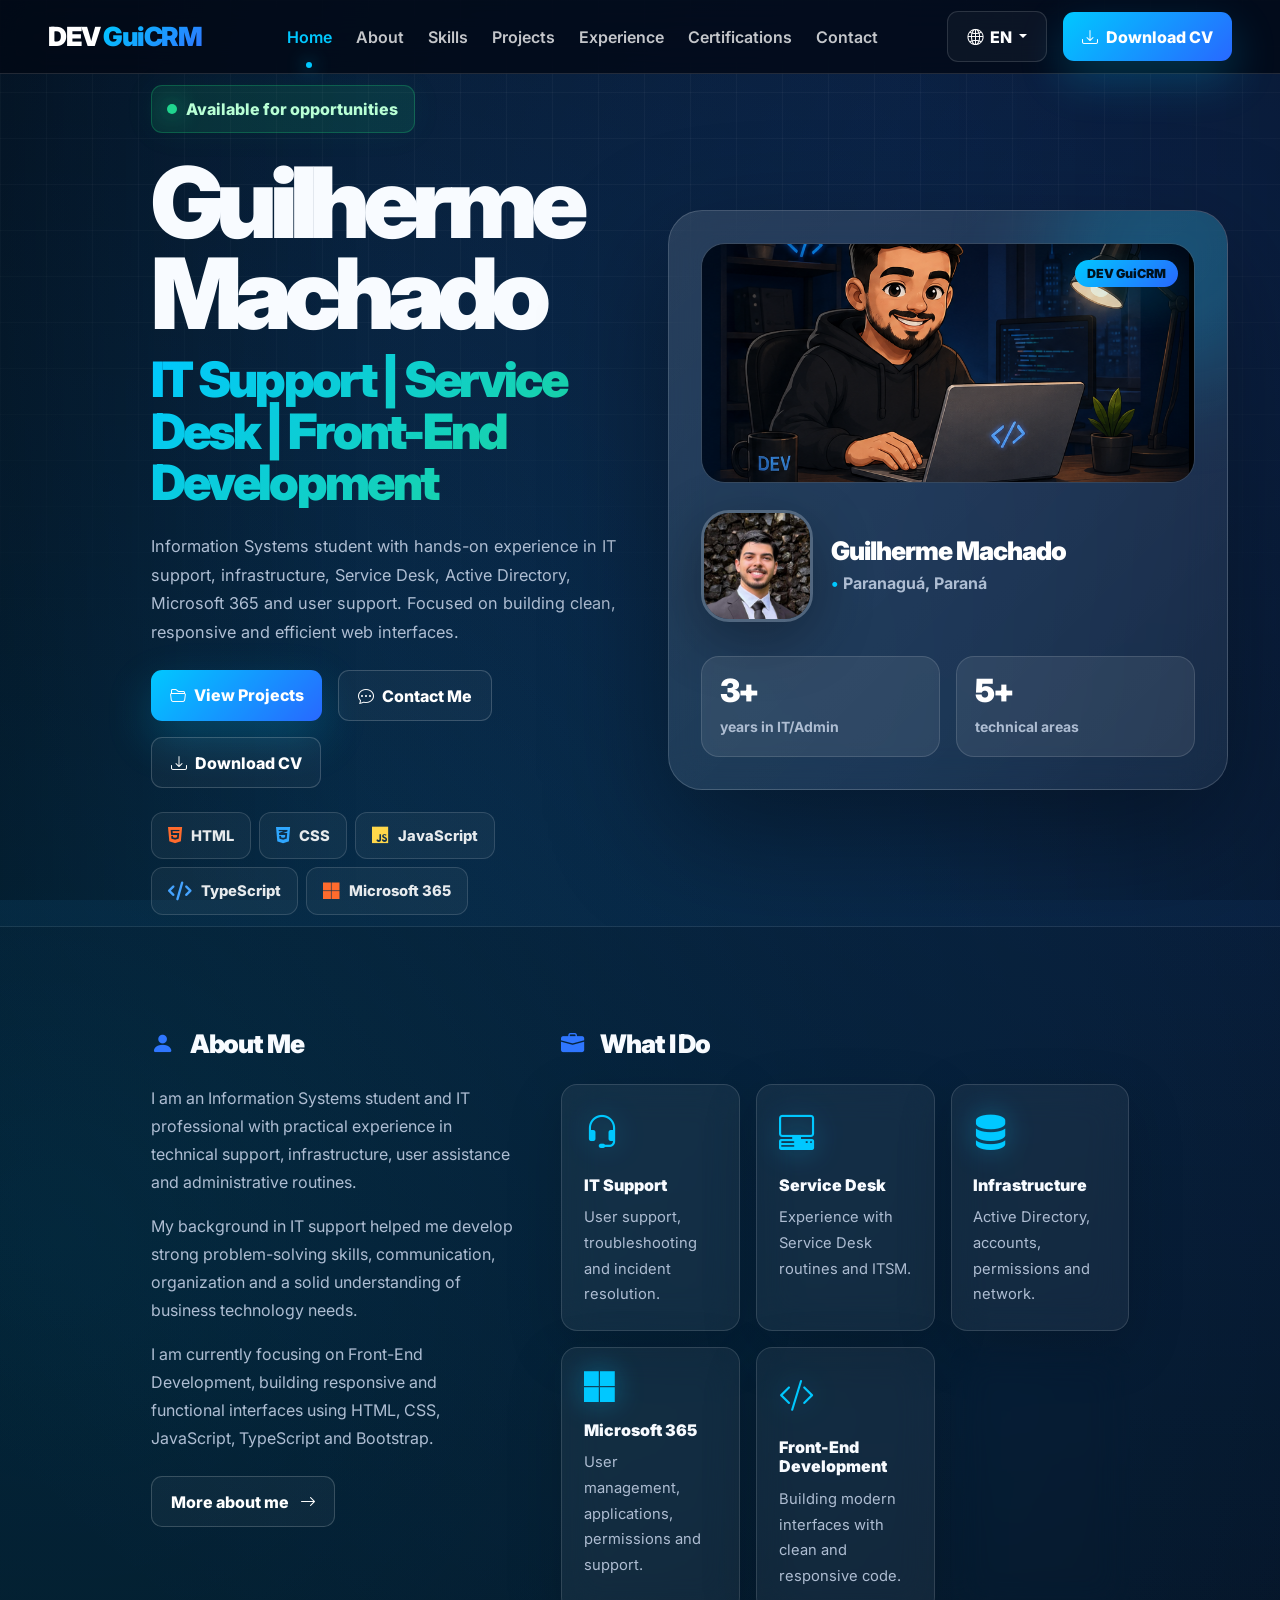
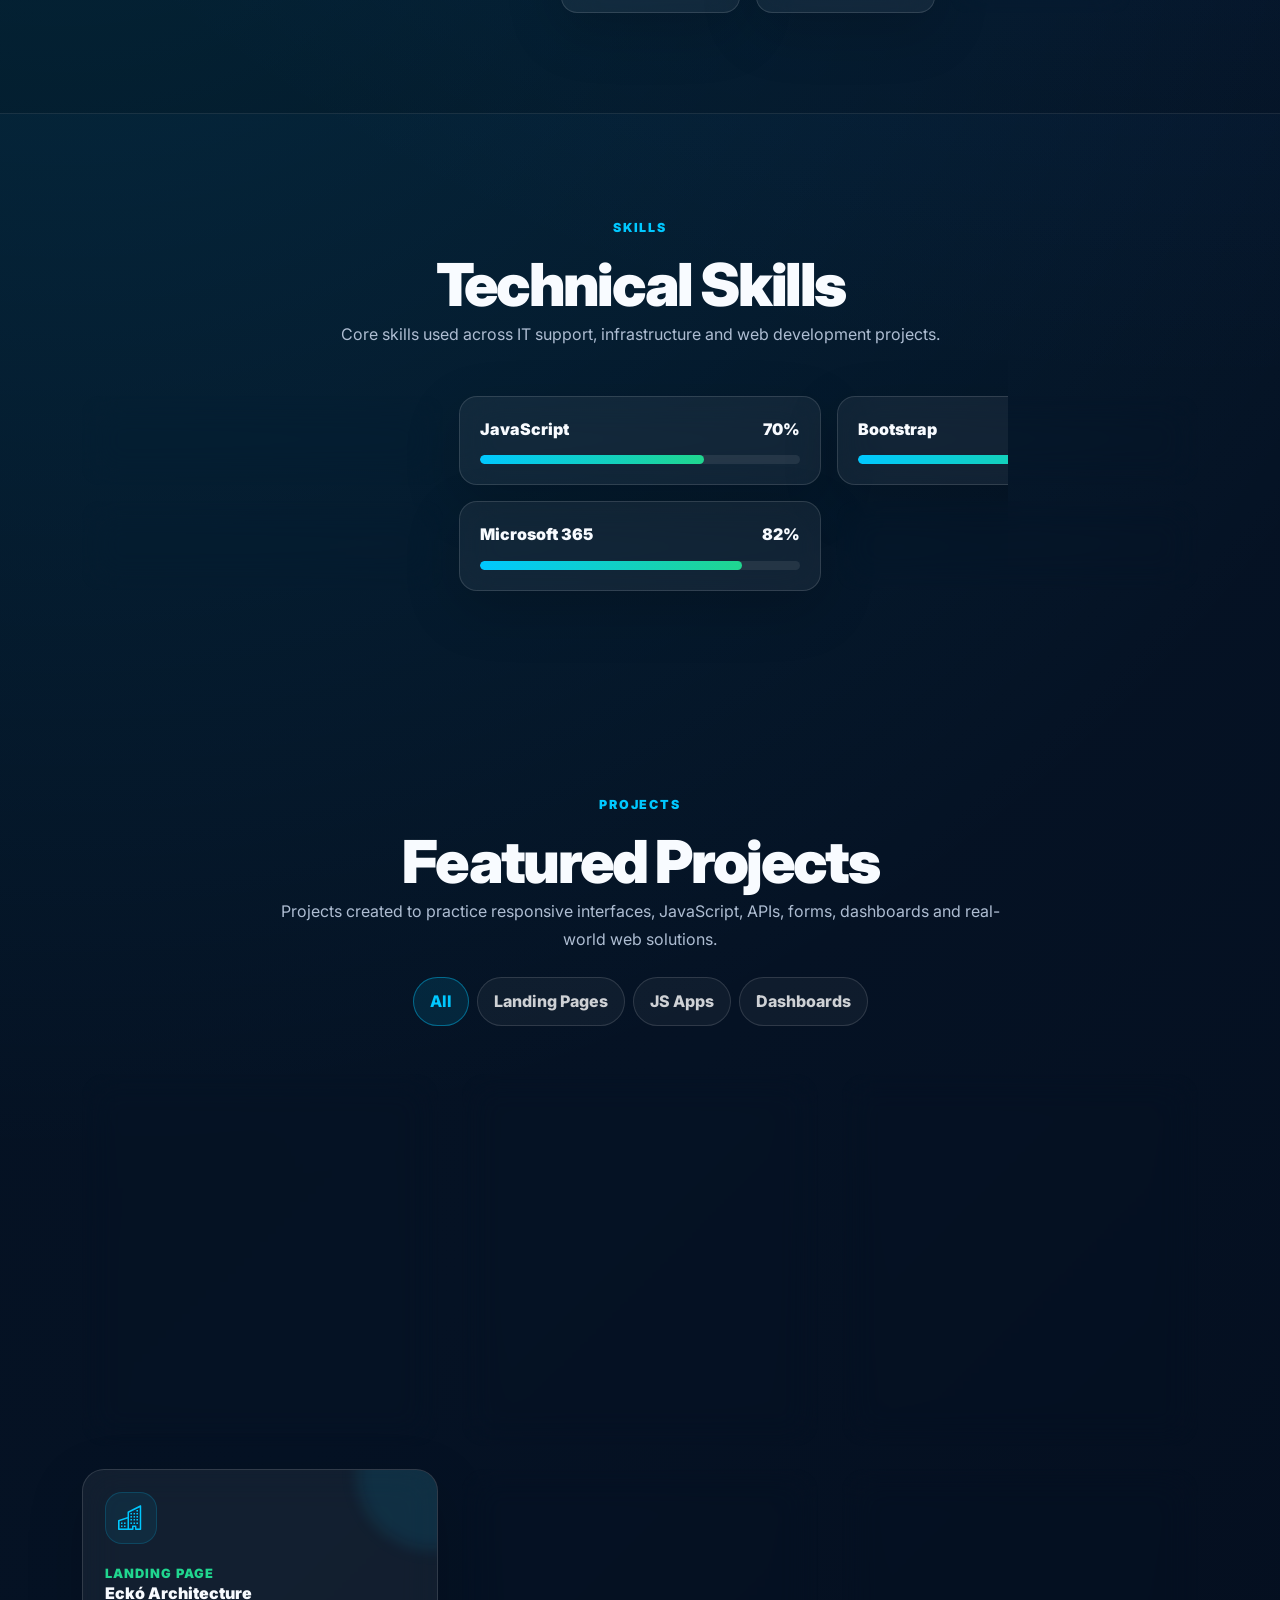
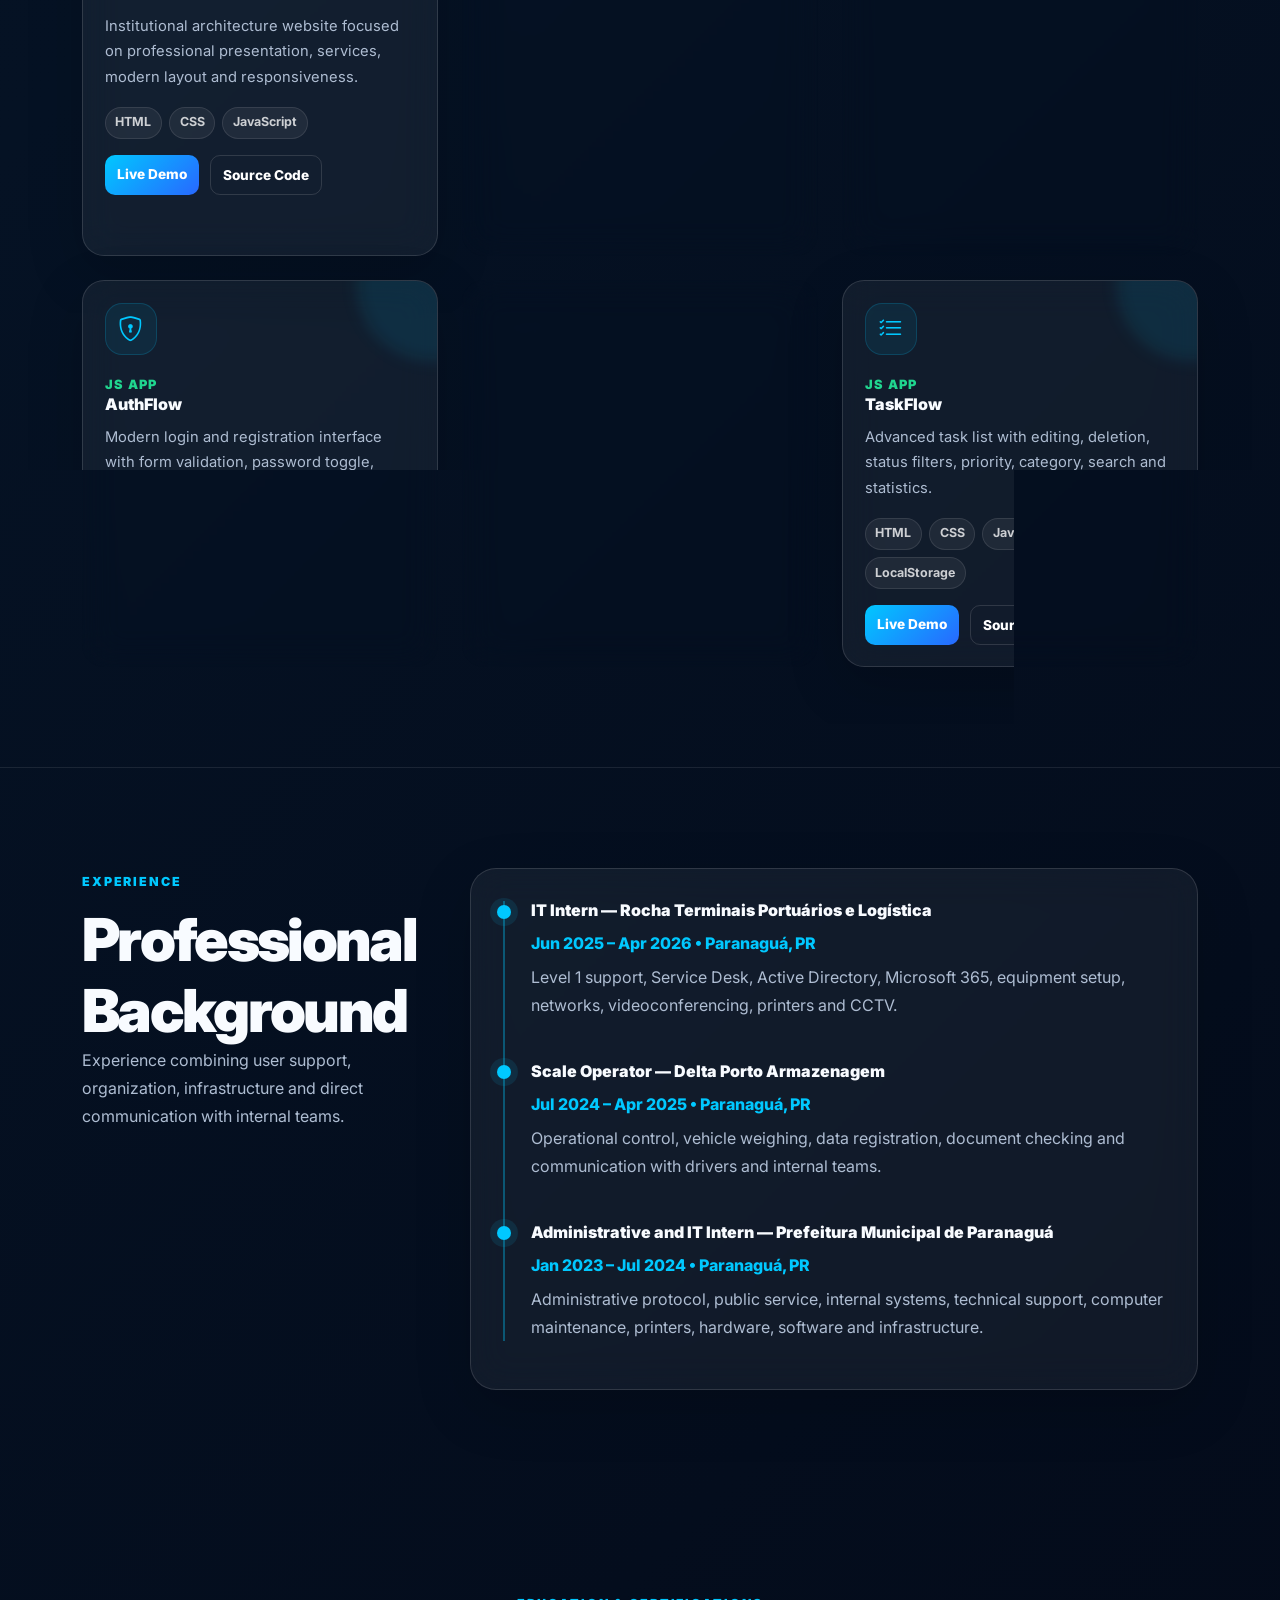
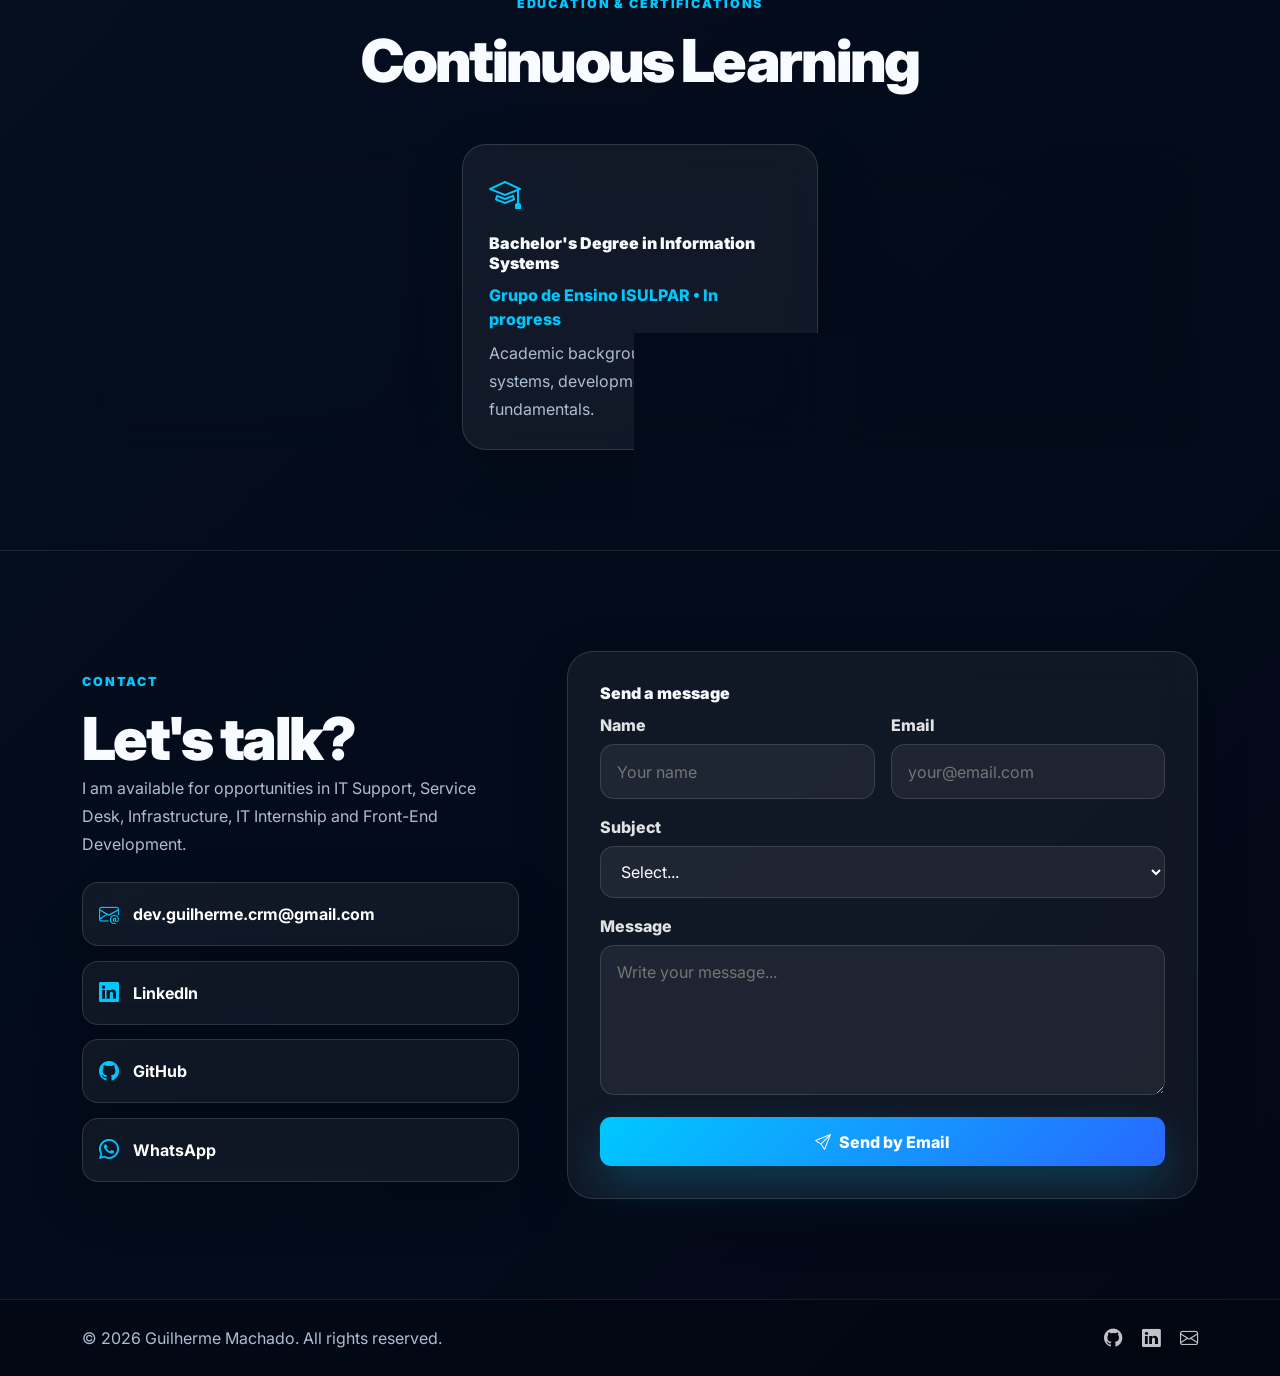
==== commit d79591ce: "Add files via upload" ====
--- a/index.html
+++ b/index.html
@@ -269,6 +269,17 @@
         </div>
 
         <div class="row g-4" id="projectsGrid">
+          <div class="col-md-6 col-lg-4 project-item reveal" data-category="app">
+            <article class="project-card">
+              <div class="project-icon"><i class="bi bi-scissors"></i></div>
+              <span>Web App</span>
+              <h3>Barbearia Nutella</h3>
+              <p>Modern barbershop website with services, professionals, products, responsive navigation and Firebase integration for real usage.</p>
+              <div class="tags"><b>HTML</b><b>CSS</b><b>JavaScript</b><b>Firebase</b></div>
+              <div class="links"><a href="https://barbearia-nutella.web.app" target="_blank" rel="noopener">Live Site</a></div>
+            </article>
+          </div>
+
           <div class="col-md-6 col-lg-4 project-item reveal" data-category="landing">
             <article class="project-card">
               <div class="project-icon"><i class="bi bi-tools"></i></div>
